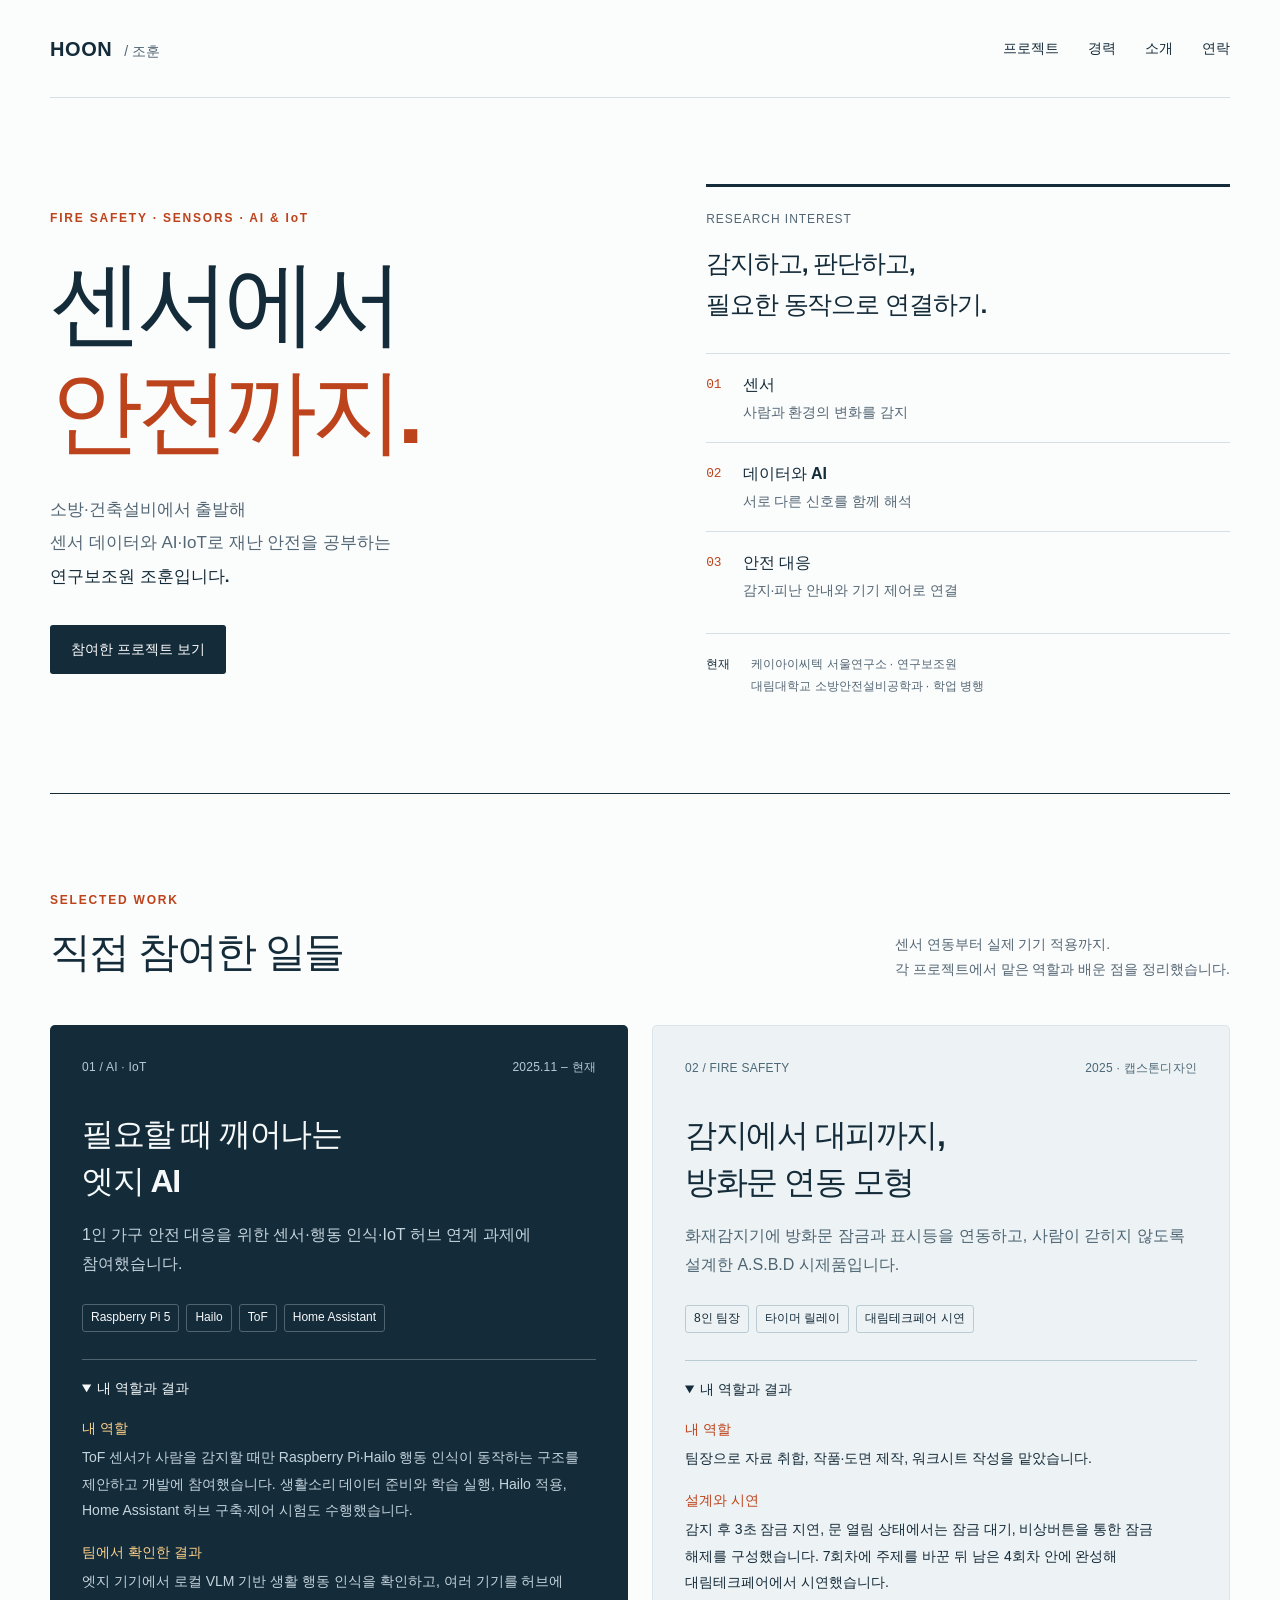
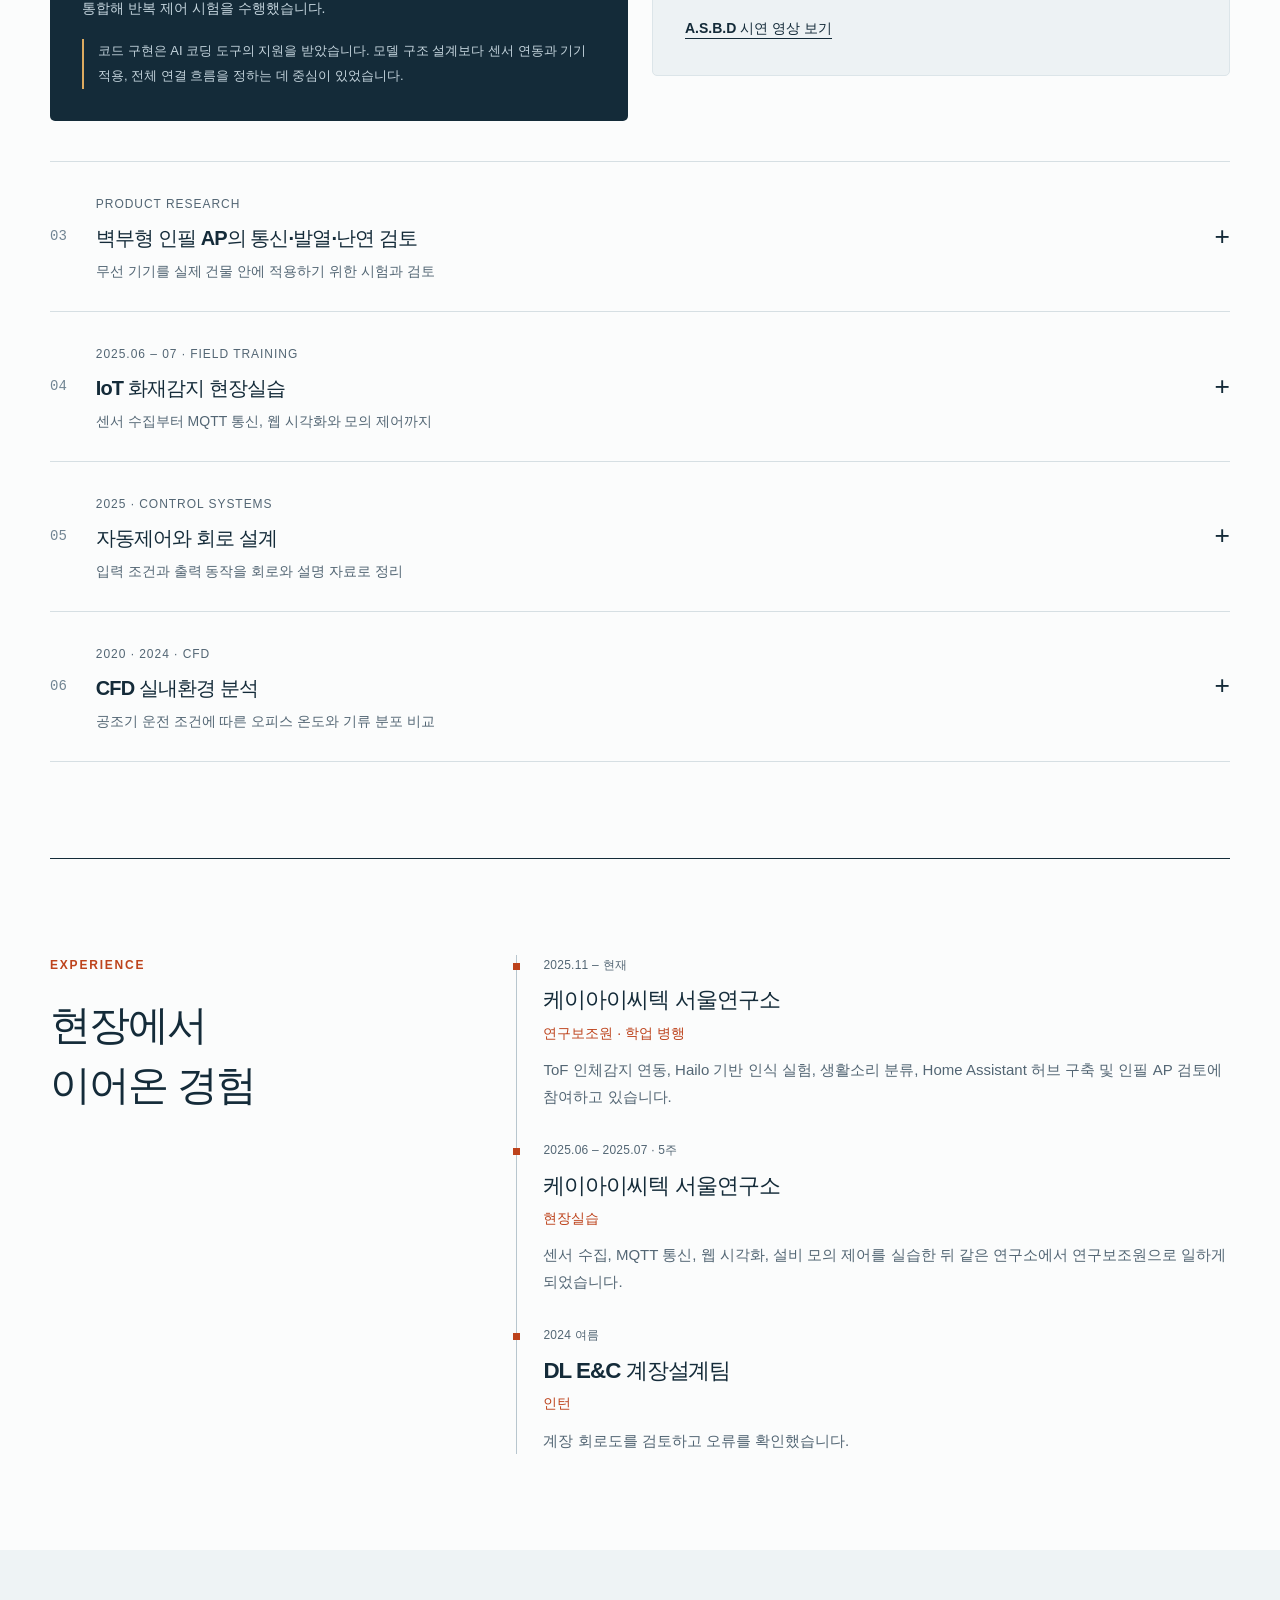
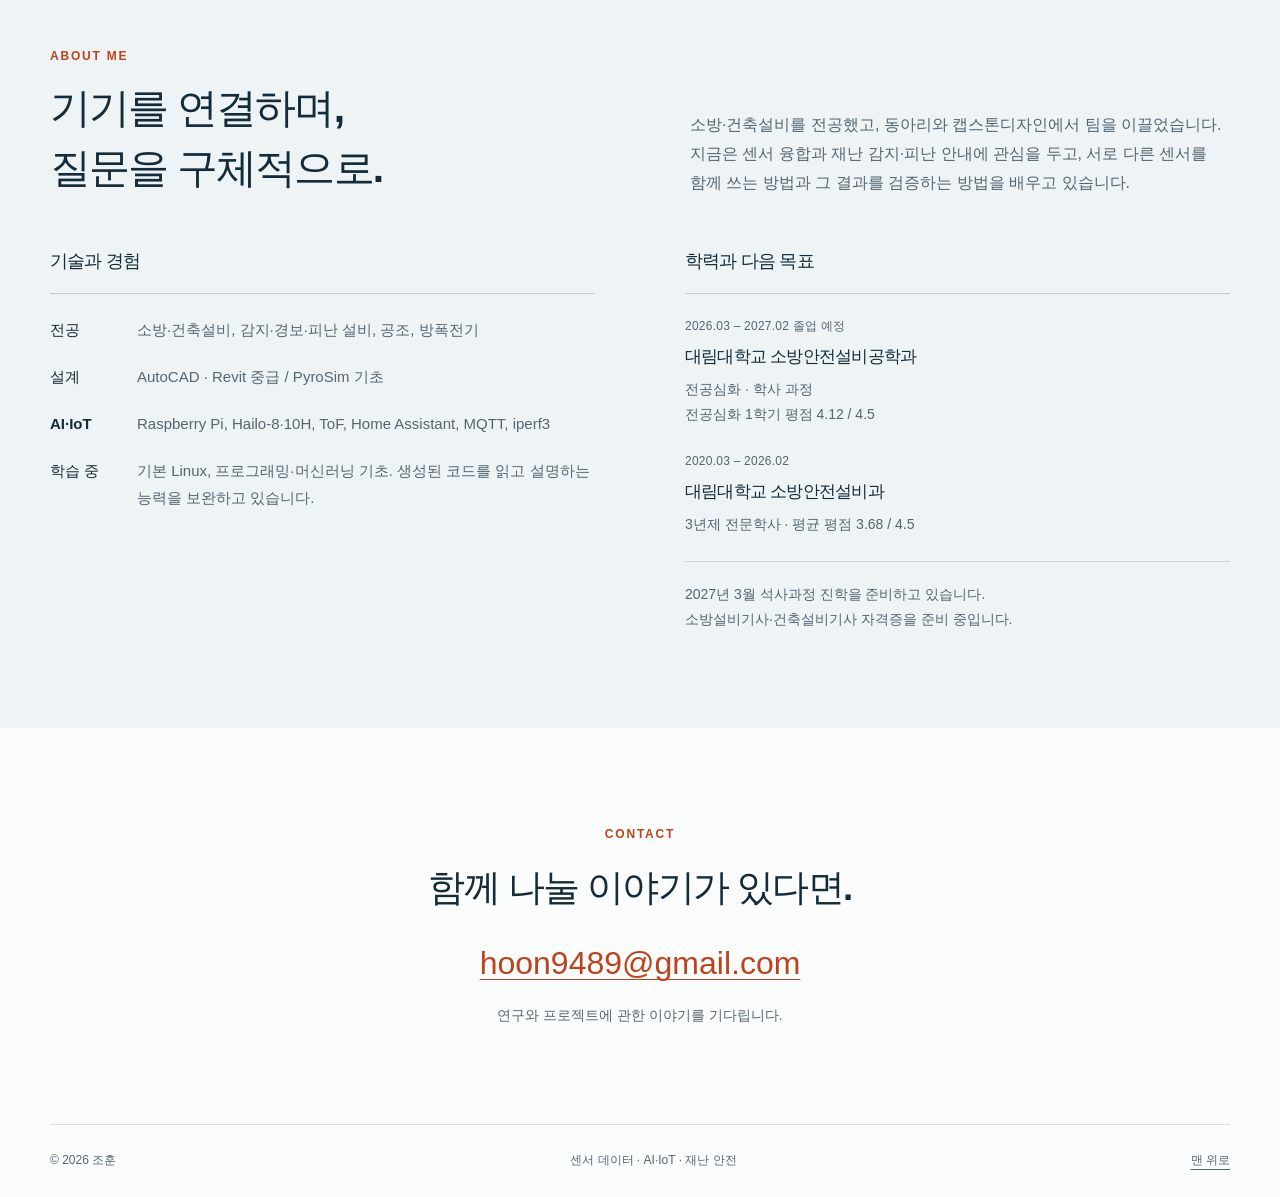
==== index.html @ 39a32cba "Publish Jo Hoon portfolio" ====
<!doctype html>
<html lang="ko">
<head>
  <meta charset="utf-8">
  <meta name="viewport" content="width=device-width,initial-scale=1">
  <meta name="description" content="조훈의 포트폴리오. 소방·건축설비를 바탕으로 센서 데이터와 AI·IoT를 활용한 재난 안전을 공부합니다.">
  <meta name="theme-color" content="#142b39">
  <title>조훈 — 센서에서 안전까지</title>
  <link rel="icon" href="favicon.svg" type="image/svg+xml">
  <link rel="stylesheet" href="style.css">
</head>
<body>
  <a class="skip" href="#main">본문으로 바로가기</a>
  <header class="header wrap">
    <a class="wordmark" href="#main" aria-label="조훈 포트폴리오 처음으로">HOON<span> / 조훈</span></a>
    <nav aria-label="주요 메뉴"><a href="#projects">프로젝트</a><a href="#experience">경력</a><a href="#about">소개</a><a href="#contact">연락</a></nav>
  </header>
  <main id="main">
    <section class="hero wrap" aria-labelledby="hero-title">
      <div class="hero-copy"><p class="eyebrow">FIRE SAFETY · SENSORS · AI & IoT</p>
        <h1 id="hero-title">센서에서<br><span>안전까지.</span></h1>
        <p class="intro">소방·건축설비에서 출발해<br>센서 데이터와 AI·IoT로 재난 안전을 공부하는<br><strong>연구보조원 조훈입니다.</strong></p>
        <a class="button" href="#projects">참여한 프로젝트 보기</a>
      </div>
      <div class="hero-aside">
        <p class="small-label">RESEARCH INTEREST</p>
        <h2>감지하고, 판단하고,<br>필요한 동작으로 연결하기.</h2>
        <ol class="signal-path" aria-label="관심 연구의 흐름"><li><span>01</span><div><strong>센서</strong><p>사람과 환경의 변화를 감지</p></div></li><li><span>02</span><div><strong>데이터와 AI</strong><p>서로 다른 신호를 함께 해석</p></div></li><li><span>03</span><div><strong>안전 대응</strong><p>감지·피난 안내와 기기 제어로 연결</p></div></li></ol>
        <div class="current"><span>현재</span><p>케이아이씨텍 서울연구소 · 연구보조원<br>대림대학교 소방안전설비공학과 · 학업 병행</p></div>
      </div>
    </section>
    <section id="projects" class="projects section wrap" aria-labelledby="projects-title">
      <div class="section-head"><div><p class="eyebrow">SELECTED WORK</p><h2 id="projects-title">직접 참여한 일들</h2></div><p class="section-note">센서 연동부터 실제 기기 적용까지.<br>각 프로젝트에서 맡은 역할과 배운 점을 정리했습니다.</p></div>
      <div class="featured">
        <article class="project-card dark"><div class="project-top"><span>01 / AI · IoT</span><span>2025.11 – 현재</span></div><h3>필요할 때 깨어나는<br>엣지 AI</h3><p class="project-intro">1인 가구 안전 대응을 위한 센서·행동 인식·IoT 허브 연계 과제에 참여했습니다.</p><div class="tags"><span>Raspberry Pi 5</span><span>Hailo</span><span>ToF</span><span>Home Assistant</span></div><details open><summary>내 역할과 결과</summary><div class="detail-body"><h4>내 역할</h4><p>ToF 센서가 사람을 감지할 때만 Raspberry Pi·Hailo 행동 인식이 동작하는 구조를 제안하고 개발에 참여했습니다. 생활소리 데이터 준비와 학습 실행, Hailo 적용, Home Assistant 허브 구축·제어 시험도 수행했습니다.</p><h4>팀에서 확인한 결과</h4><p>엣지 기기에서 로컬 VLM 기반 생활 행동 인식을 확인하고, 여러 기기를 허브에 통합해 반복 제어 시험을 수행했습니다.</p><p class="note">코드 구현은 AI 코딩 도구의 지원을 받았습니다. 모델 구조 설계보다 센서 연동과 기기 적용, 전체 연결 흐름을 정하는 데 중심이 있었습니다.</p></div></details></article>
        <article class="project-card light"><div class="project-top"><span>02 / FIRE SAFETY</span><span>2025 · 캡스톤디자인</span></div><h3>감지에서 대피까지,<br>방화문 연동 모형</h3><p class="project-intro">화재감지기에 방화문 잠금과 표시등을 연동하고, 사람이 갇히지 않도록 설계한 A.S.B.D 시제품입니다.</p><div class="tags"><span>8인 팀장</span><span>타이머 릴레이</span><span>대림테크페어 시연</span></div><details open><summary>내 역할과 결과</summary><div class="detail-body"><h4>내 역할</h4><p>팀장으로 자료 취합, 작품·도면 제작, 워크시트 작성을 맡았습니다.</p><h4>설계와 시연</h4><p>감지 후 3초 잠금 지연, 문 열림 상태에서는 잠금 대기, 비상버튼을 통한 잠금 해제를 구성했습니다. 7회차에 주제를 바꾼 뒤 남은 4회차 안에 완성해 대림테크페어에서 시연했습니다.</p><a class="text-link" href="https://youtu.be/HdenHqwU0Lk" target="_blank" rel="noopener noreferrer">A.S.B.D 시연 영상 보기 <span class="sr-only">(새 창)</span></a></div></details></article>
      </div>
      <div class="project-list">
        <details><summary><span class="project-number">03</span><div><span class="small-label">PRODUCT RESEARCH</span><h3>벽부형 인필 AP의 통신·발열·난연 검토</h3><p>무선 기기를 실제 건물 안에 적용하기 위한 시험과 검토</p></div><span class="expand" aria-hidden="true">+</span></summary><div class="list-detail"><p>라우터 Full-mesh 및 iperf3 통신 시험, 벽체 내장 시 발열온도시험과 방열 대책 수립에 참여했습니다. 케이스 재질의 UL 94 V-0 요구사항을 검토하고 시험기관 의뢰 절차와 사전 자체점검 시험가이드를 정리했습니다.</p><p class="note">통신뿐 아니라 발열과 화재 안전 요건까지 함께 살피며, 소방 전공을 제품 연구에 적용한 경험입니다.</p></div></details>
        <details><summary><span class="project-number">04</span><div><span class="small-label">2025.06 – 07 · FIELD TRAINING</span><h3>IoT 화재감지 현장실습</h3><p>센서 수집부터 MQTT 통신, 웹 시각화와 모의 제어까지</p></div><span class="expand" aria-hidden="true">+</span></summary><div class="list-detail"><p>Raspberry Pi와 온도·연기 센서로 수집한 데이터를 MQTT, JSON, 데이터베이스, 웹 대시보드로 연결했습니다. 팬·경보·스마트폰 알림과 서보모터 제연창의 모의 제어를 실습했습니다.</p><p class="note">센서 오류·통신 지연·전원 차단이 장치 동작에 미치는 영향을 배웠습니다.</p></div></details>
        <details><summary><span class="project-number">05</span><div><span class="small-label">2025 · CONTROL SYSTEMS</span><h3>자동제어와 회로 설계</h3><p>입력 조건과 출력 동작을 회로와 설명 자료로 정리</p></div><span class="expand" aria-hidden="true">+</span></summary><div class="list-detail"><p>자동제어시스템 설계 과제의 조장으로 온도제어 회로 설계와 발표 자료 정리를 맡았습니다. 자기유지 회로, 저수조 수위제어, 아두이노 냉난방 제어, PLC 퀴즈 버저를 다뤘습니다.</p><a class="text-link" href="https://youtu.be/qc9wIVe6ptk" target="_blank" rel="noopener noreferrer">자동제어 과제 영상 보기 <span class="sr-only">(새 창)</span></a></div></details>
        <details><summary><span class="project-number">06</span><div><span class="small-label">2020 · 2024 · CFD</span><h3>CFD 실내환경 분석</h3><p>공조기 운전 조건에 따른 오피스 온도와 기류 분포 비교</p></div><span class="expand" aria-hidden="true">+</span></summary><div class="list-detail"><p>2024년 전공동아리 회장으로 작품 총괄, 투명보드 가시화 모형 제작, 산업체 멘토와의 결과 검토를 맡았습니다. 공조기 1·2·3대 운전 조건을 비교하고 대림테크페어에 전시했습니다.</p><p class="note">해석 조건에 한정된 결과를 보며 실측값과의 비교, 센서 위치와 측정 조건의 기록을 다음 질문으로 삼았습니다.</p><div class="video-links"><a class="text-link" href="https://youtu.be/aNtJ4YEjU_Y" target="_blank" rel="noopener noreferrer">2학년 작품 영상</a><a class="text-link" href="https://youtu.be/BplhV3xu_zc" target="_blank" rel="noopener noreferrer">1학년 작품 영상</a><a class="text-link" href="https://youtu.be/wcaMt8eRfqs" target="_blank" rel="noopener noreferrer">1학년 활동 영상</a></div></div></details>
      </div>
    </section>
    <section id="experience" class="section wrap experience" aria-labelledby="experience-title"><div><p class="eyebrow">EXPERIENCE</p><h2 id="experience-title">현장에서<br>이어온 경험</h2></div><div class="timeline"><article><p class="date">2025.11 – 현재</p><h3>케이아이씨텍 서울연구소</h3><p class="role">연구보조원 · 학업 병행</p><p>ToF 인체감지 연동, Hailo 기반 인식 실험, 생활소리 분류, Home Assistant 허브 구축 및 인필 AP 검토에 참여하고 있습니다.</p></article><article><p class="date">2025.06 – 2025.07 · 5주</p><h3>케이아이씨텍 서울연구소</h3><p class="role">현장실습</p><p>센서 수집, MQTT 통신, 웹 시각화, 설비 모의 제어를 실습한 뒤 같은 연구소에서 연구보조원으로 일하게 되었습니다.</p></article><article><p class="date">2024 여름</p><h3>DL E&C 계장설계팀</h3><p class="role">인턴</p><p>계장 회로도를 검토하고 오류를 확인했습니다.</p></article></div></section>
    <section id="about" class="about-band"><div class="wrap section"><div class="section-head"><div><p class="eyebrow">ABOUT ME</p><h2>기기를 연결하며,<br>질문을 구체적으로.</h2></div><p class="about-intro">소방·건축설비를 전공했고, 동아리와 캡스톤디자인에서 팀을 이끌었습니다. 지금은 센서 융합과 재난 감지·피난 안내에 관심을 두고, 서로 다른 센서를 함께 쓰는 방법과 그 결과를 검증하는 방법을 배우고 있습니다.</p></div><div class="about-grid"><div><h3>기술과 경험</h3><dl class="skills"><div><dt>전공</dt><dd>소방·건축설비, 감지·경보·피난 설비, 공조, 방폭전기</dd></div><div><dt>설계</dt><dd>AutoCAD · Revit 중급 / PyroSim 기초</dd></div><div><dt>AI·IoT</dt><dd>Raspberry Pi, Hailo-8·10H, ToF, Home Assistant, MQTT, iperf3</dd></div><div><dt>학습 중</dt><dd>기본 Linux, 프로그래밍·머신러닝 기초. 생성된 코드를 읽고 설명하는 능력을 보완하고 있습니다.</dd></div></dl></div><div class="education"><h3>학력과 다음 목표</h3><article><p class="date">2026.03 – 2027.02 졸업 예정</p><h4>대림대학교 소방안전설비공학과</h4><p>전공심화 · 학사 과정<br>전공심화 1학기 평점 4.12 / 4.5</p></article><article><p class="date">2020.03 – 2026.02</p><h4>대림대학교 소방안전설비과</h4><p>3년제 전문학사 · 평균 평점 3.68 / 4.5</p></article><p class="next-step">2027년 3월 석사과정 진학을 준비하고 있습니다.<br>소방설비기사·건축설비기사 자격증을 준비 중입니다.</p></div></div></div></section>
    <section id="contact" class="contact wrap section"><p class="eyebrow">CONTACT</p><h2>함께 나눌 이야기가 있다면.</h2><a class="email" href="mailto:hoon9489@gmail.com">hoon9489@gmail.com</a><p>연구와 프로젝트에 관한 이야기를 기다립니다.</p></section>
  </main>
  <footer class="wrap footer"><span>© 2026 조훈</span><span>센서 데이터 · AI·IoT · 재난 안전</span><a href="#main">맨 위로</a></footer>
</body>
</html>
---- style.css ----
@charset "UTF-8";
:root{--ink:#142b39;--muted:#536674;--line:#d6dfe3;--paper:#fbfcfc;--orange:#bd431c;--sun:#ffd28a;color-scheme:light;font-family:Arial,"Malgun Gothic","Apple SD Gothic Neo",sans-serif;font-synthesis:none;scroll-behavior:smooth;scroll-padding-top:24px}
*{box-sizing:border-box}body{margin:0;color:var(--ink);background:var(--paper);font-size:16px;line-height:1.8;word-break:keep-all;overflow-wrap:anywhere}a{color:inherit;text-underline-offset:5px}button,a,summary{-webkit-tap-highlight-color:transparent}a:focus-visible,summary:focus-visible{outline:3px solid #bd431c;outline-offset:5px}h1,h2,h3,h4,p{margin:0}h1,h2,h3,h4{line-height:1.45;letter-spacing:-.045em}h2{font-size:clamp(1.9rem,3.2vw,2.65rem);font-weight:650}h3{font-size:1.4rem}h4{font-size:1.05rem}.wrap{width:min(1180px,calc(100% - 96px));margin-inline:auto}.section{padding-block:96px}.header{display:flex;align-items:center;justify-content:space-between;gap:24px;min-height:98px;border-bottom:1px solid var(--line)}.wordmark{font-size:1.25rem;font-weight:800;text-decoration:none;letter-spacing:.03em}.wordmark span{font-size:.875rem;font-weight:400;letter-spacing:0;margin-left:8px;color:var(--muted)}nav{display:flex;gap:29px;font-size:.875rem}nav a{text-decoration:none}nav a:hover{color:var(--orange)}.hero{padding-block:86px 95px;display:grid;grid-template-columns:1.1fr 1fr;gap:80px;align-items:center}.eyebrow{font-size:.75rem;letter-spacing:.15em;font-weight:700;margin-bottom:20px;color:var(--orange)}h1{font-size:clamp(3.9rem,7.3vw,6.15rem);line-height:1.15;font-weight:750;letter-spacing:-.065em;margin-bottom:29px}h1 span{color:var(--orange)}.intro{font-size:1.0625rem;color:var(--muted);line-height:1.95}.intro strong{font-weight:600;color:var(--ink)}.button{display:inline-flex;text-decoration:none;background:var(--ink);color:#fff;padding:12px 21px;margin-top:32px;border-radius:3px;font-size:.875rem}.button:hover{background:#284d62}.hero-aside{border-top:3px solid var(--ink);padding-top:22px}.small-label{font-size:.75rem;letter-spacing:.08em;color:var(--muted)}.hero-aside h2{font-size:1.55rem;margin-top:13px;margin-bottom:28px;line-height:1.65}.signal-path{list-style:none;padding:0;margin:0}.signal-path li{display:flex;gap:21px;padding-block:17px;border-top:1px solid var(--line);align-items:flex-start}.signal-path li>span{font-size:.8rem;color:var(--orange);padding-top:2px;font-family:monospace}.signal-path strong{font-size:1rem;font-weight:600}.signal-path p{font-size:.875rem;color:var(--muted)}.current{border-top:1px solid var(--line);padding-top:20px;display:flex;gap:21px;font-size:.75rem;color:var(--muted);margin-top:13px}.current>span{flex-shrink:0;color:var(--ink)}.projects{border-top:1px solid var(--ink)}.section-head{display:flex;align-items:flex-end;justify-content:space-between;gap:48px;margin-bottom:42px}.section-head .eyebrow{margin-bottom:12px}.section-note{font-size:.875rem;color:var(--muted)}.featured{display:grid;grid-template-columns:1fr 1fr;gap:24px}.project-card{padding:32px;border-radius:5px;align-self:start}.project-card.dark{background:var(--ink);color:#f6f9fa}.project-card.light{background:#edf2f4;border:1px solid #dce5e9}.project-top{display:flex;justify-content:space-between;gap:12px;font-size:.75rem;letter-spacing:.02em;margin-bottom:33px}.dark .project-top{color:#b5cbd6}.light .project-top{color:#4c6877}.project-card h3{font-size:2rem;line-height:1.45;margin-bottom:16px}.project-intro{font-size:1rem;line-height:1.85}.dark .project-intro{color:#c4d4dd}.light .project-intro{color:#4d6573}.tags{display:flex;flex-wrap:wrap;gap:7px;margin-top:25px;margin-bottom:27px}.tags span{font-size:.75rem;border:1px solid #506470;padding:2px 8px;border-radius:3px}.light .tags span{border-color:#bbcbd4}.project-card details{border-top:1px solid #506470;padding-top:16px}.project-card.light details{border-color:#bbcbd4}summary{cursor:pointer}.project-card summary{font-size:.875rem;font-weight:600}.detail-body{padding-top:17px}.detail-body h4{font-size:.875rem;color:var(--sun);margin-bottom:6px;letter-spacing:0}.light .detail-body h4{color:var(--orange)}.detail-body p{font-size:.875rem;margin-bottom:18px;line-height:1.9}.dark .detail-body p{color:#c4d4dd}.note{border-left:2px solid #a8b9c2;padding-left:14px;color:var(--muted);font-size:.875rem}.dark .note{border-color:#dcaa60}.detail-body .note{font-size:.8125rem;margin-bottom:0}.text-link{font-size:.875rem;font-weight:600}.project-list{margin-top:40px}.project-list>details{border-bottom:1px solid var(--line)}.project-list>details:first-child{border-top:1px solid var(--line)}.project-list summary{list-style:none;display:flex;gap:29px;align-items:center;padding-block:27px}.project-list summary::-webkit-details-marker{display:none}.project-number{font-family:monospace;color:#718593;font-size:.875rem}.project-list h3{font-size:1.25rem;margin-top:6px}.project-list summary p{font-size:.875rem;color:var(--muted);margin-top:6px}.expand{margin-left:auto;font-size:1.65rem;flex-shrink:0;font-weight:300}.project-list details[open] .expand{transform:rotate(45deg)}.list-detail{padding:0 45px 28px 45px;max-width:870px}.list-detail p{margin-bottom:18px;font-size:.9375rem}.video-links{display:flex;gap:20px;flex-wrap:wrap}.experience{border-top:1px solid var(--ink);display:grid;grid-template-columns:1fr 1.8fr;gap:70px}.timeline article{padding:0 0 30px 26px;border-left:1px solid #b8c6ce;position:relative}.timeline article::before{content:"";position:absolute;left:-4px;top:8px;width:7px;height:7px;background:var(--orange)}.timeline article:last-child{padding-bottom:0}.date{font-size:.75rem;color:var(--muted);margin-bottom:8px;letter-spacing:.02em}.role{font-size:.875rem;color:var(--orange);margin-top:4px;margin-bottom:10px}.timeline article>p:last-child{font-size:.9375rem;color:var(--muted)}.about-band{background:#eef3f5}.about-intro{max-width:540px;font-size:1rem;color:var(--muted)}.about-grid{display:grid;grid-template-columns:1fr 1fr;gap:90px;margin-top:50px}.about-grid h3{font-size:1.15rem;padding-bottom:18px;border-bottom:1px solid #becdd5;margin-bottom:22px}.skills{margin:0}.skills>div{display:grid;grid-template-columns:72px 1fr;gap:15px;margin-bottom:20px;font-size:.9375rem}.skills dt{font-weight:600}.skills dd{margin:0;color:var(--muted)}.education article{margin-bottom:24px}.education article>p:last-child{font-size:.875rem;color:var(--muted);margin-top:7px}.next-step{border-top:1px solid #cbd6dc;padding-top:20px;font-size:.875rem;color:var(--muted)}.contact{text-align:center}.contact .eyebrow{margin-bottom:15px}.contact h2{font-size:clamp(1.7rem,3vw,2.3rem)}.email{font-size:clamp(1.25rem,3vw,2rem);display:inline-block;margin-block:21px 10px;text-decoration-thickness:1px;color:var(--orange)}.contact>p:last-child{font-size:.875rem;color:var(--muted)}.footer{display:flex;justify-content:space-between;gap:20px;border-top:1px solid var(--line);padding-block:25px;font-size:.75rem;color:var(--muted)}.skip{position:absolute;left:12px;top:-80px;background:var(--ink);color:#fff;padding:10px;z-index:5}.skip:focus{top:10px}.sr-only{position:absolute;width:1px;height:1px;padding:0;overflow:hidden;clip:rect(0,0,0,0);white-space:nowrap;border:0}
@media(max-width:1000px){.wrap{width:calc(100% - 56px)}.hero{gap:40px}.project-card{padding:25px}.project-card h3{font-size:1.75rem}.section{padding-block:72px}.experience{gap:35px;grid-template-columns:1fr 1.5fr}.about-grid{gap:40px}.section-head{gap:25px}.project-top{flex-wrap:wrap}}
@media(max-width:720px){.wrap{width:calc(100% - 40px)}.header{min-height:100px;flex-wrap:wrap;gap:12px;padding-block:18px}.wordmark{font-size:1.125rem}nav{gap:21px;flex-wrap:wrap;font-size:.8125rem}.hero{grid-template-columns:1fr;gap:46px;padding-block:47px 56px}h1{font-size:4.4rem}.hero-aside h2{font-size:1.4rem}.hero-aside .signal-path{display:block}.section-head{display:block;margin-bottom:30px}.section-note{margin-top:18px}.featured{grid-template-columns:1fr;gap:20px}.project-card{padding:25px}.project-card h3{font-size:1.9rem}.project-top{margin-bottom:24px}.project-list summary{gap:15px;padding-block:22px}.project-list h3{font-size:1.125rem}.project-list summary p{font-size:.8125rem}.list-detail{padding:0 0 25px 31px}.experience{grid-template-columns:1fr;gap:35px}.experience h2 br{display:none}.about-grid{grid-template-columns:1fr;gap:35px;margin-top:33px}.about-intro{margin-top:22px}.section{padding-block:55px}.footer{flex-wrap:wrap;gap:10px}.footer span:nth-child(2){display:none}.email{font-size:1.375rem}}
@media(prefers-reduced-motion:reduce){:root{scroll-behavior:auto}}
@media print{.header nav,.button,.skip,.expand{display:none}.wrap{width:100%}.hero,.section{padding-block:25px}.hero{gap:25px}h1{font-size:3.5rem}.project-card,.about-band{background:white!important;color:#142b39!important;border:1px solid #ccc}.project-card p,.project-card h4{color:#142b39!important}.project-card{break-inside:avoid}.footer{padding-block:15px}}
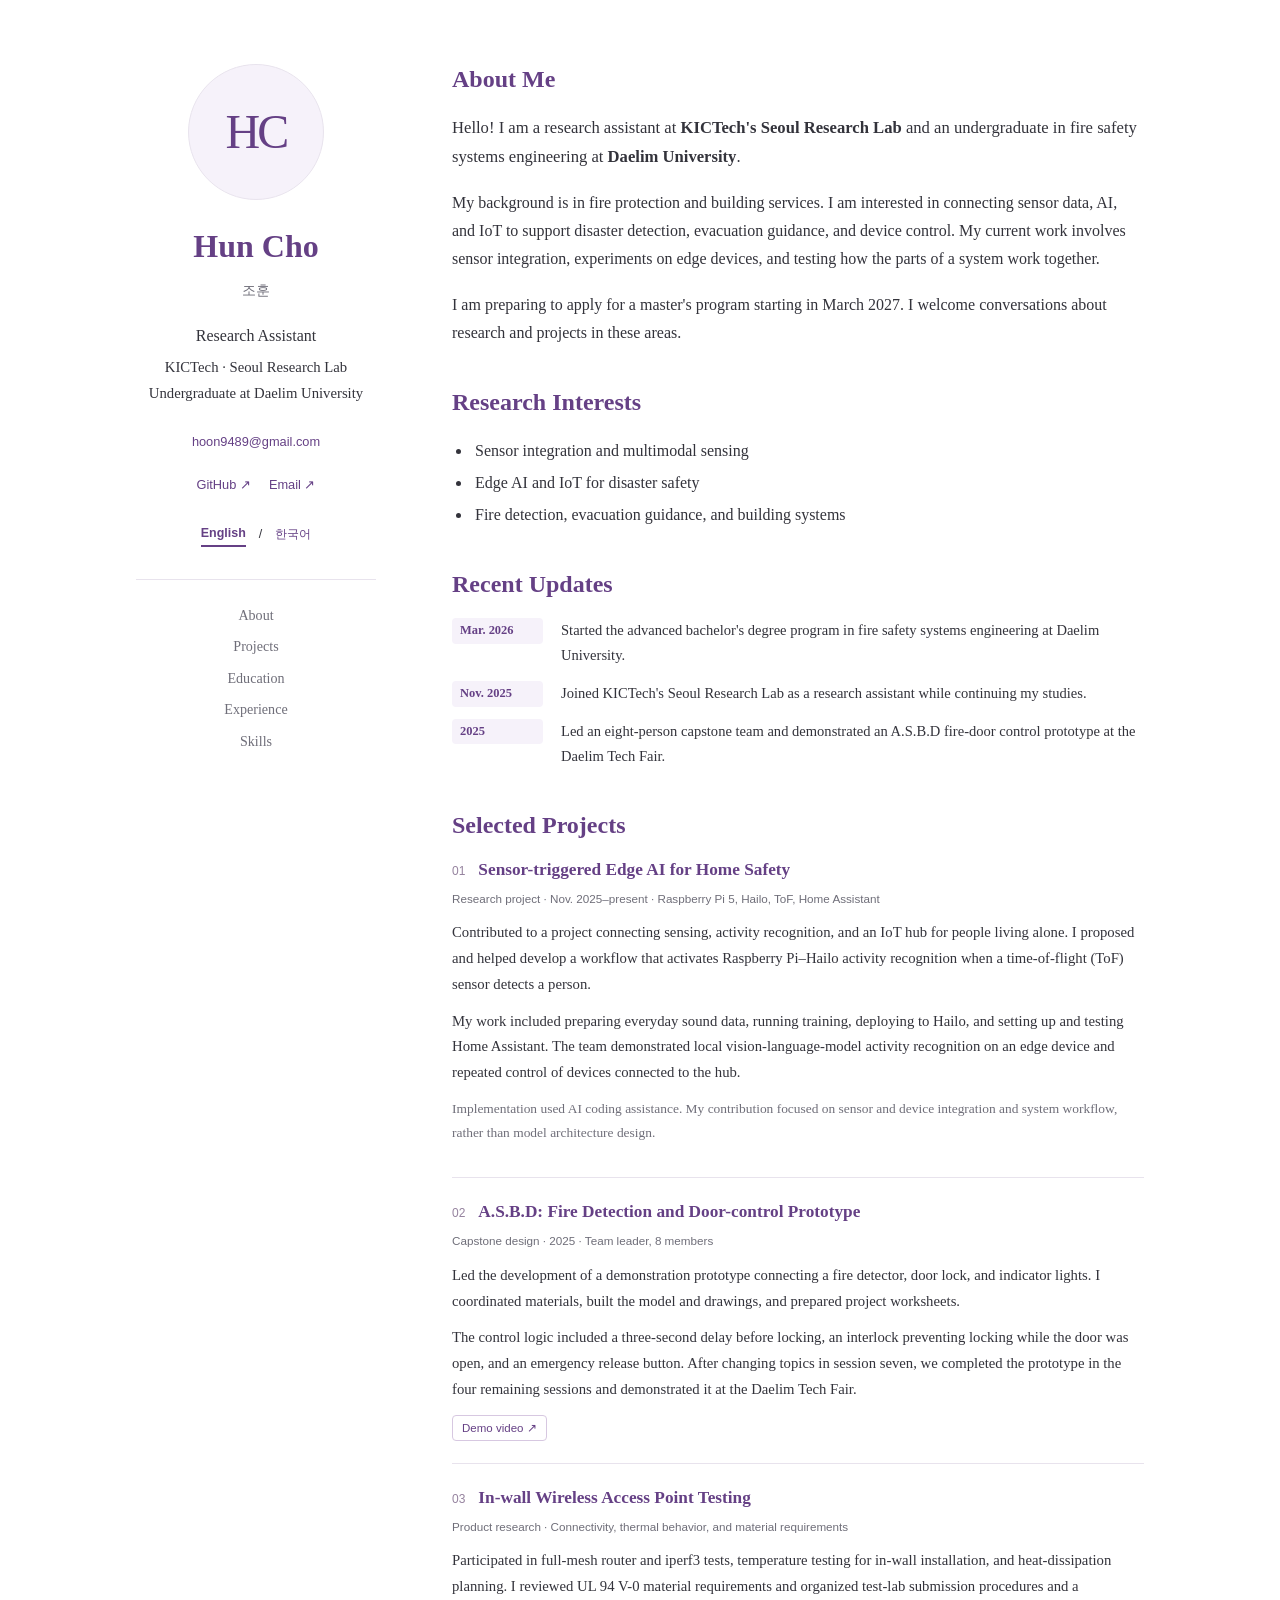
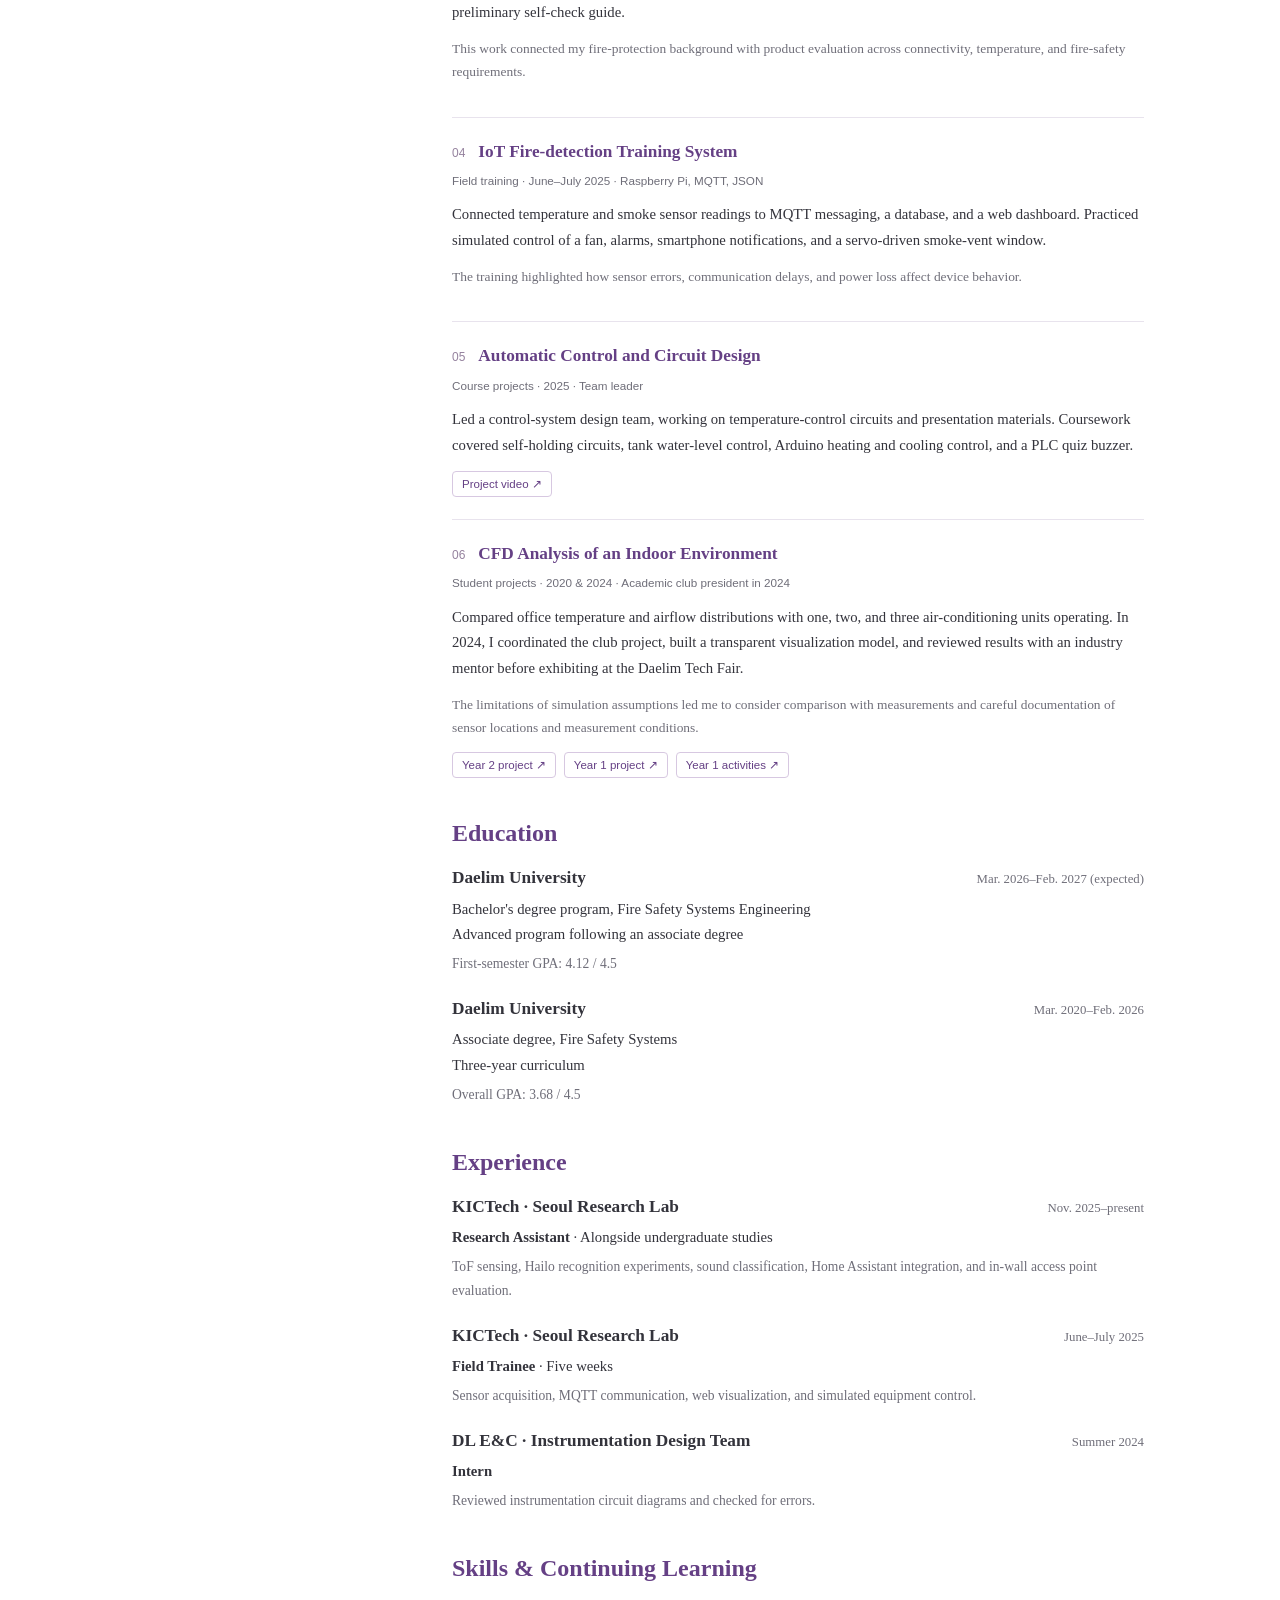
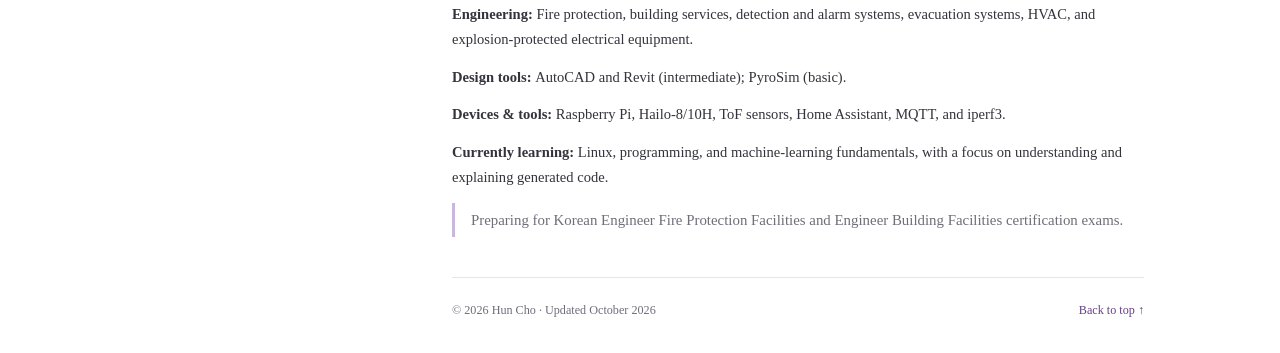
==== commit 3e8e3622: "Add English academic portfolio and Korean language switch" ====
--- a/index.html
+++ b/index.html
@@ -1,51 +1,54 @@
 <!doctype html>
-<html lang="ko">
+<html lang="en">
 <head>
-  <meta charset="utf-8">
-  <meta name="viewport" content="width=device-width,initial-scale=1">
-  <meta name="description" content="조훈의 포트폴리오. 소방·건축설비를 바탕으로 센서 데이터와 AI·IoT를 활용한 재난 안전을 공부합니다.">
-  <meta name="theme-color" content="#142b39">
-  <title>조훈 — 센서에서 안전까지</title>
-  <link rel="icon" href="favicon.svg" type="image/svg+xml">
-  <link rel="stylesheet" href="style.css">
+<meta charset="utf-8">
+<meta name="viewport" content="width=device-width, initial-scale=1">
+<meta name="description" content="Hun Cho — research assistant studying sensor integration, edge AI, IoT, and disaster safety. Projects, education, and experience.">
+<meta name="theme-color" content="#654085">
+<title>Hun Cho | Research &amp; Projects</title>
+<link rel="icon" href="favicon.svg" type="image/svg+xml">
+<link rel="stylesheet" href="academic.css">
+<link rel="alternate" hreflang="en" href="https://chohun1.github.io/">
+<link rel="alternate" hreflang="ko" href="https://chohun1.github.io/ko.html">
 </head>
 <body>
-  <a class="skip" href="#main">본문으로 바로가기</a>
-  <header class="header wrap">
-    <a class="wordmark" href="#main" aria-label="조훈 포트폴리오 처음으로">HOON<span> / 조훈</span></a>
-    <nav aria-label="주요 메뉴"><a href="#projects">프로젝트</a><a href="#experience">경력</a><a href="#about">소개</a><a href="#contact">연락</a></nav>
-  </header>
-  <main id="main">
-    <section class="hero wrap" aria-labelledby="hero-title">
-      <div class="hero-copy"><p class="eyebrow">FIRE SAFETY · SENSORS · AI & IoT</p>
-        <h1 id="hero-title">센서에서<br><span>안전까지.</span></h1>
-        <p class="intro">소방·건축설비에서 출발해<br>센서 데이터와 AI·IoT로 재난 안전을 공부하는<br><strong>연구보조원 조훈입니다.</strong></p>
-        <a class="button" href="#projects">참여한 프로젝트 보기</a>
-      </div>
-      <div class="hero-aside">
-        <p class="small-label">RESEARCH INTEREST</p>
-        <h2>감지하고, 판단하고,<br>필요한 동작으로 연결하기.</h2>
-        <ol class="signal-path" aria-label="관심 연구의 흐름"><li><span>01</span><div><strong>센서</strong><p>사람과 환경의 변화를 감지</p></div></li><li><span>02</span><div><strong>데이터와 AI</strong><p>서로 다른 신호를 함께 해석</p></div></li><li><span>03</span><div><strong>안전 대응</strong><p>감지·피난 안내와 기기 제어로 연결</p></div></li></ol>
-        <div class="current"><span>현재</span><p>케이아이씨텍 서울연구소 · 연구보조원<br>대림대학교 소방안전설비공학과 · 학업 병행</p></div>
-      </div>
-    </section>
-    <section id="projects" class="projects section wrap" aria-labelledby="projects-title">
-      <div class="section-head"><div><p class="eyebrow">SELECTED WORK</p><h2 id="projects-title">직접 참여한 일들</h2></div><p class="section-note">센서 연동부터 실제 기기 적용까지.<br>각 프로젝트에서 맡은 역할과 배운 점을 정리했습니다.</p></div>
-      <div class="featured">
-        <article class="project-card dark"><div class="project-top"><span>01 / AI · IoT</span><span>2025.11 – 현재</span></div><h3>필요할 때 깨어나는<br>엣지 AI</h3><p class="project-intro">1인 가구 안전 대응을 위한 센서·행동 인식·IoT 허브 연계 과제에 참여했습니다.</p><div class="tags"><span>Raspberry Pi 5</span><span>Hailo</span><span>ToF</span><span>Home Assistant</span></div><details open><summary>내 역할과 결과</summary><div class="detail-body"><h4>내 역할</h4><p>ToF 센서가 사람을 감지할 때만 Raspberry Pi·Hailo 행동 인식이 동작하는 구조를 제안하고 개발에 참여했습니다. 생활소리 데이터 준비와 학습 실행, Hailo 적용, Home Assistant 허브 구축·제어 시험도 수행했습니다.</p><h4>팀에서 확인한 결과</h4><p>엣지 기기에서 로컬 VLM 기반 생활 행동 인식을 확인하고, 여러 기기를 허브에 통합해 반복 제어 시험을 수행했습니다.</p><p class="note">코드 구현은 AI 코딩 도구의 지원을 받았습니다. 모델 구조 설계보다 센서 연동과 기기 적용, 전체 연결 흐름을 정하는 데 중심이 있었습니다.</p></div></details></article>
-        <article class="project-card light"><div class="project-top"><span>02 / FIRE SAFETY</span><span>2025 · 캡스톤디자인</span></div><h3>감지에서 대피까지,<br>방화문 연동 모형</h3><p class="project-intro">화재감지기에 방화문 잠금과 표시등을 연동하고, 사람이 갇히지 않도록 설계한 A.S.B.D 시제품입니다.</p><div class="tags"><span>8인 팀장</span><span>타이머 릴레이</span><span>대림테크페어 시연</span></div><details open><summary>내 역할과 결과</summary><div class="detail-body"><h4>내 역할</h4><p>팀장으로 자료 취합, 작품·도면 제작, 워크시트 작성을 맡았습니다.</p><h4>설계와 시연</h4><p>감지 후 3초 잠금 지연, 문 열림 상태에서는 잠금 대기, 비상버튼을 통한 잠금 해제를 구성했습니다. 7회차에 주제를 바꾼 뒤 남은 4회차 안에 완성해 대림테크페어에서 시연했습니다.</p><a class="text-link" href="https://youtu.be/HdenHqwU0Lk" target="_blank" rel="noopener noreferrer">A.S.B.D 시연 영상 보기 <span class="sr-only">(새 창)</span></a></div></details></article>
-      </div>
-      <div class="project-list">
-        <details><summary><span class="project-number">03</span><div><span class="small-label">PRODUCT RESEARCH</span><h3>벽부형 인필 AP의 통신·발열·난연 검토</h3><p>무선 기기를 실제 건물 안에 적용하기 위한 시험과 검토</p></div><span class="expand" aria-hidden="true">+</span></summary><div class="list-detail"><p>라우터 Full-mesh 및 iperf3 통신 시험, 벽체 내장 시 발열온도시험과 방열 대책 수립에 참여했습니다. 케이스 재질의 UL 94 V-0 요구사항을 검토하고 시험기관 의뢰 절차와 사전 자체점검 시험가이드를 정리했습니다.</p><p class="note">통신뿐 아니라 발열과 화재 안전 요건까지 함께 살피며, 소방 전공을 제품 연구에 적용한 경험입니다.</p></div></details>
-        <details><summary><span class="project-number">04</span><div><span class="small-label">2025.06 – 07 · FIELD TRAINING</span><h3>IoT 화재감지 현장실습</h3><p>센서 수집부터 MQTT 통신, 웹 시각화와 모의 제어까지</p></div><span class="expand" aria-hidden="true">+</span></summary><div class="list-detail"><p>Raspberry Pi와 온도·연기 센서로 수집한 데이터를 MQTT, JSON, 데이터베이스, 웹 대시보드로 연결했습니다. 팬·경보·스마트폰 알림과 서보모터 제연창의 모의 제어를 실습했습니다.</p><p class="note">센서 오류·통신 지연·전원 차단이 장치 동작에 미치는 영향을 배웠습니다.</p></div></details>
-        <details><summary><span class="project-number">05</span><div><span class="small-label">2025 · CONTROL SYSTEMS</span><h3>자동제어와 회로 설계</h3><p>입력 조건과 출력 동작을 회로와 설명 자료로 정리</p></div><span class="expand" aria-hidden="true">+</span></summary><div class="list-detail"><p>자동제어시스템 설계 과제의 조장으로 온도제어 회로 설계와 발표 자료 정리를 맡았습니다. 자기유지 회로, 저수조 수위제어, 아두이노 냉난방 제어, PLC 퀴즈 버저를 다뤘습니다.</p><a class="text-link" href="https://youtu.be/qc9wIVe6ptk" target="_blank" rel="noopener noreferrer">자동제어 과제 영상 보기 <span class="sr-only">(새 창)</span></a></div></details>
-        <details><summary><span class="project-number">06</span><div><span class="small-label">2020 · 2024 · CFD</span><h3>CFD 실내환경 분석</h3><p>공조기 운전 조건에 따른 오피스 온도와 기류 분포 비교</p></div><span class="expand" aria-hidden="true">+</span></summary><div class="list-detail"><p>2024년 전공동아리 회장으로 작품 총괄, 투명보드 가시화 모형 제작, 산업체 멘토와의 결과 검토를 맡았습니다. 공조기 1·2·3대 운전 조건을 비교하고 대림테크페어에 전시했습니다.</p><p class="note">해석 조건에 한정된 결과를 보며 실측값과의 비교, 센서 위치와 측정 조건의 기록을 다음 질문으로 삼았습니다.</p><div class="video-links"><a class="text-link" href="https://youtu.be/aNtJ4YEjU_Y" target="_blank" rel="noopener noreferrer">2학년 작품 영상</a><a class="text-link" href="https://youtu.be/BplhV3xu_zc" target="_blank" rel="noopener noreferrer">1학년 작품 영상</a><a class="text-link" href="https://youtu.be/wcaMt8eRfqs" target="_blank" rel="noopener noreferrer">1학년 활동 영상</a></div></div></details>
-      </div>
-    </section>
-    <section id="experience" class="section wrap experience" aria-labelledby="experience-title"><div><p class="eyebrow">EXPERIENCE</p><h2 id="experience-title">현장에서<br>이어온 경험</h2></div><div class="timeline"><article><p class="date">2025.11 – 현재</p><h3>케이아이씨텍 서울연구소</h3><p class="role">연구보조원 · 학업 병행</p><p>ToF 인체감지 연동, Hailo 기반 인식 실험, 생활소리 분류, Home Assistant 허브 구축 및 인필 AP 검토에 참여하고 있습니다.</p></article><article><p class="date">2025.06 – 2025.07 · 5주</p><h3>케이아이씨텍 서울연구소</h3><p class="role">현장실습</p><p>센서 수집, MQTT 통신, 웹 시각화, 설비 모의 제어를 실습한 뒤 같은 연구소에서 연구보조원으로 일하게 되었습니다.</p></article><article><p class="date">2024 여름</p><h3>DL E&C 계장설계팀</h3><p class="role">인턴</p><p>계장 회로도를 검토하고 오류를 확인했습니다.</p></article></div></section>
-    <section id="about" class="about-band"><div class="wrap section"><div class="section-head"><div><p class="eyebrow">ABOUT ME</p><h2>기기를 연결하며,<br>질문을 구체적으로.</h2></div><p class="about-intro">소방·건축설비를 전공했고, 동아리와 캡스톤디자인에서 팀을 이끌었습니다. 지금은 센서 융합과 재난 감지·피난 안내에 관심을 두고, 서로 다른 센서를 함께 쓰는 방법과 그 결과를 검증하는 방법을 배우고 있습니다.</p></div><div class="about-grid"><div><h3>기술과 경험</h3><dl class="skills"><div><dt>전공</dt><dd>소방·건축설비, 감지·경보·피난 설비, 공조, 방폭전기</dd></div><div><dt>설계</dt><dd>AutoCAD · Revit 중급 / PyroSim 기초</dd></div><div><dt>AI·IoT</dt><dd>Raspberry Pi, Hailo-8·10H, ToF, Home Assistant, MQTT, iperf3</dd></div><div><dt>학습 중</dt><dd>기본 Linux, 프로그래밍·머신러닝 기초. 생성된 코드를 읽고 설명하는 능력을 보완하고 있습니다.</dd></div></dl></div><div class="education"><h3>학력과 다음 목표</h3><article><p class="date">2026.03 – 2027.02 졸업 예정</p><h4>대림대학교 소방안전설비공학과</h4><p>전공심화 · 학사 과정<br>전공심화 1학기 평점 4.12 / 4.5</p></article><article><p class="date">2020.03 – 2026.02</p><h4>대림대학교 소방안전설비과</h4><p>3년제 전문학사 · 평균 평점 3.68 / 4.5</p></article><p class="next-step">2027년 3월 석사과정 진학을 준비하고 있습니다.<br>소방설비기사·건축설비기사 자격증을 준비 중입니다.</p></div></div></div></section>
-    <section id="contact" class="contact wrap section"><p class="eyebrow">CONTACT</p><h2>함께 나눌 이야기가 있다면.</h2><a class="email" href="mailto:hoon9489@gmail.com">hoon9489@gmail.com</a><p>연구와 프로젝트에 관한 이야기를 기다립니다.</p></section>
-  </main>
-  <footer class="wrap footer"><span>© 2026 조훈</span><span>센서 데이터 · AI·IoT · 재난 안전</span><a href="#main">맨 위로</a></footer>
-</body>
-</html>
+<a class="skip" href="#main">Skip to content</a>
+<div class="layout">
+<aside class="profile" aria-label="Profile">
+<div class="monogram" aria-hidden="true">HC</div>
+<h1>Hun Cho</h1><p class="korean-name" lang="ko">조훈</p>
+<p class="role">Research Assistant</p>
+<p class="affiliation">KICTech · Seoul Research Lab<br>Undergraduate at Daelim University</p>
+<a class="email" href="mailto:hoon9489@gmail.com">hoon9489@gmail.com</a>
+<div class="profile-links"><a href="https://github.com/chohun1">GitHub ↗</a><a href="mailto:hoon9489@gmail.com">Email ↗</a></div>
+<nav class="languages" aria-label="Language"><span class="current" aria-current="page">English</span><span aria-hidden="true">/</span><a href="ko.html" lang="ko" hreflang="ko">한국어</a></nav>
+<nav class="section-nav" aria-label="Sections"><a href="#about">About</a><a href="#projects">Projects</a><a href="#education">Education</a><a href="#experience">Experience</a><a href="#skills">Skills</a></nav>
+</aside>
+<main id="main">
+<section id="about"><h2>About Me</h2>
+<p class="lede">Hello! I am a research assistant at <strong>KICTech's Seoul Research Lab</strong> and an undergraduate in fire safety systems engineering at <strong>Daelim University</strong>.</p>
+<p>My background is in fire protection and building services. I am interested in connecting sensor data, AI, and IoT to support disaster detection, evacuation guidance, and device control. My current work involves sensor integration, experiments on edge devices, and testing how the parts of a system work together.</p>
+<p>I am preparing to apply for a master's program starting in March 2027. I welcome conversations about research and projects in these areas.</p></section>
+<section id="interests"><h2>Research Interests</h2><ul class="interest-list"><li>Sensor integration and multimodal sensing</li><li>Edge AI and IoT for disaster safety</li><li>Fire detection, evacuation guidance, and building systems</li></ul></section>
+<section id="updates"><h2>Recent Updates</h2><dl class="news-list"><dt>Mar. 2026</dt><dd>Started the advanced bachelor's degree program in fire safety systems engineering at Daelim University.</dd><dt>Nov. 2025</dt><dd>Joined KICTech's Seoul Research Lab as a research assistant while continuing my studies.</dd><dt>2025</dt><dd>Led an eight-person capstone team and demonstrated an A.S.B.D fire-door control prototype at the Daelim Tech Fair.</dd></dl></section>
+<section id="projects"><h2>Selected Projects</h2>
+<article class="project"><div class="project-heading"><span class="number">01</span><h3>Sensor-triggered Edge AI for Home Safety</h3></div><p class="meta">Research project · Nov. 2025–present · Raspberry Pi 5, Hailo, ToF, Home Assistant</p><p>Contributed to a project connecting sensing, activity recognition, and an IoT hub for people living alone. I proposed and helped develop a workflow that activates Raspberry Pi–Hailo activity recognition when a time-of-flight (ToF) sensor detects a person.</p><p>My work included preparing everyday sound data, running training, deploying to Hailo, and setting up and testing Home Assistant. The team demonstrated local vision-language-model activity recognition on an edge device and repeated control of devices connected to the hub.</p><p class="note">Implementation used AI coding assistance. My contribution focused on sensor and device integration and system workflow, rather than model architecture design.</p></article>
+<article class="project"><div class="project-heading"><span class="number">02</span><h3>A.S.B.D: Fire Detection and Door-control Prototype</h3></div><p class="meta">Capstone design · 2025 · Team leader, 8 members</p><p>Led the development of a demonstration prototype connecting a fire detector, door lock, and indicator lights. I coordinated materials, built the model and drawings, and prepared project worksheets.</p><p>The control logic included a three-second delay before locking, an interlock preventing locking while the door was open, and an emergency release button. After changing topics in session seven, we completed the prototype in the four remaining sessions and demonstrated it at the Daelim Tech Fair.</p><div class="resource-links"><a href="https://youtu.be/HdenHqwU0Lk" target="_blank" rel="noopener noreferrer">Demo video ↗</a></div></article>
+<article class="project"><div class="project-heading"><span class="number">03</span><h3>In-wall Wireless Access Point Testing</h3></div><p class="meta">Product research · Connectivity, thermal behavior, and material requirements</p><p>Participated in full-mesh router and iperf3 tests, temperature testing for in-wall installation, and heat-dissipation planning. I reviewed UL 94 V-0 material requirements and organized test-lab submission procedures and a preliminary self-check guide.</p><p class="note">This work connected my fire-protection background with product evaluation across connectivity, temperature, and fire-safety requirements.</p></article>
+<article class="project"><div class="project-heading"><span class="number">04</span><h3>IoT Fire-detection Training System</h3></div><p class="meta">Field training · June–July 2025 · Raspberry Pi, MQTT, JSON</p><p>Connected temperature and smoke sensor readings to MQTT messaging, a database, and a web dashboard. Practiced simulated control of a fan, alarms, smartphone notifications, and a servo-driven smoke-vent window.</p><p class="note">The training highlighted how sensor errors, communication delays, and power loss affect device behavior.</p></article>
+<article class="project"><div class="project-heading"><span class="number">05</span><h3>Automatic Control and Circuit Design</h3></div><p class="meta">Course projects · 2025 · Team leader</p><p>Led a control-system design team, working on temperature-control circuits and presentation materials. Coursework covered self-holding circuits, tank water-level control, Arduino heating and cooling control, and a PLC quiz buzzer.</p><div class="resource-links"><a href="https://youtu.be/qc9wIVe6ptk" target="_blank" rel="noopener noreferrer">Project video ↗</a></div></article>
+<article class="project"><div class="project-heading"><span class="number">06</span><h3>CFD Analysis of an Indoor Environment</h3></div><p class="meta">Student projects · 2020 &amp; 2024 · Academic club president in 2024</p><p>Compared office temperature and airflow distributions with one, two, and three air-conditioning units operating. In 2024, I coordinated the club project, built a transparent visualization model, and reviewed results with an industry mentor before exhibiting at the Daelim Tech Fair.</p><p class="note">The limitations of simulation assumptions led me to consider comparison with measurements and careful documentation of sensor locations and measurement conditions.</p><div class="resource-links"><a href="https://youtu.be/aNtJ4YEjU_Y" target="_blank" rel="noopener noreferrer">Year 2 project ↗</a><a href="https://youtu.be/BplhV3xu_zc" target="_blank" rel="noopener noreferrer">Year 1 project ↗</a><a href="https://youtu.be/wcaMt8eRfqs" target="_blank" rel="noopener noreferrer">Year 1 activities ↗</a></div></article>
+</section>
+<section id="education"><h2>Education</h2>
+<article class="entry"><div class="entry-head"><h3>Daelim University</h3><time>Mar. 2026–Feb. 2027 (expected)</time></div><p>Bachelor's degree program, Fire Safety Systems Engineering<br>Advanced program following an associate degree</p><p class="sub">First-semester GPA: 4.12 / 4.5</p></article>
+<article class="entry"><div class="entry-head"><h3>Daelim University</h3><time>Mar. 2020–Feb. 2026</time></div><p>Associate degree, Fire Safety Systems<br>Three-year curriculum</p><p class="sub">Overall GPA: 3.68 / 4.5</p></article>
+</section>
+<section id="experience"><h2>Experience</h2>
+<article class="entry"><div class="entry-head"><h3>KICTech · Seoul Research Lab</h3><time>Nov. 2025–present</time></div><p><strong>Research Assistant</strong> · Alongside undergraduate studies</p><p class="sub">ToF sensing, Hailo recognition experiments, sound classification, Home Assistant integration, and in-wall access point evaluation.</p></article>
+<article class="entry"><div class="entry-head"><h3>KICTech · Seoul Research Lab</h3><time>June–July 2025</time></div><p><strong>Field Trainee</strong> · Five weeks</p><p class="sub">Sensor acquisition, MQTT communication, web visualization, and simulated equipment control.</p></article>
+<article class="entry"><div class="entry-head"><h3>DL E&amp;C · Instrumentation Design Team</h3><time>Summer 2024</time></div><p><strong>Intern</strong></p><p class="sub">Reviewed instrumentation circuit diagrams and checked for errors.</p></article>
+</section>
+<section id="skills"><h2>Skills &amp; Continuing Learning</h2><dl class="skill-list"><div><dt>Engineering</dt><dd>Fire protection, building services, detection and alarm systems, evacuation systems, HVAC, and explosion-protected electrical equipment.</dd></div><div><dt>Design tools</dt><dd>AutoCAD and Revit (intermediate); PyroSim (basic).</dd></div><div><dt>Devices &amp; tools</dt><dd>Raspberry Pi, Hailo-8/10H, ToF sensors, Home Assistant, MQTT, and iperf3.</dd></div><div><dt>Currently learning</dt><dd>Linux, programming, and machine-learning fundamentals, with a focus on understanding and explaining generated code.</dd></div></dl><p class="callout">Preparing for Korean Engineer Fire Protection Facilities and Engineer Building Facilities certification exams.</p></section>
+<footer><span>© 2026 Hun Cho · Updated October 2026</span><a href="#main">Back to top ↑</a></footer>
+</main></div>
+</body></html>
--- a/academic.css
+++ b/academic.css
@@ -0,0 +1 @@
+:root{color-scheme:light;--accent:#654085;--ink:#33333b;--muted:#6f6e79;--line:#e8e3ed;--tint:#f6f2fa;font-family:Georgia,'Times New Roman',serif;font-size:16px;scroll-behavior:smooth;scroll-padding-top:28px}*{box-sizing:border-box}body{margin:0;background:#fff;color:var(--ink);line-height:1.75}a{color:var(--accent);text-decoration:none;text-underline-offset:4px}a:hover{text-decoration:underline}a:focus-visible{outline:2px solid var(--accent);outline-offset:5px}h1,h2,h3,p{margin-top:0}h1,h2,h3{line-height:1.3}h1{font-size:2rem;color:var(--accent);margin-bottom:10px}h2{font-size:1.5rem;color:var(--accent);margin-bottom:18px}h3{font-size:1.08rem;margin-bottom:7px}p{margin-bottom:18px}.layout{max-width:1080px;margin:0 auto;padding:64px 36px 32px;display:grid;grid-template-columns:240px minmax(0,1fr);gap:76px}.profile{position:sticky;top:48px;align-self:start;text-align:center}.monogram{width:136px;height:136px;margin:0 auto 26px;display:grid;place-items:center;background:var(--tint);border:1px solid var(--line);border-radius:50%;font-size:3rem;color:var(--accent);letter-spacing:-.06em}.korean-name{font-family:Arial,'Malgun Gothic',sans-serif;font-size:.9rem;color:var(--muted);margin-bottom:19px}.role{margin-bottom:5px}.affiliation{font-size:.92rem;margin-bottom:21px}.email{font-family:Arial,sans-serif;font-size:.8rem;overflow-wrap:anywhere}.profile-links{display:flex;gap:18px;justify-content:center;margin:19px 0 26px;font-family:Arial,sans-serif;font-size:.8rem}.languages{display:flex;align-items:center;justify-content:center;gap:13px;font-family:Arial,'Malgun Gothic',sans-serif;font-size:.78rem}.languages .current{font-weight:700;color:var(--accent);border-bottom:2px solid var(--accent)}.section-nav{margin:32px auto 0;padding-top:23px;border-top:1px solid var(--line);display:grid;gap:7px;font-size:.88rem}.section-nav a{color:var(--muted)}main{min-width:0}section{margin-bottom:40px}.lede{font-size:1.04rem}.interest-list{padding-left:20px;margin:0}.interest-list li{padding-left:3px;margin-bottom:4px}.callout{border-left:3px solid #cbb7dc;padding:4px 0 4px 16px;color:var(--muted);font-size:.93rem}.news-list{display:grid;grid-template-columns:91px minmax(0,1fr);gap:12px 18px;font-size:.91rem;margin:0}.news-list dt{font-size:.78rem;font-weight:bold;color:var(--accent);align-self:start;padding:2px 8px;background:var(--tint);border-radius:4px;white-space:nowrap}.news-list dd{margin:0}.project{padding:0 0 22px;margin-bottom:23px;border-bottom:1px solid var(--line)}.project:last-child{border-bottom:0;padding-bottom:0;margin-bottom:0}.project-heading{display:flex;align-items:baseline;gap:13px;margin-bottom:8px}.number{font:.75rem Arial,sans-serif;color:#95829e;flex-shrink:0}.project h3{color:var(--accent);margin:0}.meta{font-family:Arial,sans-serif;color:var(--muted);font-size:.73rem;line-height:1.65;margin:0 0 12px}.project p:not(.meta){font-size:.92rem;margin-bottom:11px}.project .note{font-size:.84rem!important;color:var(--muted)}.resource-links{display:flex;gap:8px;flex-wrap:wrap;margin-top:12px}.resource-links a{font-family:Arial,sans-serif;font-size:.72rem;border:1px solid #d7c8e1;border-radius:4px;padding:2px 9px}.resource-links a:hover{background:var(--tint);text-decoration:none}.entry{margin-bottom:22px}.entry-head{display:flex;justify-content:space-between;gap:20px;align-items:baseline}.entry-head time{font-size:.8rem;color:var(--muted);white-space:nowrap}.entry p{font-size:.92rem;margin-bottom:4px}.entry .sub{color:var(--muted);font-size:.85rem}.skill-list{margin:0;font-size:.91rem}.skill-list div{margin-bottom:12px}.skill-list dt{font-weight:bold;display:inline}.skill-list dd{display:inline;margin:0}.skill-list dt:after{content:': ';}footer{font-size:.76rem;color:var(--muted);border-top:1px solid var(--line);padding-top:22px;display:flex;justify-content:space-between;gap:15px}.skip{position:absolute;top:-60px;left:16px;background:#fff;padding:8px;z-index:2}.skip:focus{top:8px}@media(max-width:850px){.layout{gap:42px;grid-template-columns:205px minmax(0,1fr);padding:44px 28px}.entry-head{display:block}.entry-head h3{margin-bottom:2px}.entry-head time{display:block;margin-bottom:8px}}@media(max-width:640px){.layout{display:block;padding:35px 23px}.profile{position:static;text-align:left;margin-bottom:38px;padding-bottom:28px;border-bottom:1px solid var(--line)}.monogram{width:72px;height:72px;font-size:1.8rem;margin:0 0 18px}.profile h1{font-size:1.8rem}.korean-name{margin-bottom:13px}.affiliation{margin-bottom:9px}.profile-links,.languages{justify-content:flex-start;margin-top:13px;margin-bottom:0}.section-nav{display:flex;flex-wrap:wrap;gap:8px 19px;margin-top:20px;padding:0;border:0;font-size:.82rem}h2{font-size:1.4rem}.news-list{grid-template-columns:85px minmax(0,1fr);gap:12px}.project-heading{gap:10px}.lede{font-size:1rem}section{margin-bottom:33px}footer{flex-wrap:wrap}}@media(prefers-reduced-motion:reduce){:root{scroll-behavior:auto}}@media print{.layout{padding:0;grid-template-columns:180px 1fr;gap:35px}.profile{position:static}.section-nav,.languages,.skip{display:none}section,.project,.entry{break-inside:avoid}a{color:inherit}}
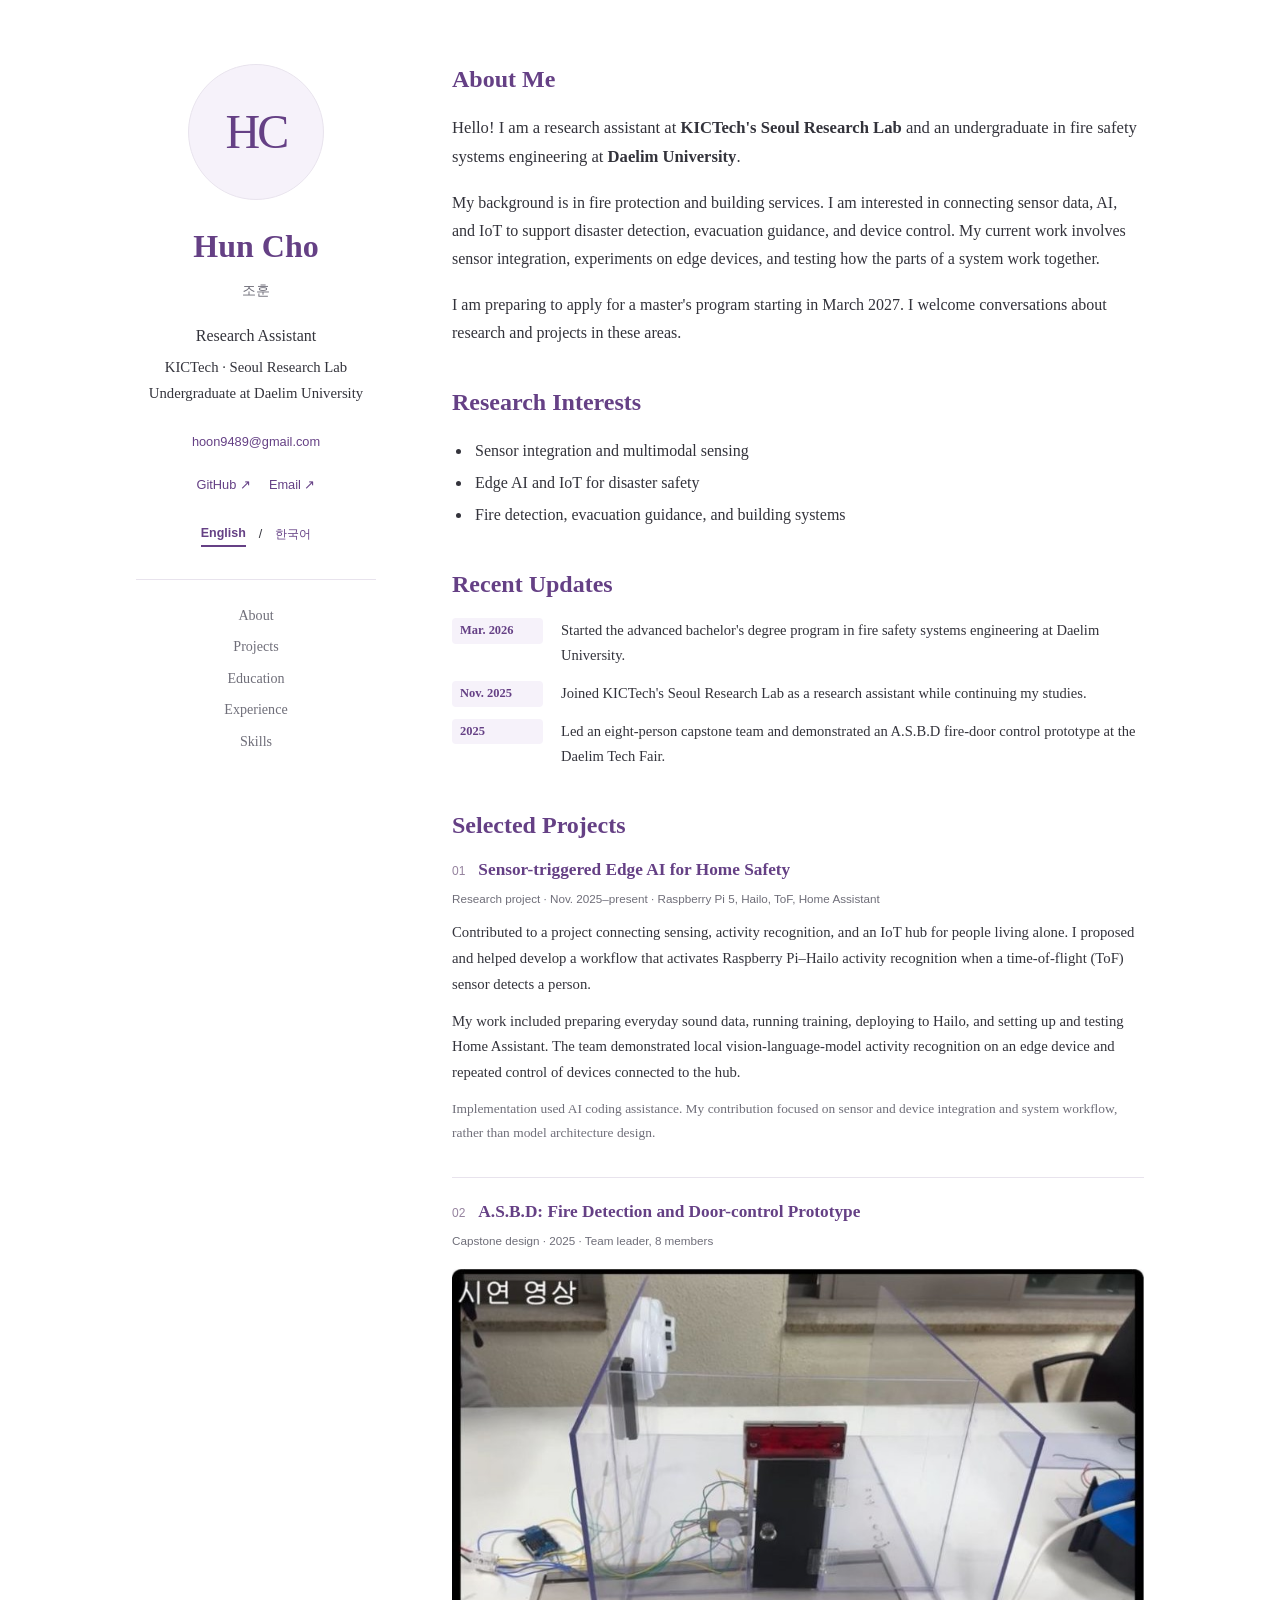
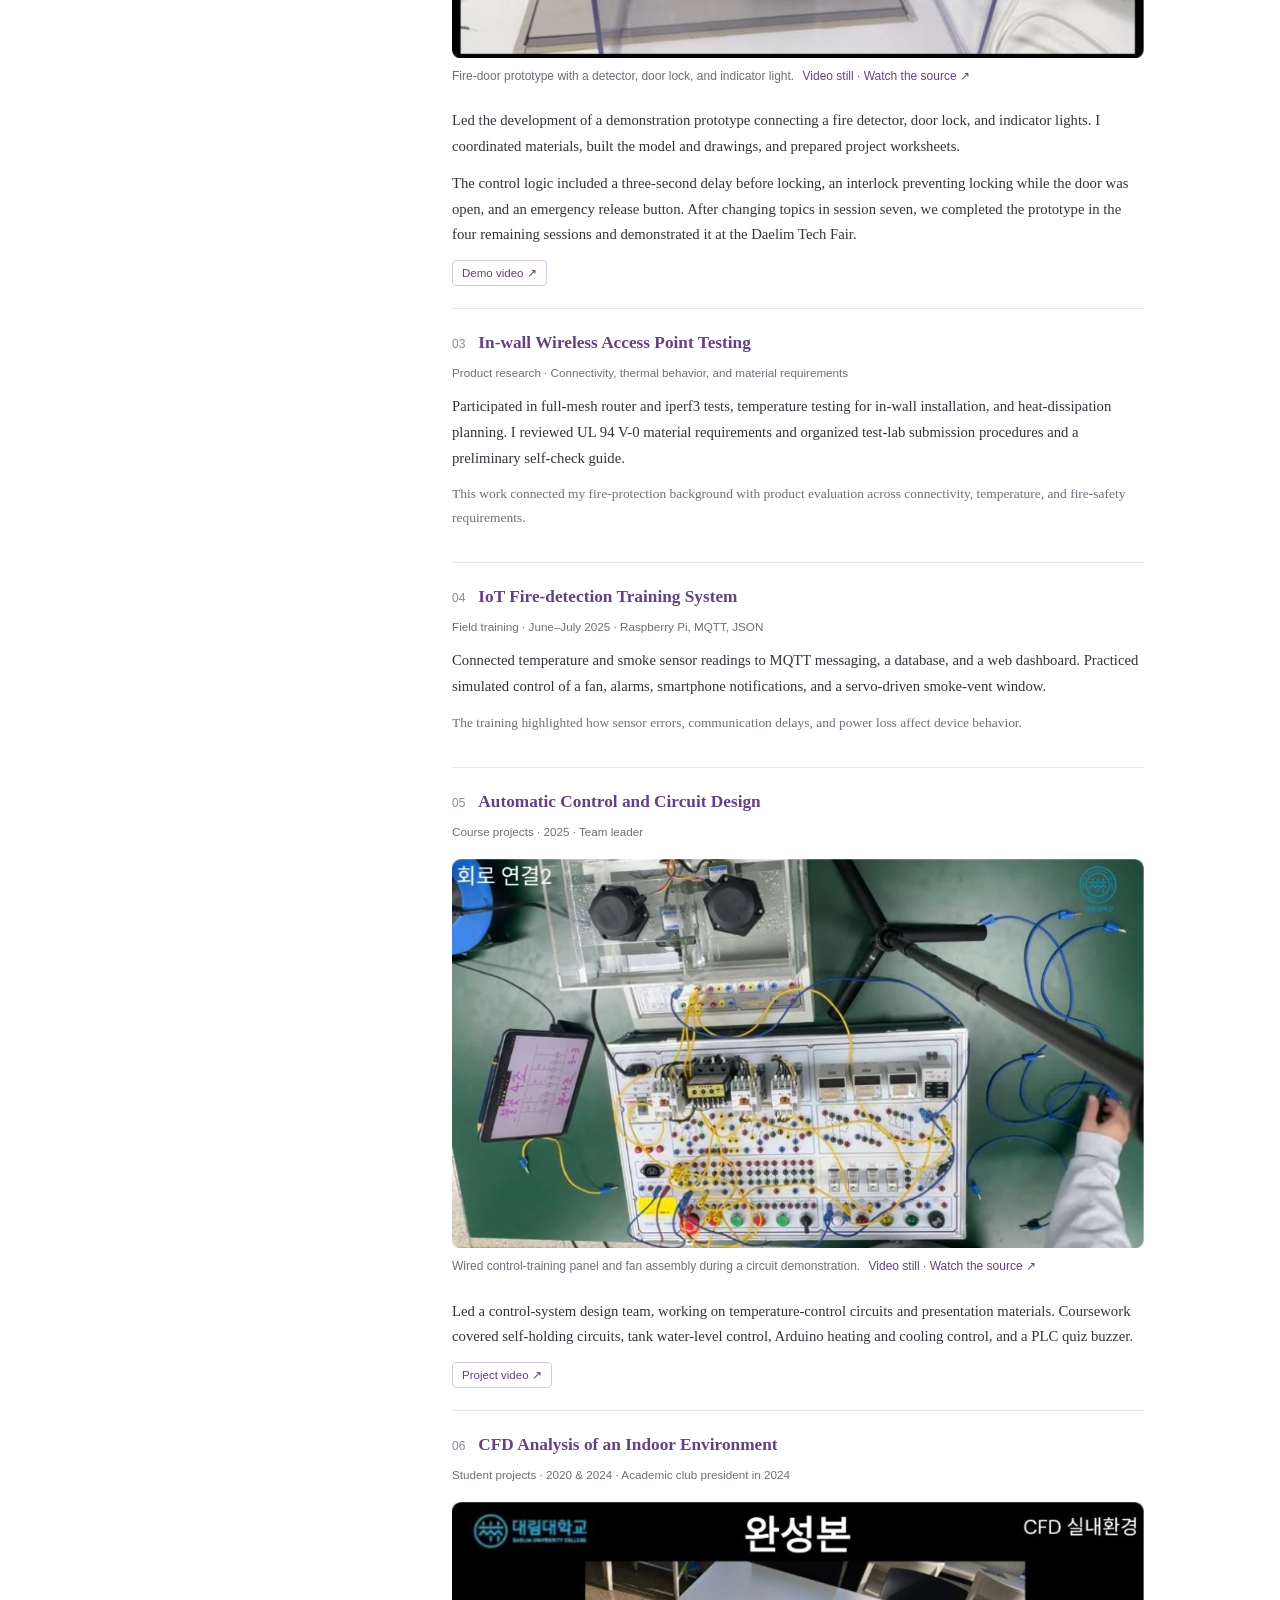
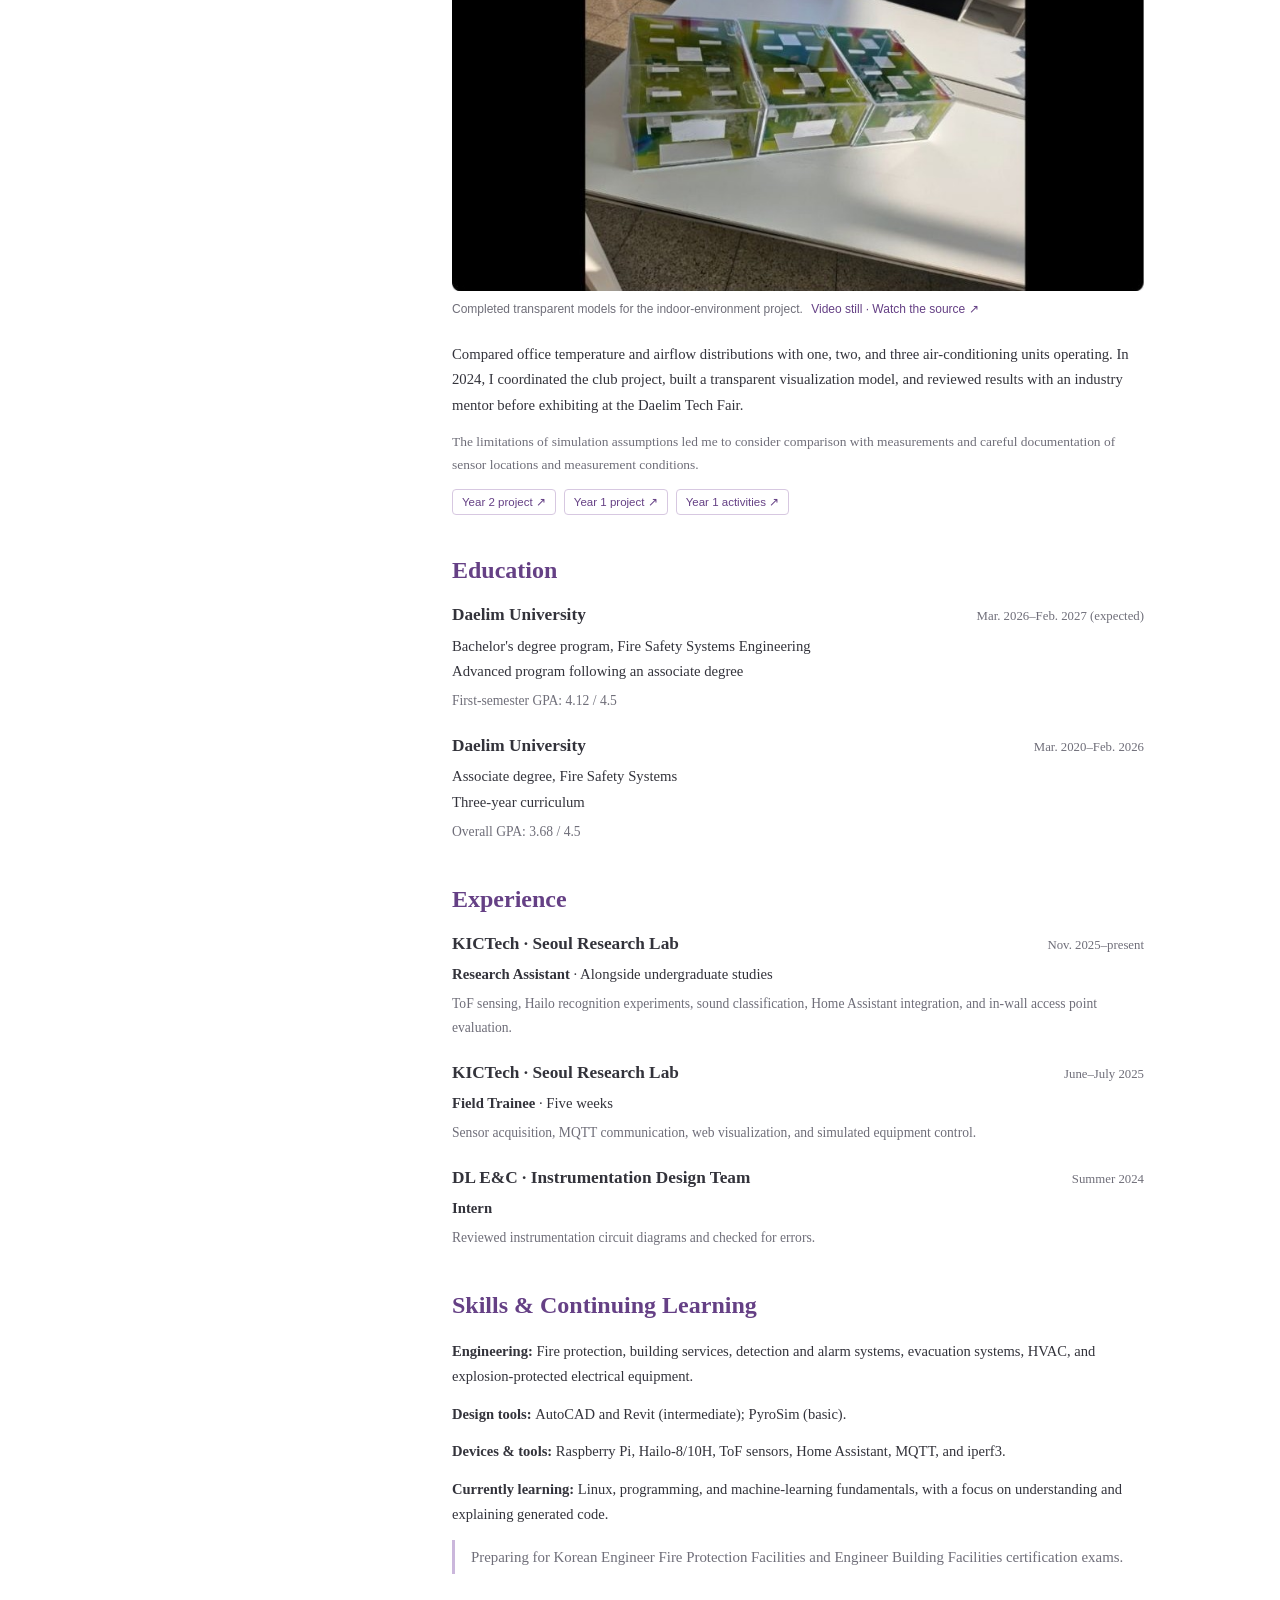
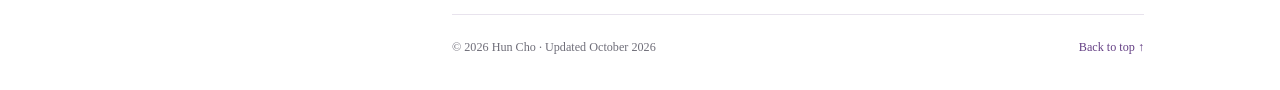
==== commit e97b6e67: "Add project photos captured from demonstration videos" ====
--- a/index.html
+++ b/index.html
@@ -1,54 +1,54 @@
-<!doctype html>
-<html lang="en">
-<head>
-<meta charset="utf-8">
-<meta name="viewport" content="width=device-width, initial-scale=1">
-<meta name="description" content="Hun Cho — research assistant studying sensor integration, edge AI, IoT, and disaster safety. Projects, education, and experience.">
-<meta name="theme-color" content="#654085">
-<title>Hun Cho | Research &amp; Projects</title>
-<link rel="icon" href="favicon.svg" type="image/svg+xml">
-<link rel="stylesheet" href="academic.css">
-<link rel="alternate" hreflang="en" href="https://chohun1.github.io/">
-<link rel="alternate" hreflang="ko" href="https://chohun1.github.io/ko.html">
-</head>
-<body>
-<a class="skip" href="#main">Skip to content</a>
-<div class="layout">
-<aside class="profile" aria-label="Profile">
-<div class="monogram" aria-hidden="true">HC</div>
-<h1>Hun Cho</h1><p class="korean-name" lang="ko">조훈</p>
-<p class="role">Research Assistant</p>
-<p class="affiliation">KICTech · Seoul Research Lab<br>Undergraduate at Daelim University</p>
-<a class="email" href="mailto:hoon9489@gmail.com">hoon9489@gmail.com</a>
-<div class="profile-links"><a href="https://github.com/chohun1">GitHub ↗</a><a href="mailto:hoon9489@gmail.com">Email ↗</a></div>
-<nav class="languages" aria-label="Language"><span class="current" aria-current="page">English</span><span aria-hidden="true">/</span><a href="ko.html" lang="ko" hreflang="ko">한국어</a></nav>
-<nav class="section-nav" aria-label="Sections"><a href="#about">About</a><a href="#projects">Projects</a><a href="#education">Education</a><a href="#experience">Experience</a><a href="#skills">Skills</a></nav>
-</aside>
-<main id="main">
-<section id="about"><h2>About Me</h2>
-<p class="lede">Hello! I am a research assistant at <strong>KICTech's Seoul Research Lab</strong> and an undergraduate in fire safety systems engineering at <strong>Daelim University</strong>.</p>
-<p>My background is in fire protection and building services. I am interested in connecting sensor data, AI, and IoT to support disaster detection, evacuation guidance, and device control. My current work involves sensor integration, experiments on edge devices, and testing how the parts of a system work together.</p>
-<p>I am preparing to apply for a master's program starting in March 2027. I welcome conversations about research and projects in these areas.</p></section>
-<section id="interests"><h2>Research Interests</h2><ul class="interest-list"><li>Sensor integration and multimodal sensing</li><li>Edge AI and IoT for disaster safety</li><li>Fire detection, evacuation guidance, and building systems</li></ul></section>
-<section id="updates"><h2>Recent Updates</h2><dl class="news-list"><dt>Mar. 2026</dt><dd>Started the advanced bachelor's degree program in fire safety systems engineering at Daelim University.</dd><dt>Nov. 2025</dt><dd>Joined KICTech's Seoul Research Lab as a research assistant while continuing my studies.</dd><dt>2025</dt><dd>Led an eight-person capstone team and demonstrated an A.S.B.D fire-door control prototype at the Daelim Tech Fair.</dd></dl></section>
-<section id="projects"><h2>Selected Projects</h2>
-<article class="project"><div class="project-heading"><span class="number">01</span><h3>Sensor-triggered Edge AI for Home Safety</h3></div><p class="meta">Research project · Nov. 2025–present · Raspberry Pi 5, Hailo, ToF, Home Assistant</p><p>Contributed to a project connecting sensing, activity recognition, and an IoT hub for people living alone. I proposed and helped develop a workflow that activates Raspberry Pi–Hailo activity recognition when a time-of-flight (ToF) sensor detects a person.</p><p>My work included preparing everyday sound data, running training, deploying to Hailo, and setting up and testing Home Assistant. The team demonstrated local vision-language-model activity recognition on an edge device and repeated control of devices connected to the hub.</p><p class="note">Implementation used AI coding assistance. My contribution focused on sensor and device integration and system workflow, rather than model architecture design.</p></article>
-<article class="project"><div class="project-heading"><span class="number">02</span><h3>A.S.B.D: Fire Detection and Door-control Prototype</h3></div><p class="meta">Capstone design · 2025 · Team leader, 8 members</p><p>Led the development of a demonstration prototype connecting a fire detector, door lock, and indicator lights. I coordinated materials, built the model and drawings, and prepared project worksheets.</p><p>The control logic included a three-second delay before locking, an interlock preventing locking while the door was open, and an emergency release button. After changing topics in session seven, we completed the prototype in the four remaining sessions and demonstrated it at the Daelim Tech Fair.</p><div class="resource-links"><a href="https://youtu.be/HdenHqwU0Lk" target="_blank" rel="noopener noreferrer">Demo video ↗</a></div></article>
-<article class="project"><div class="project-heading"><span class="number">03</span><h3>In-wall Wireless Access Point Testing</h3></div><p class="meta">Product research · Connectivity, thermal behavior, and material requirements</p><p>Participated in full-mesh router and iperf3 tests, temperature testing for in-wall installation, and heat-dissipation planning. I reviewed UL 94 V-0 material requirements and organized test-lab submission procedures and a preliminary self-check guide.</p><p class="note">This work connected my fire-protection background with product evaluation across connectivity, temperature, and fire-safety requirements.</p></article>
-<article class="project"><div class="project-heading"><span class="number">04</span><h3>IoT Fire-detection Training System</h3></div><p class="meta">Field training · June–July 2025 · Raspberry Pi, MQTT, JSON</p><p>Connected temperature and smoke sensor readings to MQTT messaging, a database, and a web dashboard. Practiced simulated control of a fan, alarms, smartphone notifications, and a servo-driven smoke-vent window.</p><p class="note">The training highlighted how sensor errors, communication delays, and power loss affect device behavior.</p></article>
-<article class="project"><div class="project-heading"><span class="number">05</span><h3>Automatic Control and Circuit Design</h3></div><p class="meta">Course projects · 2025 · Team leader</p><p>Led a control-system design team, working on temperature-control circuits and presentation materials. Coursework covered self-holding circuits, tank water-level control, Arduino heating and cooling control, and a PLC quiz buzzer.</p><div class="resource-links"><a href="https://youtu.be/qc9wIVe6ptk" target="_blank" rel="noopener noreferrer">Project video ↗</a></div></article>
-<article class="project"><div class="project-heading"><span class="number">06</span><h3>CFD Analysis of an Indoor Environment</h3></div><p class="meta">Student projects · 2020 &amp; 2024 · Academic club president in 2024</p><p>Compared office temperature and airflow distributions with one, two, and three air-conditioning units operating. In 2024, I coordinated the club project, built a transparent visualization model, and reviewed results with an industry mentor before exhibiting at the Daelim Tech Fair.</p><p class="note">The limitations of simulation assumptions led me to consider comparison with measurements and careful documentation of sensor locations and measurement conditions.</p><div class="resource-links"><a href="https://youtu.be/aNtJ4YEjU_Y" target="_blank" rel="noopener noreferrer">Year 2 project ↗</a><a href="https://youtu.be/BplhV3xu_zc" target="_blank" rel="noopener noreferrer">Year 1 project ↗</a><a href="https://youtu.be/wcaMt8eRfqs" target="_blank" rel="noopener noreferrer">Year 1 activities ↗</a></div></article>
-</section>
-<section id="education"><h2>Education</h2>
-<article class="entry"><div class="entry-head"><h3>Daelim University</h3><time>Mar. 2026–Feb. 2027 (expected)</time></div><p>Bachelor's degree program, Fire Safety Systems Engineering<br>Advanced program following an associate degree</p><p class="sub">First-semester GPA: 4.12 / 4.5</p></article>
-<article class="entry"><div class="entry-head"><h3>Daelim University</h3><time>Mar. 2020–Feb. 2026</time></div><p>Associate degree, Fire Safety Systems<br>Three-year curriculum</p><p class="sub">Overall GPA: 3.68 / 4.5</p></article>
-</section>
-<section id="experience"><h2>Experience</h2>
-<article class="entry"><div class="entry-head"><h3>KICTech · Seoul Research Lab</h3><time>Nov. 2025–present</time></div><p><strong>Research Assistant</strong> · Alongside undergraduate studies</p><p class="sub">ToF sensing, Hailo recognition experiments, sound classification, Home Assistant integration, and in-wall access point evaluation.</p></article>
-<article class="entry"><div class="entry-head"><h3>KICTech · Seoul Research Lab</h3><time>June–July 2025</time></div><p><strong>Field Trainee</strong> · Five weeks</p><p class="sub">Sensor acquisition, MQTT communication, web visualization, and simulated equipment control.</p></article>
-<article class="entry"><div class="entry-head"><h3>DL E&amp;C · Instrumentation Design Team</h3><time>Summer 2024</time></div><p><strong>Intern</strong></p><p class="sub">Reviewed instrumentation circuit diagrams and checked for errors.</p></article>
-</section>
-<section id="skills"><h2>Skills &amp; Continuing Learning</h2><dl class="skill-list"><div><dt>Engineering</dt><dd>Fire protection, building services, detection and alarm systems, evacuation systems, HVAC, and explosion-protected electrical equipment.</dd></div><div><dt>Design tools</dt><dd>AutoCAD and Revit (intermediate); PyroSim (basic).</dd></div><div><dt>Devices &amp; tools</dt><dd>Raspberry Pi, Hailo-8/10H, ToF sensors, Home Assistant, MQTT, and iperf3.</dd></div><div><dt>Currently learning</dt><dd>Linux, programming, and machine-learning fundamentals, with a focus on understanding and explaining generated code.</dd></div></dl><p class="callout">Preparing for Korean Engineer Fire Protection Facilities and Engineer Building Facilities certification exams.</p></section>
-<footer><span>© 2026 Hun Cho · Updated October 2026</span><a href="#main">Back to top ↑</a></footer>
-</main></div>
+<!doctype html>
+<html lang="en">
+<head>
+<meta charset="utf-8">
+<meta name="viewport" content="width=device-width, initial-scale=1">
+<meta name="description" content="Hun Cho — research assistant studying sensor integration, edge AI, IoT, and disaster safety. Projects, education, and experience.">
+<meta name="theme-color" content="#654085">
+<title>Hun Cho | Research &amp; Projects</title>
+<link rel="icon" href="favicon.svg" type="image/svg+xml">
+<link rel="stylesheet" href="academic.css">
+<link rel="alternate" hreflang="en" href="https://chohun1.github.io/">
+<link rel="alternate" hreflang="ko" href="https://chohun1.github.io/ko.html">
+</head>
+<body>
+<a class="skip" href="#main">Skip to content</a>
+<div class="layout">
+<aside class="profile" aria-label="Profile">
+<div class="monogram" aria-hidden="true">HC</div>
+<h1>Hun Cho</h1><p class="korean-name" lang="ko">조훈</p>
+<p class="role">Research Assistant</p>
+<p class="affiliation">KICTech · Seoul Research Lab<br>Undergraduate at Daelim University</p>
+<a class="email" href="mailto:hoon9489@gmail.com">hoon9489@gmail.com</a>
+<div class="profile-links"><a href="https://github.com/chohun1">GitHub ↗</a><a href="mailto:hoon9489@gmail.com">Email ↗</a></div>
+<nav class="languages" aria-label="Language"><span class="current" aria-current="page">English</span><span aria-hidden="true">/</span><a href="ko.html" lang="ko" hreflang="ko">한국어</a></nav>
+<nav class="section-nav" aria-label="Sections"><a href="#about">About</a><a href="#projects">Projects</a><a href="#education">Education</a><a href="#experience">Experience</a><a href="#skills">Skills</a></nav>
+</aside>
+<main id="main">
+<section id="about"><h2>About Me</h2>
+<p class="lede">Hello! I am a research assistant at <strong>KICTech's Seoul Research Lab</strong> and an undergraduate in fire safety systems engineering at <strong>Daelim University</strong>.</p>
+<p>My background is in fire protection and building services. I am interested in connecting sensor data, AI, and IoT to support disaster detection, evacuation guidance, and device control. My current work involves sensor integration, experiments on edge devices, and testing how the parts of a system work together.</p>
+<p>I am preparing to apply for a master's program starting in March 2027. I welcome conversations about research and projects in these areas.</p></section>
+<section id="interests"><h2>Research Interests</h2><ul class="interest-list"><li>Sensor integration and multimodal sensing</li><li>Edge AI and IoT for disaster safety</li><li>Fire detection, evacuation guidance, and building systems</li></ul></section>
+<section id="updates"><h2>Recent Updates</h2><dl class="news-list"><dt>Mar. 2026</dt><dd>Started the advanced bachelor's degree program in fire safety systems engineering at Daelim University.</dd><dt>Nov. 2025</dt><dd>Joined KICTech's Seoul Research Lab as a research assistant while continuing my studies.</dd><dt>2025</dt><dd>Led an eight-person capstone team and demonstrated an A.S.B.D fire-door control prototype at the Daelim Tech Fair.</dd></dl></section>
+<section id="projects"><h2>Selected Projects</h2>
+<article class="project"><div class="project-heading"><span class="number">01</span><h3>Sensor-triggered Edge AI for Home Safety</h3></div><p class="meta">Research project · Nov. 2025–present · Raspberry Pi 5, Hailo, ToF, Home Assistant</p><p>Contributed to a project connecting sensing, activity recognition, and an IoT hub for people living alone. I proposed and helped develop a workflow that activates Raspberry Pi–Hailo activity recognition when a time-of-flight (ToF) sensor detects a person.</p><p>My work included preparing everyday sound data, running training, deploying to Hailo, and setting up and testing Home Assistant. The team demonstrated local vision-language-model activity recognition on an edge device and repeated control of devices connected to the hub.</p><p class="note">Implementation used AI coding assistance. My contribution focused on sensor and device integration and system workflow, rather than model architecture design.</p></article>
+<article class="project"><div class="project-heading"><span class="number">02</span><h3>A.S.B.D: Fire Detection and Door-control Prototype</h3></div><p class="meta">Capstone design · 2025 · Team leader, 8 members</p><figure class="project-figure"><a href="https://youtu.be/HdenHqwU0Lk?t=135" target="_blank" rel="noopener noreferrer"><img src="project-fire-door-demo.jpg" alt="Fire-door prototype with a detector, door lock, and indicator light." width="863" height="485" loading="lazy" decoding="async"></a><figcaption>Fire-door prototype with a detector, door lock, and indicator light. <a href="https://youtu.be/HdenHqwU0Lk?t=135" target="_blank" rel="noopener noreferrer">Video still · Watch the source ↗</a></figcaption></figure><p>Led the development of a demonstration prototype connecting a fire detector, door lock, and indicator lights. I coordinated materials, built the model and drawings, and prepared project worksheets.</p><p>The control logic included a three-second delay before locking, an interlock preventing locking while the door was open, and an emergency release button. After changing topics in session seven, we completed the prototype in the four remaining sessions and demonstrated it at the Daelim Tech Fair.</p><div class="resource-links"><a href="https://youtu.be/HdenHqwU0Lk" target="_blank" rel="noopener noreferrer">Demo video ↗</a></div></article>
+<article class="project"><div class="project-heading"><span class="number">03</span><h3>In-wall Wireless Access Point Testing</h3></div><p class="meta">Product research · Connectivity, thermal behavior, and material requirements</p><p>Participated in full-mesh router and iperf3 tests, temperature testing for in-wall installation, and heat-dissipation planning. I reviewed UL 94 V-0 material requirements and organized test-lab submission procedures and a preliminary self-check guide.</p><p class="note">This work connected my fire-protection background with product evaluation across connectivity, temperature, and fire-safety requirements.</p></article>
+<article class="project"><div class="project-heading"><span class="number">04</span><h3>IoT Fire-detection Training System</h3></div><p class="meta">Field training · June–July 2025 · Raspberry Pi, MQTT, JSON</p><p>Connected temperature and smoke sensor readings to MQTT messaging, a database, and a web dashboard. Practiced simulated control of a fan, alarms, smartphone notifications, and a servo-driven smoke-vent window.</p><p class="note">The training highlighted how sensor errors, communication delays, and power loss affect device behavior.</p></article>
+<article class="project"><div class="project-heading"><span class="number">05</span><h3>Automatic Control and Circuit Design</h3></div><p class="meta">Course projects · 2025 · Team leader</p><figure class="project-figure"><a href="https://youtu.be/qc9wIVe6ptk?t=119" target="_blank" rel="noopener noreferrer"><img src="project-control.jpg" alt="Wired control-training panel and fan assembly during a circuit demonstration." width="863" height="485" loading="lazy" decoding="async"></a><figcaption>Wired control-training panel and fan assembly during a circuit demonstration. <a href="https://youtu.be/qc9wIVe6ptk?t=119" target="_blank" rel="noopener noreferrer">Video still · Watch the source ↗</a></figcaption></figure><p>Led a control-system design team, working on temperature-control circuits and presentation materials. Coursework covered self-holding circuits, tank water-level control, Arduino heating and cooling control, and a PLC quiz buzzer.</p><div class="resource-links"><a href="https://youtu.be/qc9wIVe6ptk" target="_blank" rel="noopener noreferrer">Project video ↗</a></div></article>
+<article class="project"><div class="project-heading"><span class="number">06</span><h3>CFD Analysis of an Indoor Environment</h3></div><p class="meta">Student projects · 2020 &amp; 2024 · Academic club president in 2024</p><figure class="project-figure"><a href="https://youtu.be/aNtJ4YEjU_Y?t=130" target="_blank" rel="noopener noreferrer"><img src="project-cfd.jpg" alt="Completed transparent models for the indoor-environment project." width="863" height="485" loading="lazy" decoding="async"></a><figcaption>Completed transparent models for the indoor-environment project. <a href="https://youtu.be/aNtJ4YEjU_Y?t=130" target="_blank" rel="noopener noreferrer">Video still · Watch the source ↗</a></figcaption></figure><p>Compared office temperature and airflow distributions with one, two, and three air-conditioning units operating. In 2024, I coordinated the club project, built a transparent visualization model, and reviewed results with an industry mentor before exhibiting at the Daelim Tech Fair.</p><p class="note">The limitations of simulation assumptions led me to consider comparison with measurements and careful documentation of sensor locations and measurement conditions.</p><div class="resource-links"><a href="https://youtu.be/aNtJ4YEjU_Y" target="_blank" rel="noopener noreferrer">Year 2 project ↗</a><a href="https://youtu.be/BplhV3xu_zc" target="_blank" rel="noopener noreferrer">Year 1 project ↗</a><a href="https://youtu.be/wcaMt8eRfqs" target="_blank" rel="noopener noreferrer">Year 1 activities ↗</a></div></article>
+</section>
+<section id="education"><h2>Education</h2>
+<article class="entry"><div class="entry-head"><h3>Daelim University</h3><time>Mar. 2026–Feb. 2027 (expected)</time></div><p>Bachelor's degree program, Fire Safety Systems Engineering<br>Advanced program following an associate degree</p><p class="sub">First-semester GPA: 4.12 / 4.5</p></article>
+<article class="entry"><div class="entry-head"><h3>Daelim University</h3><time>Mar. 2020–Feb. 2026</time></div><p>Associate degree, Fire Safety Systems<br>Three-year curriculum</p><p class="sub">Overall GPA: 3.68 / 4.5</p></article>
+</section>
+<section id="experience"><h2>Experience</h2>
+<article class="entry"><div class="entry-head"><h3>KICTech · Seoul Research Lab</h3><time>Nov. 2025–present</time></div><p><strong>Research Assistant</strong> · Alongside undergraduate studies</p><p class="sub">ToF sensing, Hailo recognition experiments, sound classification, Home Assistant integration, and in-wall access point evaluation.</p></article>
+<article class="entry"><div class="entry-head"><h3>KICTech · Seoul Research Lab</h3><time>June–July 2025</time></div><p><strong>Field Trainee</strong> · Five weeks</p><p class="sub">Sensor acquisition, MQTT communication, web visualization, and simulated equipment control.</p></article>
+<article class="entry"><div class="entry-head"><h3>DL E&amp;C · Instrumentation Design Team</h3><time>Summer 2024</time></div><p><strong>Intern</strong></p><p class="sub">Reviewed instrumentation circuit diagrams and checked for errors.</p></article>
+</section>
+<section id="skills"><h2>Skills &amp; Continuing Learning</h2><dl class="skill-list"><div><dt>Engineering</dt><dd>Fire protection, building services, detection and alarm systems, evacuation systems, HVAC, and explosion-protected electrical equipment.</dd></div><div><dt>Design tools</dt><dd>AutoCAD and Revit (intermediate); PyroSim (basic).</dd></div><div><dt>Devices &amp; tools</dt><dd>Raspberry Pi, Hailo-8/10H, ToF sensors, Home Assistant, MQTT, and iperf3.</dd></div><div><dt>Currently learning</dt><dd>Linux, programming, and machine-learning fundamentals, with a focus on understanding and explaining generated code.</dd></div></dl><p class="callout">Preparing for Korean Engineer Fire Protection Facilities and Engineer Building Facilities certification exams.</p></section>
+<footer><span>© 2026 Hun Cho · Updated October 2026</span><a href="#main">Back to top ↑</a></footer>
+</main></div>
 </body></html>
--- a/academic.css
+++ b/academic.css
@@ -1 +1,3 @@
 :root{color-scheme:light;--accent:#654085;--ink:#33333b;--muted:#6f6e79;--line:#e8e3ed;--tint:#f6f2fa;font-family:Georgia,'Times New Roman',serif;font-size:16px;scroll-behavior:smooth;scroll-padding-top:28px}*{box-sizing:border-box}body{margin:0;background:#fff;color:var(--ink);line-height:1.75}a{color:var(--accent);text-decoration:none;text-underline-offset:4px}a:hover{text-decoration:underline}a:focus-visible{outline:2px solid var(--accent);outline-offset:5px}h1,h2,h3,p{margin-top:0}h1,h2,h3{line-height:1.3}h1{font-size:2rem;color:var(--accent);margin-bottom:10px}h2{font-size:1.5rem;color:var(--accent);margin-bottom:18px}h3{font-size:1.08rem;margin-bottom:7px}p{margin-bottom:18px}.layout{max-width:1080px;margin:0 auto;padding:64px 36px 32px;display:grid;grid-template-columns:240px minmax(0,1fr);gap:76px}.profile{position:sticky;top:48px;align-self:start;text-align:center}.monogram{width:136px;height:136px;margin:0 auto 26px;display:grid;place-items:center;background:var(--tint);border:1px solid var(--line);border-radius:50%;font-size:3rem;color:var(--accent);letter-spacing:-.06em}.korean-name{font-family:Arial,'Malgun Gothic',sans-serif;font-size:.9rem;color:var(--muted);margin-bottom:19px}.role{margin-bottom:5px}.affiliation{font-size:.92rem;margin-bottom:21px}.email{font-family:Arial,sans-serif;font-size:.8rem;overflow-wrap:anywhere}.profile-links{display:flex;gap:18px;justify-content:center;margin:19px 0 26px;font-family:Arial,sans-serif;font-size:.8rem}.languages{display:flex;align-items:center;justify-content:center;gap:13px;font-family:Arial,'Malgun Gothic',sans-serif;font-size:.78rem}.languages .current{font-weight:700;color:var(--accent);border-bottom:2px solid var(--accent)}.section-nav{margin:32px auto 0;padding-top:23px;border-top:1px solid var(--line);display:grid;gap:7px;font-size:.88rem}.section-nav a{color:var(--muted)}main{min-width:0}section{margin-bottom:40px}.lede{font-size:1.04rem}.interest-list{padding-left:20px;margin:0}.interest-list li{padding-left:3px;margin-bottom:4px}.callout{border-left:3px solid #cbb7dc;padding:4px 0 4px 16px;color:var(--muted);font-size:.93rem}.news-list{display:grid;grid-template-columns:91px minmax(0,1fr);gap:12px 18px;font-size:.91rem;margin:0}.news-list dt{font-size:.78rem;font-weight:bold;color:var(--accent);align-self:start;padding:2px 8px;background:var(--tint);border-radius:4px;white-space:nowrap}.news-list dd{margin:0}.project{padding:0 0 22px;margin-bottom:23px;border-bottom:1px solid var(--line)}.project:last-child{border-bottom:0;padding-bottom:0;margin-bottom:0}.project-heading{display:flex;align-items:baseline;gap:13px;margin-bottom:8px}.number{font:.75rem Arial,sans-serif;color:#95829e;flex-shrink:0}.project h3{color:var(--accent);margin:0}.meta{font-family:Arial,sans-serif;color:var(--muted);font-size:.73rem;line-height:1.65;margin:0 0 12px}.project p:not(.meta){font-size:.92rem;margin-bottom:11px}.project .note{font-size:.84rem!important;color:var(--muted)}.resource-links{display:flex;gap:8px;flex-wrap:wrap;margin-top:12px}.resource-links a{font-family:Arial,sans-serif;font-size:.72rem;border:1px solid #d7c8e1;border-radius:4px;padding:2px 9px}.resource-links a:hover{background:var(--tint);text-decoration:none}.entry{margin-bottom:22px}.entry-head{display:flex;justify-content:space-between;gap:20px;align-items:baseline}.entry-head time{font-size:.8rem;color:var(--muted);white-space:nowrap}.entry p{font-size:.92rem;margin-bottom:4px}.entry .sub{color:var(--muted);font-size:.85rem}.skill-list{margin:0;font-size:.91rem}.skill-list div{margin-bottom:12px}.skill-list dt{font-weight:bold;display:inline}.skill-list dd{display:inline;margin:0}.skill-list dt:after{content:': ';}footer{font-size:.76rem;color:var(--muted);border-top:1px solid var(--line);padding-top:22px;display:flex;justify-content:space-between;gap:15px}.skip{position:absolute;top:-60px;left:16px;background:#fff;padding:8px;z-index:2}.skip:focus{top:8px}@media(max-width:850px){.layout{gap:42px;grid-template-columns:205px minmax(0,1fr);padding:44px 28px}.entry-head{display:block}.entry-head h3{margin-bottom:2px}.entry-head time{display:block;margin-bottom:8px}}@media(max-width:640px){.layout{display:block;padding:35px 23px}.profile{position:static;text-align:left;margin-bottom:38px;padding-bottom:28px;border-bottom:1px solid var(--line)}.monogram{width:72px;height:72px;font-size:1.8rem;margin:0 0 18px}.profile h1{font-size:1.8rem}.korean-name{margin-bottom:13px}.affiliation{margin-bottom:9px}.profile-links,.languages{justify-content:flex-start;margin-top:13px;margin-bottom:0}.section-nav{display:flex;flex-wrap:wrap;gap:8px 19px;margin-top:20px;padding:0;border:0;font-size:.82rem}h2{font-size:1.4rem}.news-list{grid-template-columns:85px minmax(0,1fr);gap:12px}.project-heading{gap:10px}.lede{font-size:1rem}section{margin-bottom:33px}footer{flex-wrap:wrap}}@media(prefers-reduced-motion:reduce){:root{scroll-behavior:auto}}@media print{.layout{padding:0;grid-template-columns:180px 1fr;gap:35px}.profile{position:static}.section-nav,.languages,.skip{display:none}section,.project,.entry{break-inside:avoid}a{color:inherit}}
+
+.project-figure{margin:18px 0 22px}.project-figure>a{display:block;border-radius:5px;overflow:hidden;background:#f4f1f6}.project-figure img{display:block;width:100%;height:auto;aspect-ratio:863/485;object-fit:contain}.project-figure figcaption{font-family:Arial,"Malgun Gothic",sans-serif;font-size:.75rem;line-height:1.65;color:#6f6e79;margin-top:9px}.project-figure figcaption a{display:inline-block;margin-left:5px}.project-figure>a:focus-visible{outline:3px solid #654085;outline-offset:4px}
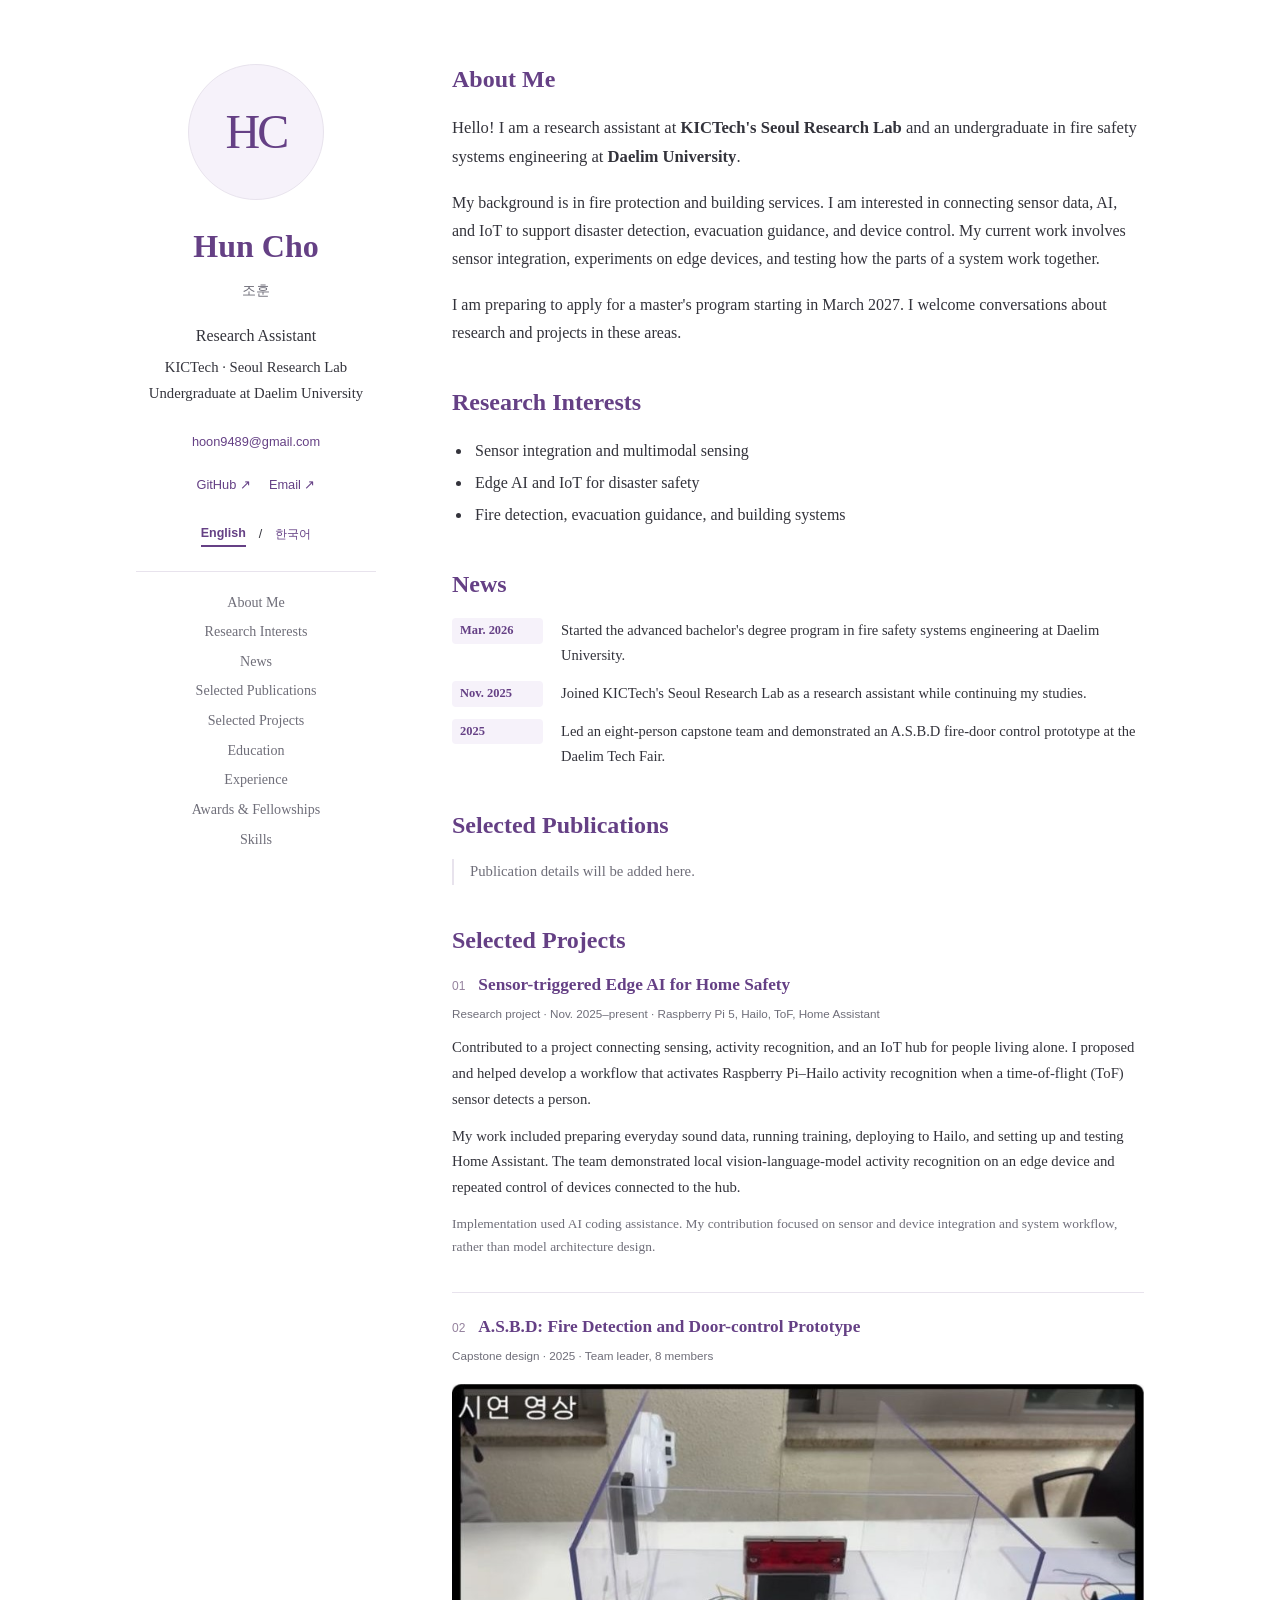
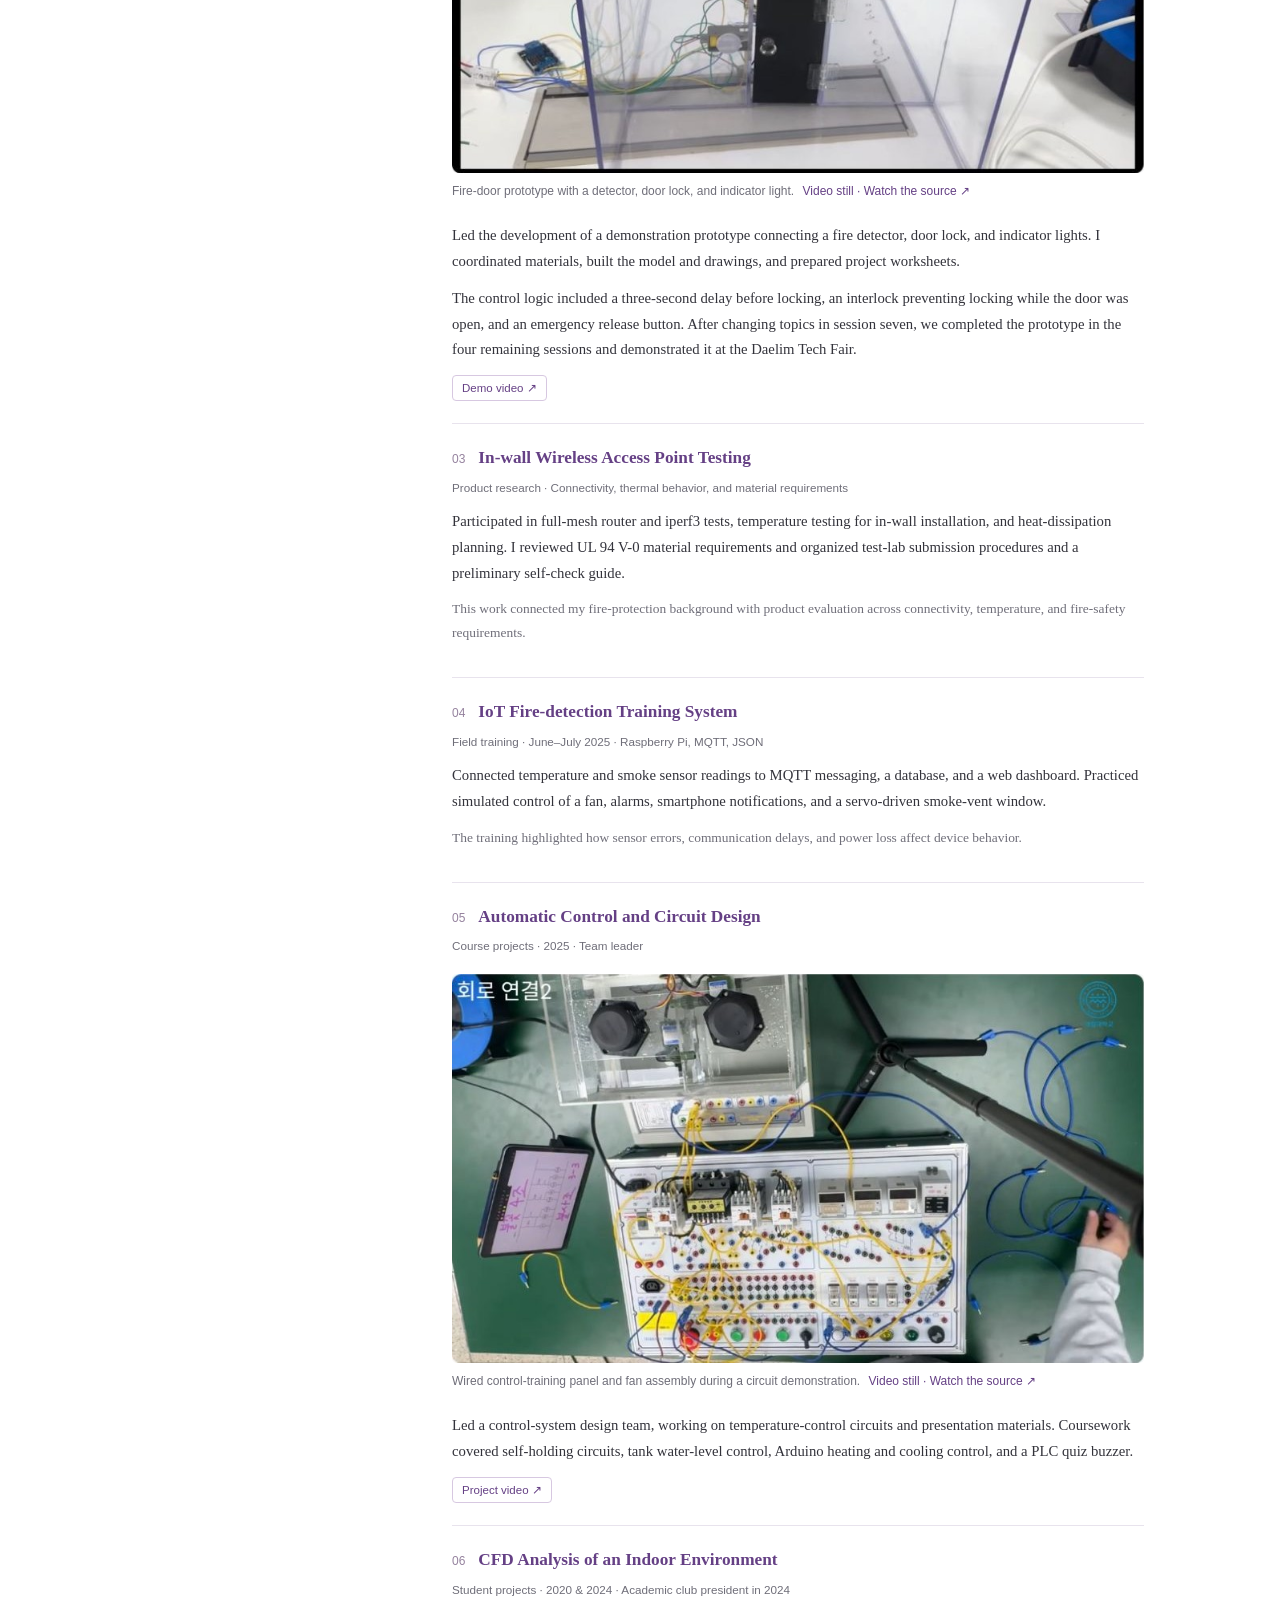
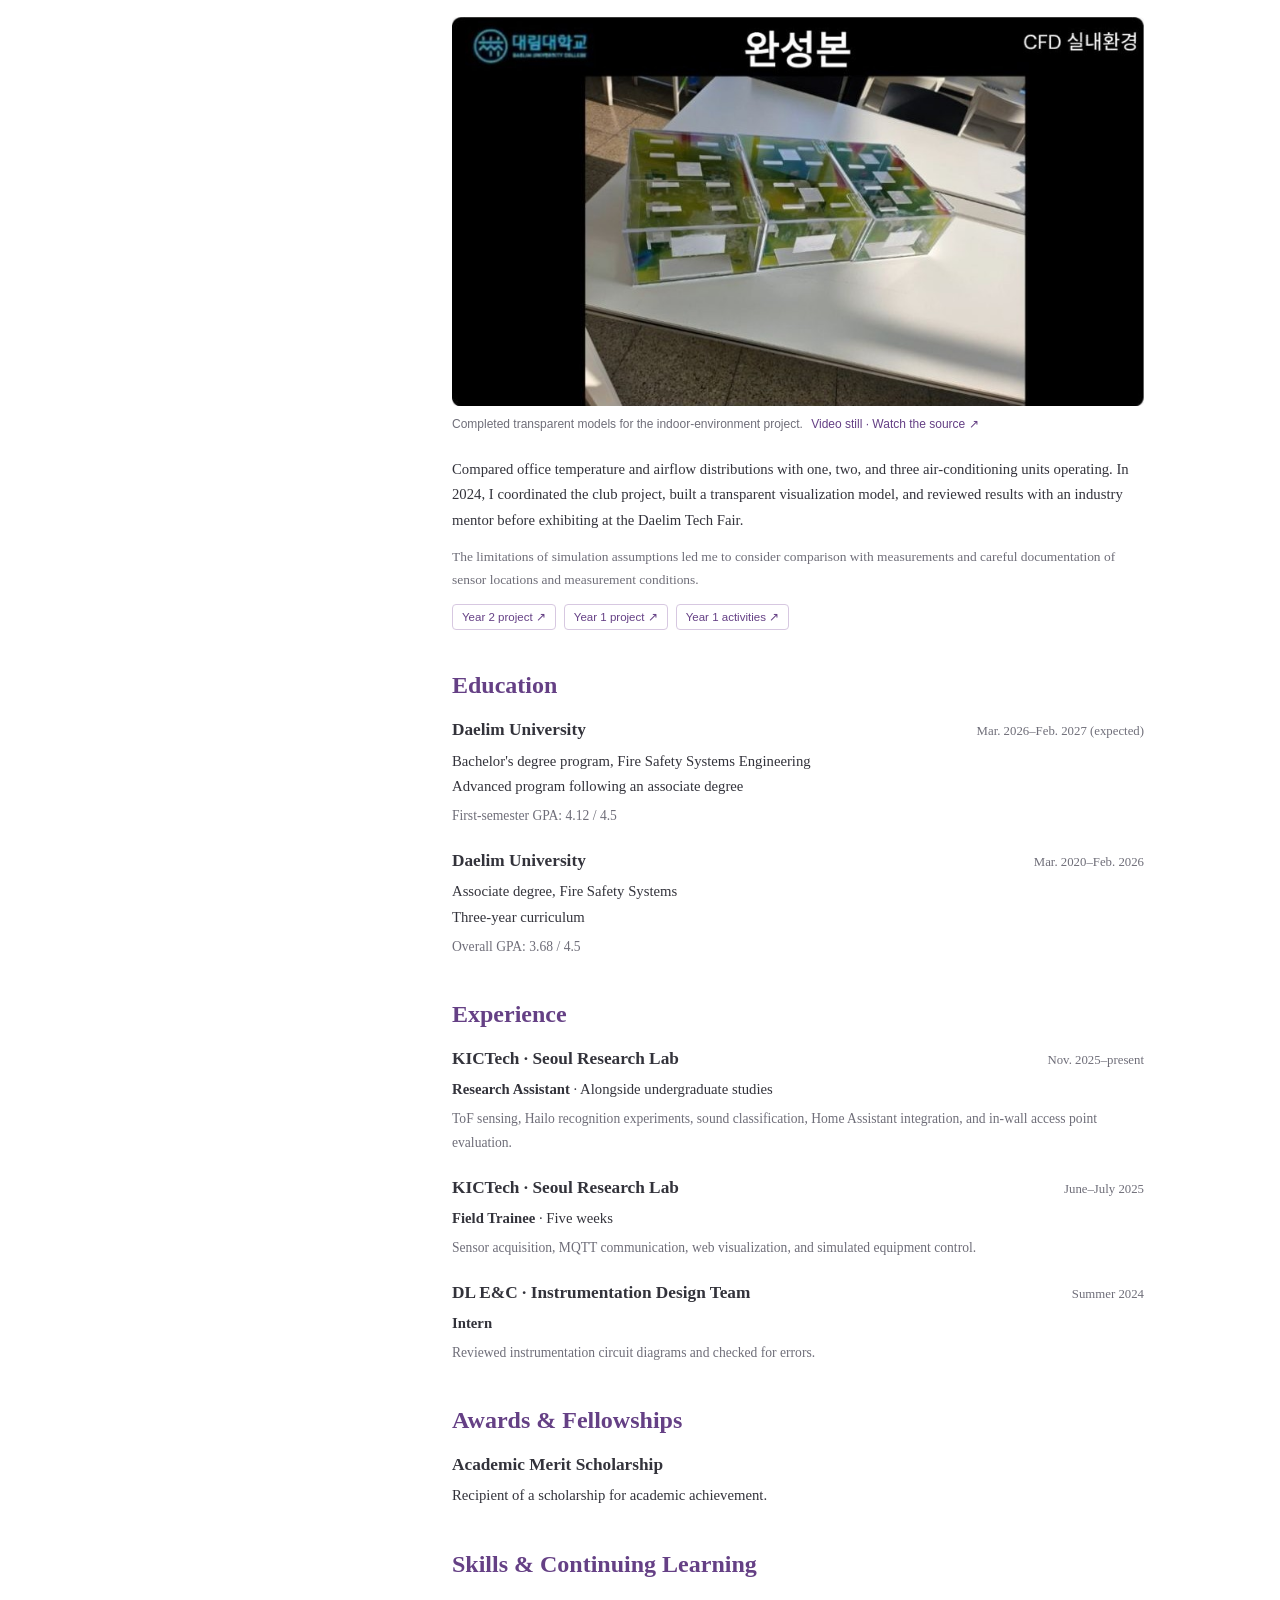
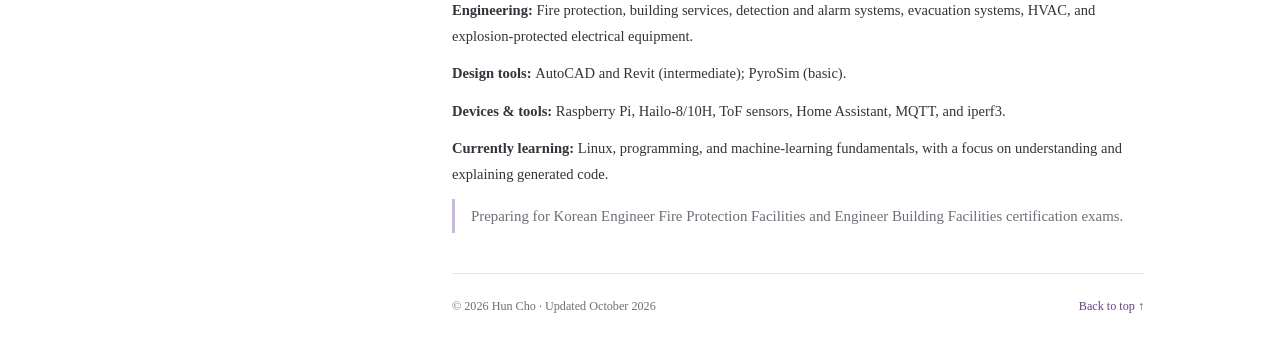
==== commit 3d6d0525: "Add academic sections, news navigation, and merit scholarship" ====
--- a/index.html
+++ b/index.html
@@ -22,7 +22,7 @@
 <a class="email" href="mailto:hoon9489@gmail.com">hoon9489@gmail.com</a>
 <div class="profile-links"><a href="https://github.com/chohun1">GitHub ↗</a><a href="mailto:hoon9489@gmail.com">Email ↗</a></div>
 <nav class="languages" aria-label="Language"><span class="current" aria-current="page">English</span><span aria-hidden="true">/</span><a href="ko.html" lang="ko" hreflang="ko">한국어</a></nav>
-<nav class="section-nav" aria-label="Sections"><a href="#about">About</a><a href="#projects">Projects</a><a href="#education">Education</a><a href="#experience">Experience</a><a href="#skills">Skills</a></nav>
+<nav class="section-nav" aria-label="Sections"><a href="#about">About Me</a><a href="#interests">Research Interests</a><a href="#news">News</a><a href="#publications">Selected Publications</a><a href="#projects">Selected Projects</a><a href="#education">Education</a><a href="#experience">Experience</a><a href="#awards">Awards &amp; Fellowships</a><a href="#skills">Skills</a></nav>
 </aside>
 <main id="main">
 <section id="about"><h2>About Me</h2>
@@ -30,7 +30,8 @@
 <p>My background is in fire protection and building services. I am interested in connecting sensor data, AI, and IoT to support disaster detection, evacuation guidance, and device control. My current work involves sensor integration, experiments on edge devices, and testing how the parts of a system work together.</p>
 <p>I am preparing to apply for a master's program starting in March 2027. I welcome conversations about research and projects in these areas.</p></section>
 <section id="interests"><h2>Research Interests</h2><ul class="interest-list"><li>Sensor integration and multimodal sensing</li><li>Edge AI and IoT for disaster safety</li><li>Fire detection, evacuation guidance, and building systems</li></ul></section>
-<section id="updates"><h2>Recent Updates</h2><dl class="news-list"><dt>Mar. 2026</dt><dd>Started the advanced bachelor's degree program in fire safety systems engineering at Daelim University.</dd><dt>Nov. 2025</dt><dd>Joined KICTech's Seoul Research Lab as a research assistant while continuing my studies.</dd><dt>2025</dt><dd>Led an eight-person capstone team and demonstrated an A.S.B.D fire-door control prototype at the Daelim Tech Fair.</dd></dl></section>
+<section id="news"><span id="updates"></span><h2>News</h2><dl class="news-list"><dt>Mar. 2026</dt><dd>Started the advanced bachelor's degree program in fire safety systems engineering at Daelim University.</dd><dt>Nov. 2025</dt><dd>Joined KICTech's Seoul Research Lab as a research assistant while continuing my studies.</dd><dt>2025</dt><dd>Led an eight-person capstone team and demonstrated an A.S.B.D fire-door control prototype at the Daelim Tech Fair.</dd></dl></section>
+<section id="publications"><h2>Selected Publications</h2><p class="section-pending">Publication details will be added here.</p></section>
 <section id="projects"><h2>Selected Projects</h2>
 <article class="project"><div class="project-heading"><span class="number">01</span><h3>Sensor-triggered Edge AI for Home Safety</h3></div><p class="meta">Research project · Nov. 2025–present · Raspberry Pi 5, Hailo, ToF, Home Assistant</p><p>Contributed to a project connecting sensing, activity recognition, and an IoT hub for people living alone. I proposed and helped develop a workflow that activates Raspberry Pi–Hailo activity recognition when a time-of-flight (ToF) sensor detects a person.</p><p>My work included preparing everyday sound data, running training, deploying to Hailo, and setting up and testing Home Assistant. The team demonstrated local vision-language-model activity recognition on an edge device and repeated control of devices connected to the hub.</p><p class="note">Implementation used AI coding assistance. My contribution focused on sensor and device integration and system workflow, rather than model architecture design.</p></article>
 <article class="project"><div class="project-heading"><span class="number">02</span><h3>A.S.B.D: Fire Detection and Door-control Prototype</h3></div><p class="meta">Capstone design · 2025 · Team leader, 8 members</p><figure class="project-figure"><a href="https://youtu.be/HdenHqwU0Lk?t=135" target="_blank" rel="noopener noreferrer"><img src="project-fire-door-demo.jpg" alt="Fire-door prototype with a detector, door lock, and indicator light." width="863" height="485" loading="lazy" decoding="async"></a><figcaption>Fire-door prototype with a detector, door lock, and indicator light. <a href="https://youtu.be/HdenHqwU0Lk?t=135" target="_blank" rel="noopener noreferrer">Video still · Watch the source ↗</a></figcaption></figure><p>Led the development of a demonstration prototype connecting a fire detector, door lock, and indicator lights. I coordinated materials, built the model and drawings, and prepared project worksheets.</p><p>The control logic included a three-second delay before locking, an interlock preventing locking while the door was open, and an emergency release button. After changing topics in session seven, we completed the prototype in the four remaining sessions and demonstrated it at the Daelim Tech Fair.</p><div class="resource-links"><a href="https://youtu.be/HdenHqwU0Lk" target="_blank" rel="noopener noreferrer">Demo video ↗</a></div></article>
@@ -48,6 +49,7 @@
 <article class="entry"><div class="entry-head"><h3>KICTech · Seoul Research Lab</h3><time>June–July 2025</time></div><p><strong>Field Trainee</strong> · Five weeks</p><p class="sub">Sensor acquisition, MQTT communication, web visualization, and simulated equipment control.</p></article>
 <article class="entry"><div class="entry-head"><h3>DL E&amp;C · Instrumentation Design Team</h3><time>Summer 2024</time></div><p><strong>Intern</strong></p><p class="sub">Reviewed instrumentation circuit diagrams and checked for errors.</p></article>
 </section>
+<section id="awards"><h2>Awards &amp; Fellowships</h2><article class="entry"><h3>Academic Merit Scholarship</h3><p>Recipient of a scholarship for academic achievement.</p></article></section>
 <section id="skills"><h2>Skills &amp; Continuing Learning</h2><dl class="skill-list"><div><dt>Engineering</dt><dd>Fire protection, building services, detection and alarm systems, evacuation systems, HVAC, and explosion-protected electrical equipment.</dd></div><div><dt>Design tools</dt><dd>AutoCAD and Revit (intermediate); PyroSim (basic).</dd></div><div><dt>Devices &amp; tools</dt><dd>Raspberry Pi, Hailo-8/10H, ToF sensors, Home Assistant, MQTT, and iperf3.</dd></div><div><dt>Currently learning</dt><dd>Linux, programming, and machine-learning fundamentals, with a focus on understanding and explaining generated code.</dd></div></dl><p class="callout">Preparing for Korean Engineer Fire Protection Facilities and Engineer Building Facilities certification exams.</p></section>
 <footer><span>© 2026 Hun Cho · Updated October 2026</span><a href="#main">Back to top ↑</a></footer>
 </main></div>
--- a/academic.css
+++ b/academic.css
@@ -1,3 +1,5 @@
 :root{color-scheme:light;--accent:#654085;--ink:#33333b;--muted:#6f6e79;--line:#e8e3ed;--tint:#f6f2fa;font-family:Georgia,'Times New Roman',serif;font-size:16px;scroll-behavior:smooth;scroll-padding-top:28px}*{box-sizing:border-box}body{margin:0;background:#fff;color:var(--ink);line-height:1.75}a{color:var(--accent);text-decoration:none;text-underline-offset:4px}a:hover{text-decoration:underline}a:focus-visible{outline:2px solid var(--accent);outline-offset:5px}h1,h2,h3,p{margin-top:0}h1,h2,h3{line-height:1.3}h1{font-size:2rem;color:var(--accent);margin-bottom:10px}h2{font-size:1.5rem;color:var(--accent);margin-bottom:18px}h3{font-size:1.08rem;margin-bottom:7px}p{margin-bottom:18px}.layout{max-width:1080px;margin:0 auto;padding:64px 36px 32px;display:grid;grid-template-columns:240px minmax(0,1fr);gap:76px}.profile{position:sticky;top:48px;align-self:start;text-align:center}.monogram{width:136px;height:136px;margin:0 auto 26px;display:grid;place-items:center;background:var(--tint);border:1px solid var(--line);border-radius:50%;font-size:3rem;color:var(--accent);letter-spacing:-.06em}.korean-name{font-family:Arial,'Malgun Gothic',sans-serif;font-size:.9rem;color:var(--muted);margin-bottom:19px}.role{margin-bottom:5px}.affiliation{font-size:.92rem;margin-bottom:21px}.email{font-family:Arial,sans-serif;font-size:.8rem;overflow-wrap:anywhere}.profile-links{display:flex;gap:18px;justify-content:center;margin:19px 0 26px;font-family:Arial,sans-serif;font-size:.8rem}.languages{display:flex;align-items:center;justify-content:center;gap:13px;font-family:Arial,'Malgun Gothic',sans-serif;font-size:.78rem}.languages .current{font-weight:700;color:var(--accent);border-bottom:2px solid var(--accent)}.section-nav{margin:32px auto 0;padding-top:23px;border-top:1px solid var(--line);display:grid;gap:7px;font-size:.88rem}.section-nav a{color:var(--muted)}main{min-width:0}section{margin-bottom:40px}.lede{font-size:1.04rem}.interest-list{padding-left:20px;margin:0}.interest-list li{padding-left:3px;margin-bottom:4px}.callout{border-left:3px solid #cbb7dc;padding:4px 0 4px 16px;color:var(--muted);font-size:.93rem}.news-list{display:grid;grid-template-columns:91px minmax(0,1fr);gap:12px 18px;font-size:.91rem;margin:0}.news-list dt{font-size:.78rem;font-weight:bold;color:var(--accent);align-self:start;padding:2px 8px;background:var(--tint);border-radius:4px;white-space:nowrap}.news-list dd{margin:0}.project{padding:0 0 22px;margin-bottom:23px;border-bottom:1px solid var(--line)}.project:last-child{border-bottom:0;padding-bottom:0;margin-bottom:0}.project-heading{display:flex;align-items:baseline;gap:13px;margin-bottom:8px}.number{font:.75rem Arial,sans-serif;color:#95829e;flex-shrink:0}.project h3{color:var(--accent);margin:0}.meta{font-family:Arial,sans-serif;color:var(--muted);font-size:.73rem;line-height:1.65;margin:0 0 12px}.project p:not(.meta){font-size:.92rem;margin-bottom:11px}.project .note{font-size:.84rem!important;color:var(--muted)}.resource-links{display:flex;gap:8px;flex-wrap:wrap;margin-top:12px}.resource-links a{font-family:Arial,sans-serif;font-size:.72rem;border:1px solid #d7c8e1;border-radius:4px;padding:2px 9px}.resource-links a:hover{background:var(--tint);text-decoration:none}.entry{margin-bottom:22px}.entry-head{display:flex;justify-content:space-between;gap:20px;align-items:baseline}.entry-head time{font-size:.8rem;color:var(--muted);white-space:nowrap}.entry p{font-size:.92rem;margin-bottom:4px}.entry .sub{color:var(--muted);font-size:.85rem}.skill-list{margin:0;font-size:.91rem}.skill-list div{margin-bottom:12px}.skill-list dt{font-weight:bold;display:inline}.skill-list dd{display:inline;margin:0}.skill-list dt:after{content:': ';}footer{font-size:.76rem;color:var(--muted);border-top:1px solid var(--line);padding-top:22px;display:flex;justify-content:space-between;gap:15px}.skip{position:absolute;top:-60px;left:16px;background:#fff;padding:8px;z-index:2}.skip:focus{top:8px}@media(max-width:850px){.layout{gap:42px;grid-template-columns:205px minmax(0,1fr);padding:44px 28px}.entry-head{display:block}.entry-head h3{margin-bottom:2px}.entry-head time{display:block;margin-bottom:8px}}@media(max-width:640px){.layout{display:block;padding:35px 23px}.profile{position:static;text-align:left;margin-bottom:38px;padding-bottom:28px;border-bottom:1px solid var(--line)}.monogram{width:72px;height:72px;font-size:1.8rem;margin:0 0 18px}.profile h1{font-size:1.8rem}.korean-name{margin-bottom:13px}.affiliation{margin-bottom:9px}.profile-links,.languages{justify-content:flex-start;margin-top:13px;margin-bottom:0}.section-nav{display:flex;flex-wrap:wrap;gap:8px 19px;margin-top:20px;padding:0;border:0;font-size:.82rem}h2{font-size:1.4rem}.news-list{grid-template-columns:85px minmax(0,1fr);gap:12px}.project-heading{gap:10px}.lede{font-size:1rem}section{margin-bottom:33px}footer{flex-wrap:wrap}}@media(prefers-reduced-motion:reduce){:root{scroll-behavior:auto}}@media print{.layout{padding:0;grid-template-columns:180px 1fr;gap:35px}.profile{position:static}.section-nav,.languages,.skip{display:none}section,.project,.entry{break-inside:avoid}a{color:inherit}}
 
 .project-figure{margin:18px 0 22px}.project-figure>a{display:block;border-radius:5px;overflow:hidden;background:#f4f1f6}.project-figure img{display:block;width:100%;height:auto;aspect-ratio:863/485;object-fit:contain}.project-figure figcaption{font-family:Arial,"Malgun Gothic",sans-serif;font-size:.75rem;line-height:1.65;color:#6f6e79;margin-top:9px}.project-figure figcaption a{display:inline-block;margin-left:5px}.project-figure>a:focus-visible{outline:3px solid #654085;outline-offset:4px}
+
+.section-pending{color:var(--muted);font-size:.92rem;border-left:2px solid var(--line);padding-left:16px}.section-nav{gap:5px;margin-top:24px;padding-top:18px}@media(min-width:641px) and (max-height:900px){.profile{position:static}}
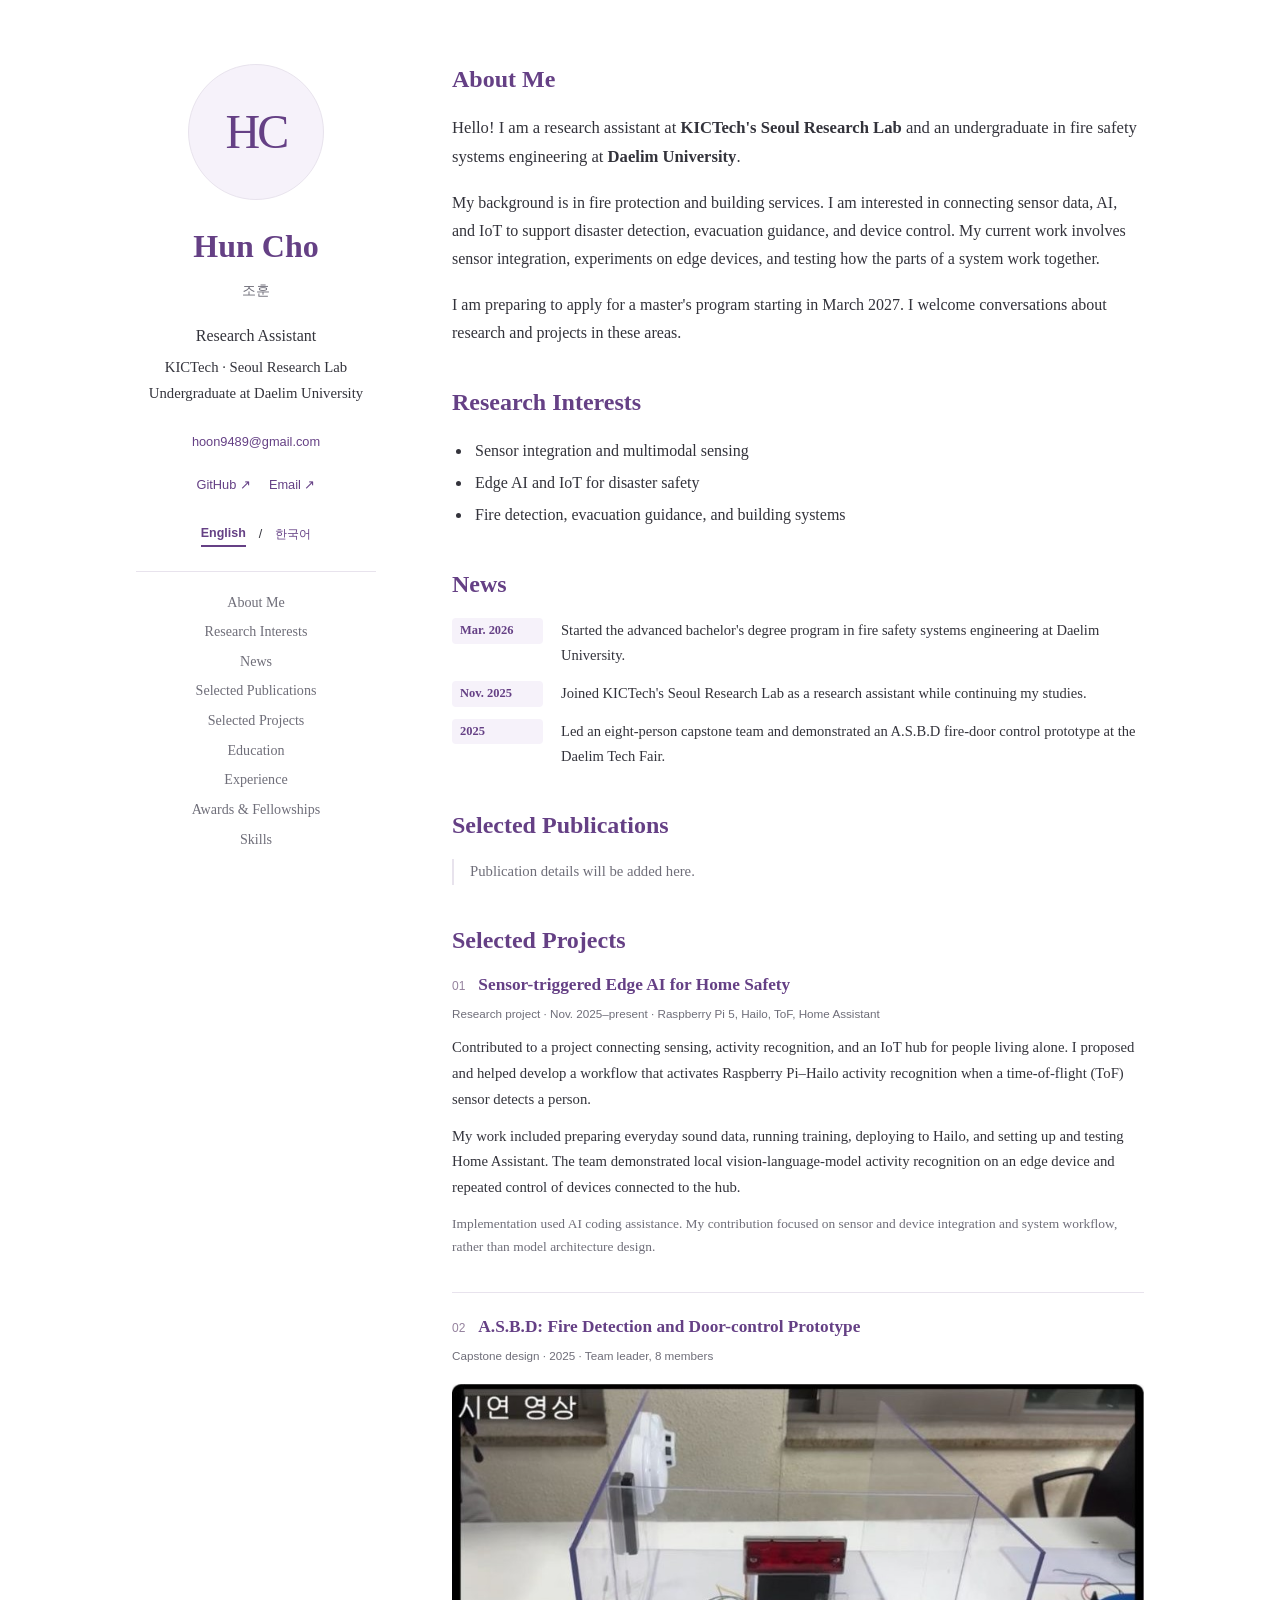
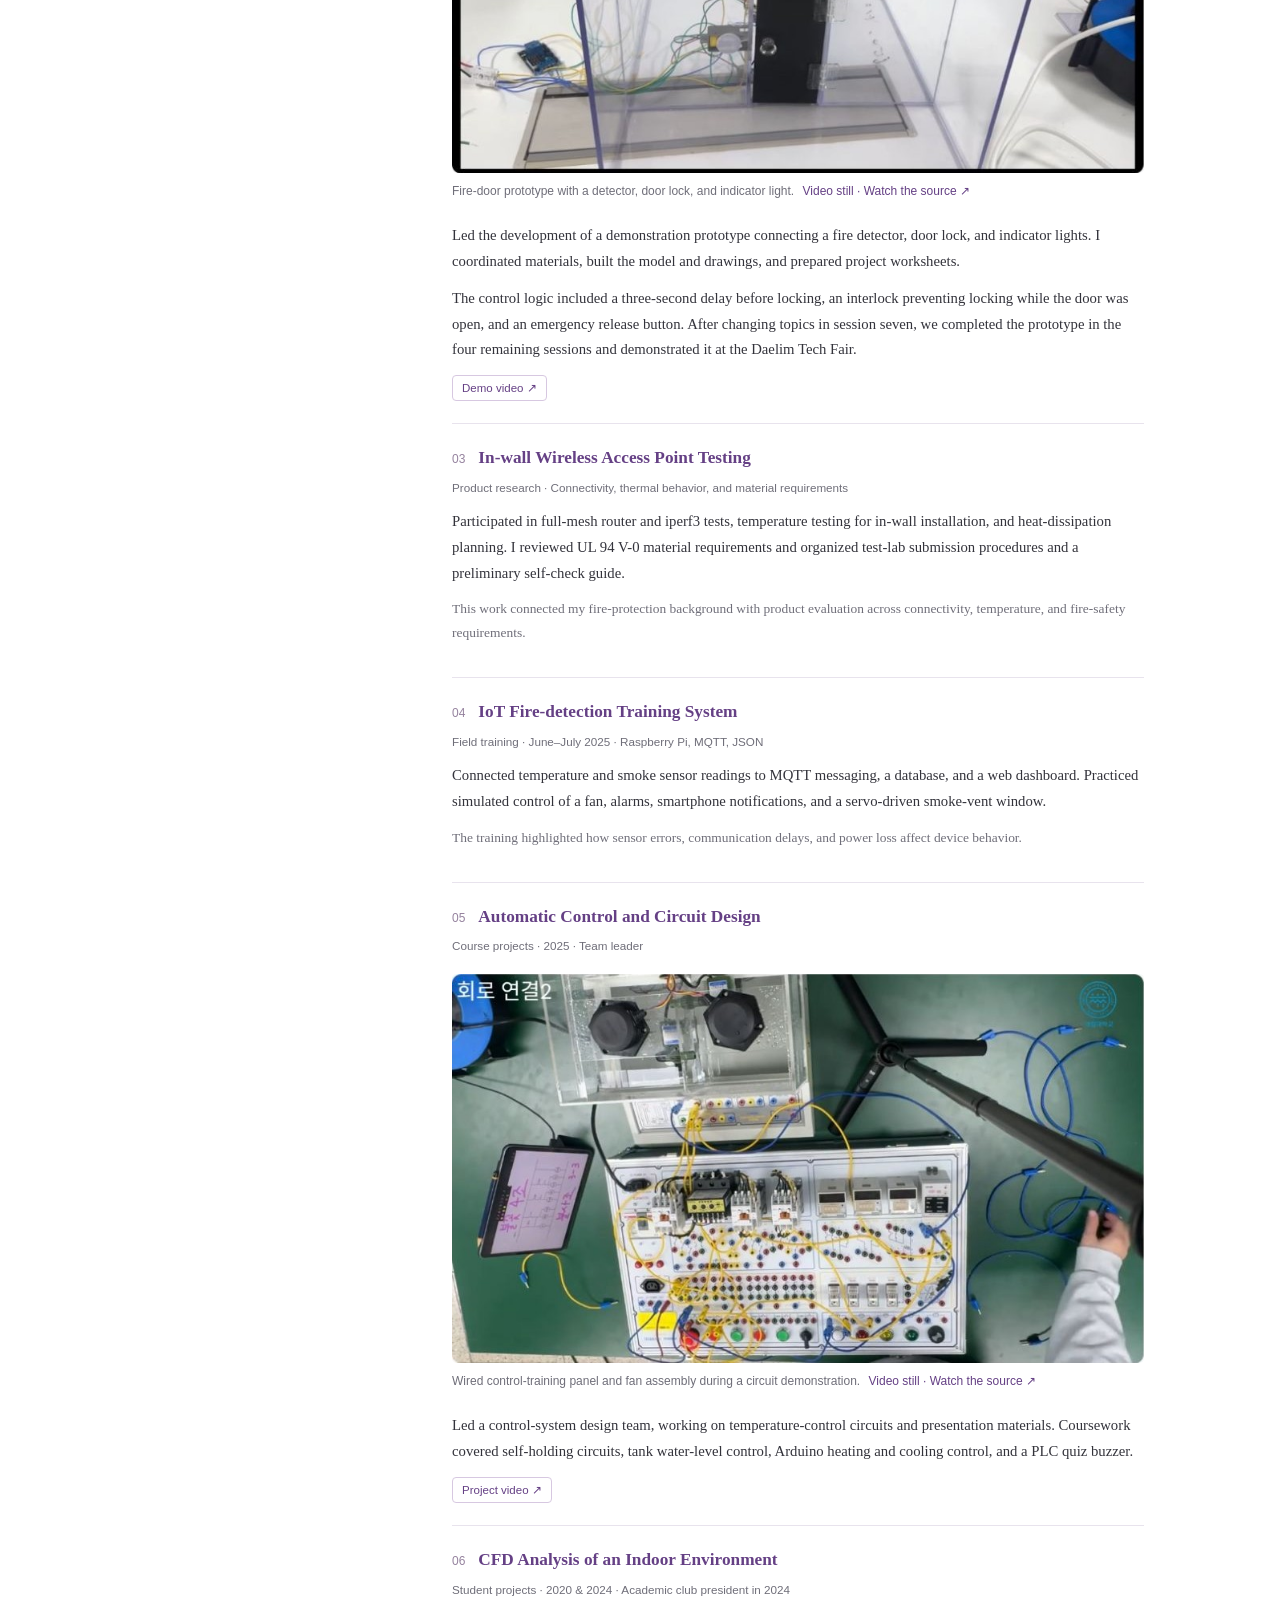
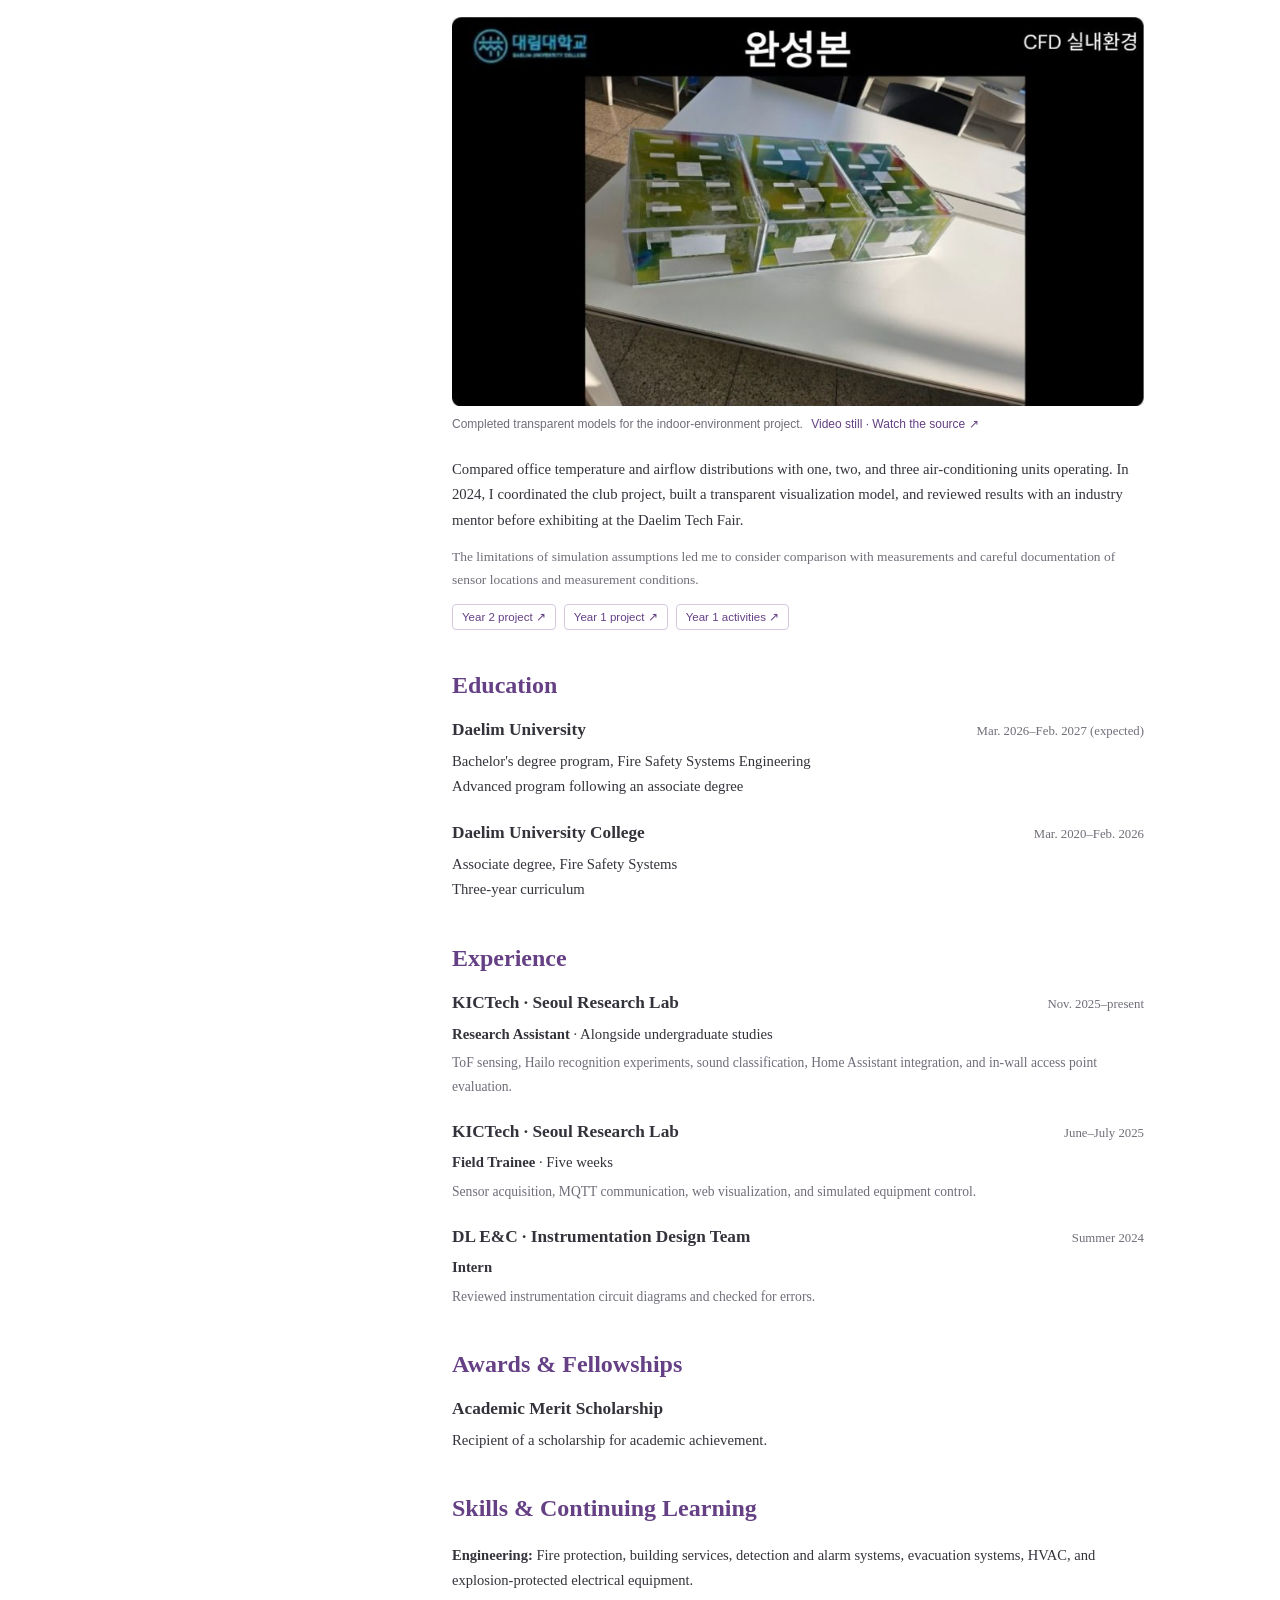
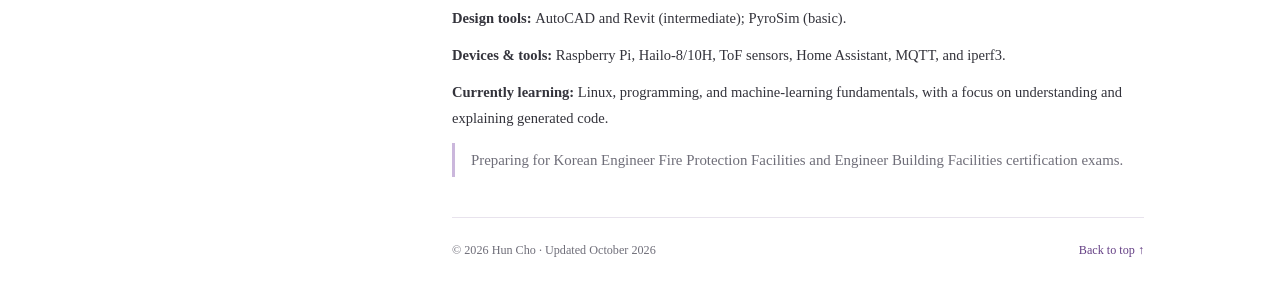
==== commit d2efe546: "Remove GPA and clarify associate degree institution name" ====
--- a/index.html
+++ b/index.html
@@ -41,8 +41,8 @@
 <article class="project"><div class="project-heading"><span class="number">06</span><h3>CFD Analysis of an Indoor Environment</h3></div><p class="meta">Student projects · 2020 &amp; 2024 · Academic club president in 2024</p><figure class="project-figure"><a href="https://youtu.be/aNtJ4YEjU_Y?t=130" target="_blank" rel="noopener noreferrer"><img src="project-cfd.jpg" alt="Completed transparent models for the indoor-environment project." width="863" height="485" loading="lazy" decoding="async"></a><figcaption>Completed transparent models for the indoor-environment project. <a href="https://youtu.be/aNtJ4YEjU_Y?t=130" target="_blank" rel="noopener noreferrer">Video still · Watch the source ↗</a></figcaption></figure><p>Compared office temperature and airflow distributions with one, two, and three air-conditioning units operating. In 2024, I coordinated the club project, built a transparent visualization model, and reviewed results with an industry mentor before exhibiting at the Daelim Tech Fair.</p><p class="note">The limitations of simulation assumptions led me to consider comparison with measurements and careful documentation of sensor locations and measurement conditions.</p><div class="resource-links"><a href="https://youtu.be/aNtJ4YEjU_Y" target="_blank" rel="noopener noreferrer">Year 2 project ↗</a><a href="https://youtu.be/BplhV3xu_zc" target="_blank" rel="noopener noreferrer">Year 1 project ↗</a><a href="https://youtu.be/wcaMt8eRfqs" target="_blank" rel="noopener noreferrer">Year 1 activities ↗</a></div></article>
 </section>
 <section id="education"><h2>Education</h2>
-<article class="entry"><div class="entry-head"><h3>Daelim University</h3><time>Mar. 2026–Feb. 2027 (expected)</time></div><p>Bachelor's degree program, Fire Safety Systems Engineering<br>Advanced program following an associate degree</p><p class="sub">First-semester GPA: 4.12 / 4.5</p></article>
-<article class="entry"><div class="entry-head"><h3>Daelim University</h3><time>Mar. 2020–Feb. 2026</time></div><p>Associate degree, Fire Safety Systems<br>Three-year curriculum</p><p class="sub">Overall GPA: 3.68 / 4.5</p></article>
+<article class="entry"><div class="entry-head"><h3>Daelim University</h3><time>Mar. 2026–Feb. 2027 (expected)</time></div><p>Bachelor's degree program, Fire Safety Systems Engineering<br>Advanced program following an associate degree</p></article>
+<article class="entry"><div class="entry-head"><h3>Daelim University College</h3><time>Mar. 2020–Feb. 2026</time></div><p>Associate degree, Fire Safety Systems<br>Three-year curriculum</p></article>
 </section>
 <section id="experience"><h2>Experience</h2>
 <article class="entry"><div class="entry-head"><h3>KICTech · Seoul Research Lab</h3><time>Nov. 2025–present</time></div><p><strong>Research Assistant</strong> · Alongside undergraduate studies</p><p class="sub">ToF sensing, Hailo recognition experiments, sound classification, Home Assistant integration, and in-wall access point evaluation.</p></article>
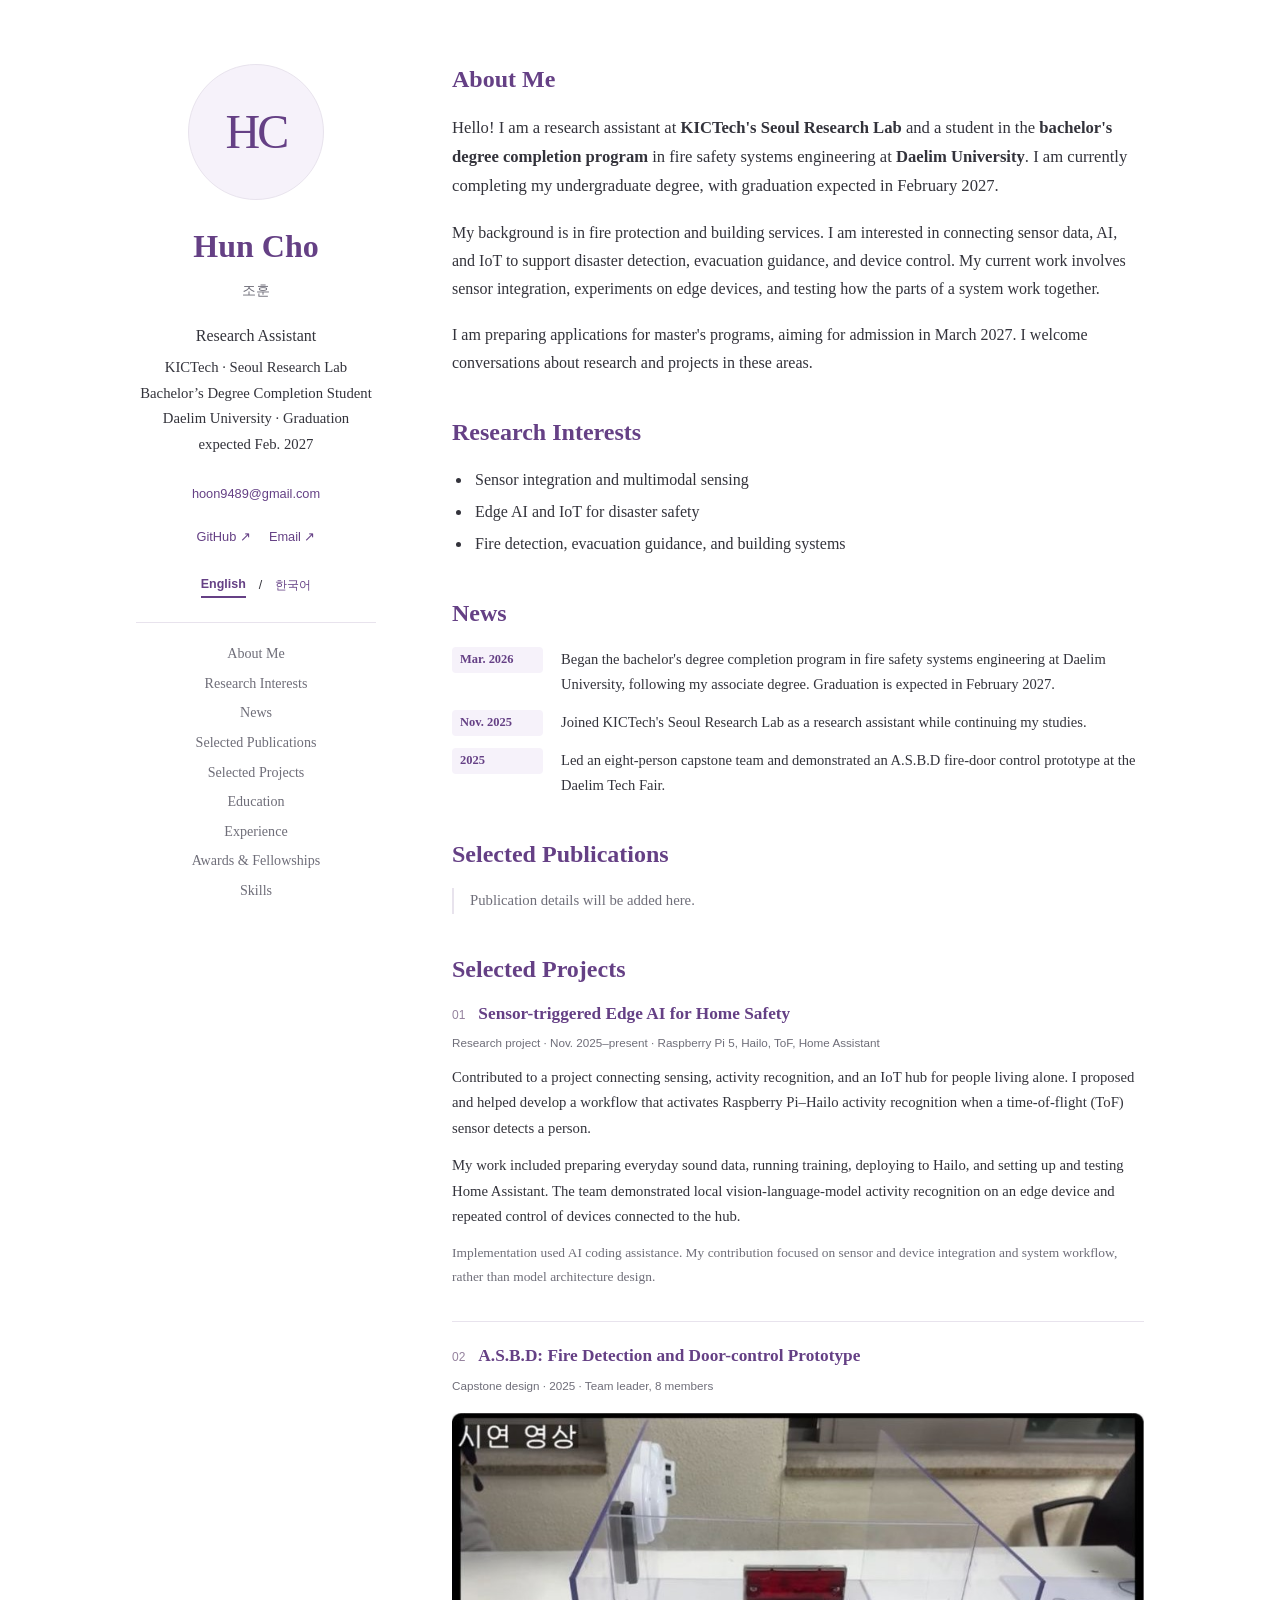
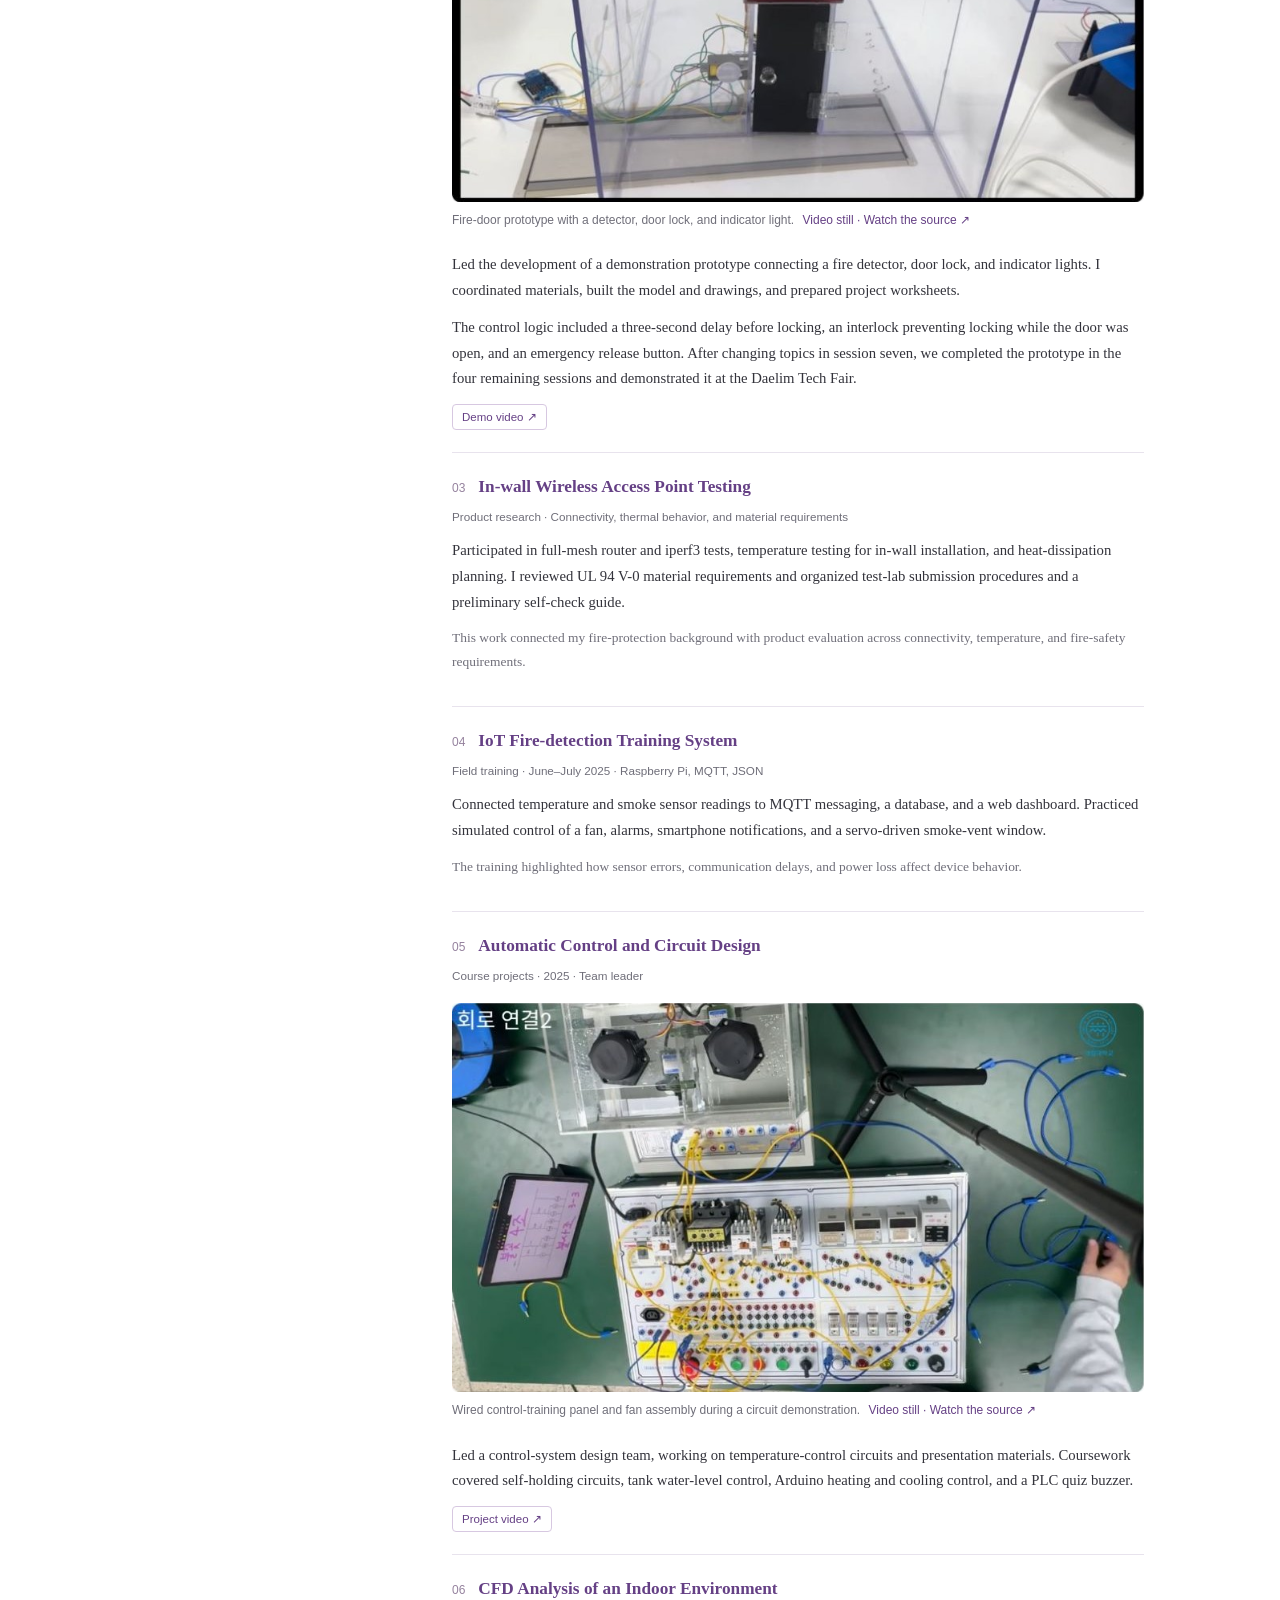
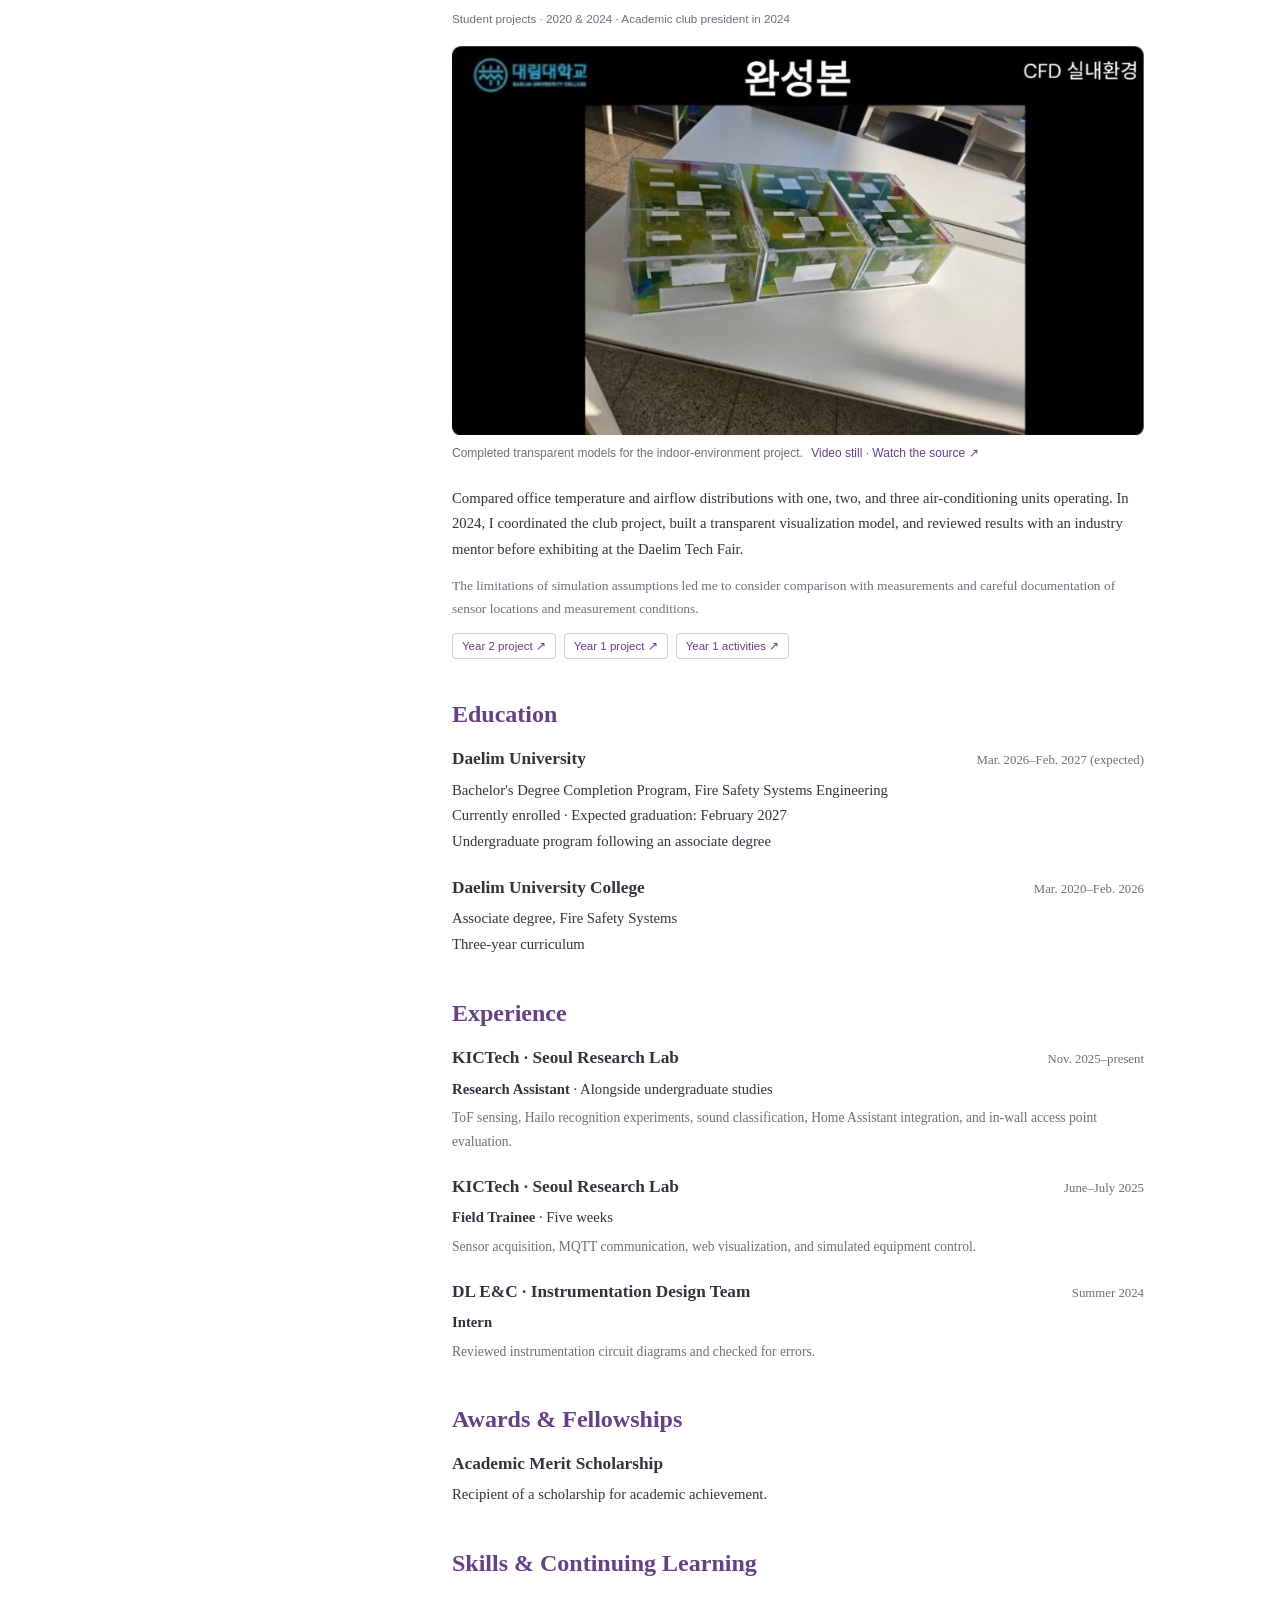
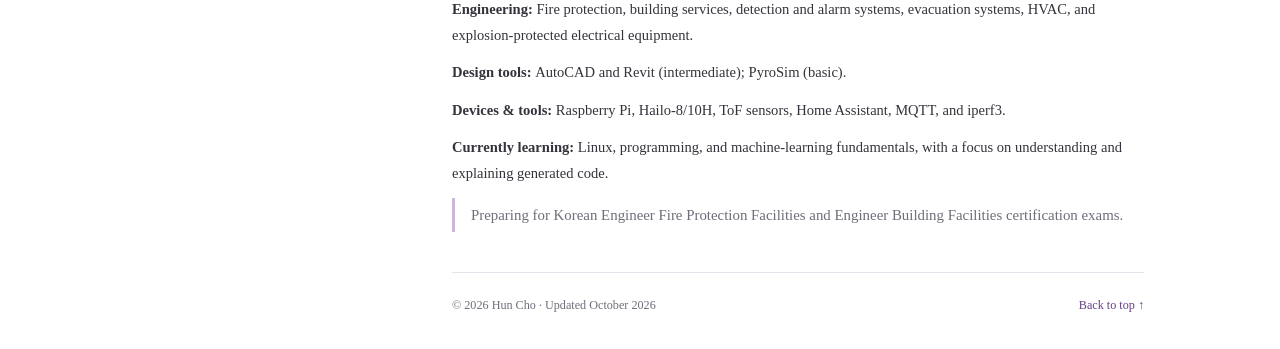
==== commit 83fea805: "Clarify undergraduate status and graduate plans" ====
--- a/index.html
+++ b/index.html
@@ -18,7 +18,7 @@
 <div class="monogram" aria-hidden="true">HC</div>
 <h1>Hun Cho</h1><p class="korean-name" lang="ko">조훈</p>
 <p class="role">Research Assistant</p>
-<p class="affiliation">KICTech · Seoul Research Lab<br>Undergraduate at Daelim University</p>
+<p class="affiliation">KICTech · Seoul Research Lab<br>Bachelor’s Degree Completion Student<br>Daelim University · Graduation expected Feb. 2027</p>
 <a class="email" href="mailto:hoon9489@gmail.com">hoon9489@gmail.com</a>
 <div class="profile-links"><a href="https://github.com/chohun1">GitHub ↗</a><a href="mailto:hoon9489@gmail.com">Email ↗</a></div>
 <nav class="languages" aria-label="Language"><span class="current" aria-current="page">English</span><span aria-hidden="true">/</span><a href="ko.html" lang="ko" hreflang="ko">한국어</a></nav>
@@ -26,11 +26,11 @@
 </aside>
 <main id="main">
 <section id="about"><h2>About Me</h2>
-<p class="lede">Hello! I am a research assistant at <strong>KICTech's Seoul Research Lab</strong> and an undergraduate in fire safety systems engineering at <strong>Daelim University</strong>.</p>
+<p class="lede">Hello! I am a research assistant at <strong>KICTech's Seoul Research Lab</strong> and a student in the <strong>bachelor's degree completion program</strong> in fire safety systems engineering at <strong>Daelim University</strong>. I am currently completing my undergraduate degree, with graduation expected in February 2027.</p>
 <p>My background is in fire protection and building services. I am interested in connecting sensor data, AI, and IoT to support disaster detection, evacuation guidance, and device control. My current work involves sensor integration, experiments on edge devices, and testing how the parts of a system work together.</p>
-<p>I am preparing to apply for a master's program starting in March 2027. I welcome conversations about research and projects in these areas.</p></section>
+<p>I am preparing applications for master's programs, aiming for admission in March 2027. I welcome conversations about research and projects in these areas.</p></section>
 <section id="interests"><h2>Research Interests</h2><ul class="interest-list"><li>Sensor integration and multimodal sensing</li><li>Edge AI and IoT for disaster safety</li><li>Fire detection, evacuation guidance, and building systems</li></ul></section>
-<section id="news"><span id="updates"></span><h2>News</h2><dl class="news-list"><dt>Mar. 2026</dt><dd>Started the advanced bachelor's degree program in fire safety systems engineering at Daelim University.</dd><dt>Nov. 2025</dt><dd>Joined KICTech's Seoul Research Lab as a research assistant while continuing my studies.</dd><dt>2025</dt><dd>Led an eight-person capstone team and demonstrated an A.S.B.D fire-door control prototype at the Daelim Tech Fair.</dd></dl></section>
+<section id="news"><span id="updates"></span><h2>News</h2><dl class="news-list"><dt>Mar. 2026</dt><dd>Began the bachelor's degree completion program in fire safety systems engineering at Daelim University, following my associate degree. Graduation is expected in February 2027.</dd><dt>Nov. 2025</dt><dd>Joined KICTech's Seoul Research Lab as a research assistant while continuing my studies.</dd><dt>2025</dt><dd>Led an eight-person capstone team and demonstrated an A.S.B.D fire-door control prototype at the Daelim Tech Fair.</dd></dl></section>
 <section id="publications"><h2>Selected Publications</h2><p class="section-pending">Publication details will be added here.</p></section>
 <section id="projects"><h2>Selected Projects</h2>
 <article class="project"><div class="project-heading"><span class="number">01</span><h3>Sensor-triggered Edge AI for Home Safety</h3></div><p class="meta">Research project · Nov. 2025–present · Raspberry Pi 5, Hailo, ToF, Home Assistant</p><p>Contributed to a project connecting sensing, activity recognition, and an IoT hub for people living alone. I proposed and helped develop a workflow that activates Raspberry Pi–Hailo activity recognition when a time-of-flight (ToF) sensor detects a person.</p><p>My work included preparing everyday sound data, running training, deploying to Hailo, and setting up and testing Home Assistant. The team demonstrated local vision-language-model activity recognition on an edge device and repeated control of devices connected to the hub.</p><p class="note">Implementation used AI coding assistance. My contribution focused on sensor and device integration and system workflow, rather than model architecture design.</p></article>
@@ -41,7 +41,7 @@
 <article class="project"><div class="project-heading"><span class="number">06</span><h3>CFD Analysis of an Indoor Environment</h3></div><p class="meta">Student projects · 2020 &amp; 2024 · Academic club president in 2024</p><figure class="project-figure"><a href="https://youtu.be/aNtJ4YEjU_Y?t=130" target="_blank" rel="noopener noreferrer"><img src="project-cfd.jpg" alt="Completed transparent models for the indoor-environment project." width="863" height="485" loading="lazy" decoding="async"></a><figcaption>Completed transparent models for the indoor-environment project. <a href="https://youtu.be/aNtJ4YEjU_Y?t=130" target="_blank" rel="noopener noreferrer">Video still · Watch the source ↗</a></figcaption></figure><p>Compared office temperature and airflow distributions with one, two, and three air-conditioning units operating. In 2024, I coordinated the club project, built a transparent visualization model, and reviewed results with an industry mentor before exhibiting at the Daelim Tech Fair.</p><p class="note">The limitations of simulation assumptions led me to consider comparison with measurements and careful documentation of sensor locations and measurement conditions.</p><div class="resource-links"><a href="https://youtu.be/aNtJ4YEjU_Y" target="_blank" rel="noopener noreferrer">Year 2 project ↗</a><a href="https://youtu.be/BplhV3xu_zc" target="_blank" rel="noopener noreferrer">Year 1 project ↗</a><a href="https://youtu.be/wcaMt8eRfqs" target="_blank" rel="noopener noreferrer">Year 1 activities ↗</a></div></article>
 </section>
 <section id="education"><h2>Education</h2>
-<article class="entry"><div class="entry-head"><h3>Daelim University</h3><time>Mar. 2026–Feb. 2027 (expected)</time></div><p>Bachelor's degree program, Fire Safety Systems Engineering<br>Advanced program following an associate degree</p></article>
+<article class="entry"><div class="entry-head"><h3>Daelim University</h3><time>Mar. 2026–Feb. 2027 (expected)</time></div><p>Bachelor's Degree Completion Program, Fire Safety Systems Engineering<br>Currently enrolled · Expected graduation: February 2027<br>Undergraduate program following an associate degree</p></article>
 <article class="entry"><div class="entry-head"><h3>Daelim University College</h3><time>Mar. 2020–Feb. 2026</time></div><p>Associate degree, Fire Safety Systems<br>Three-year curriculum</p></article>
 </section>
 <section id="experience"><h2>Experience</h2>
